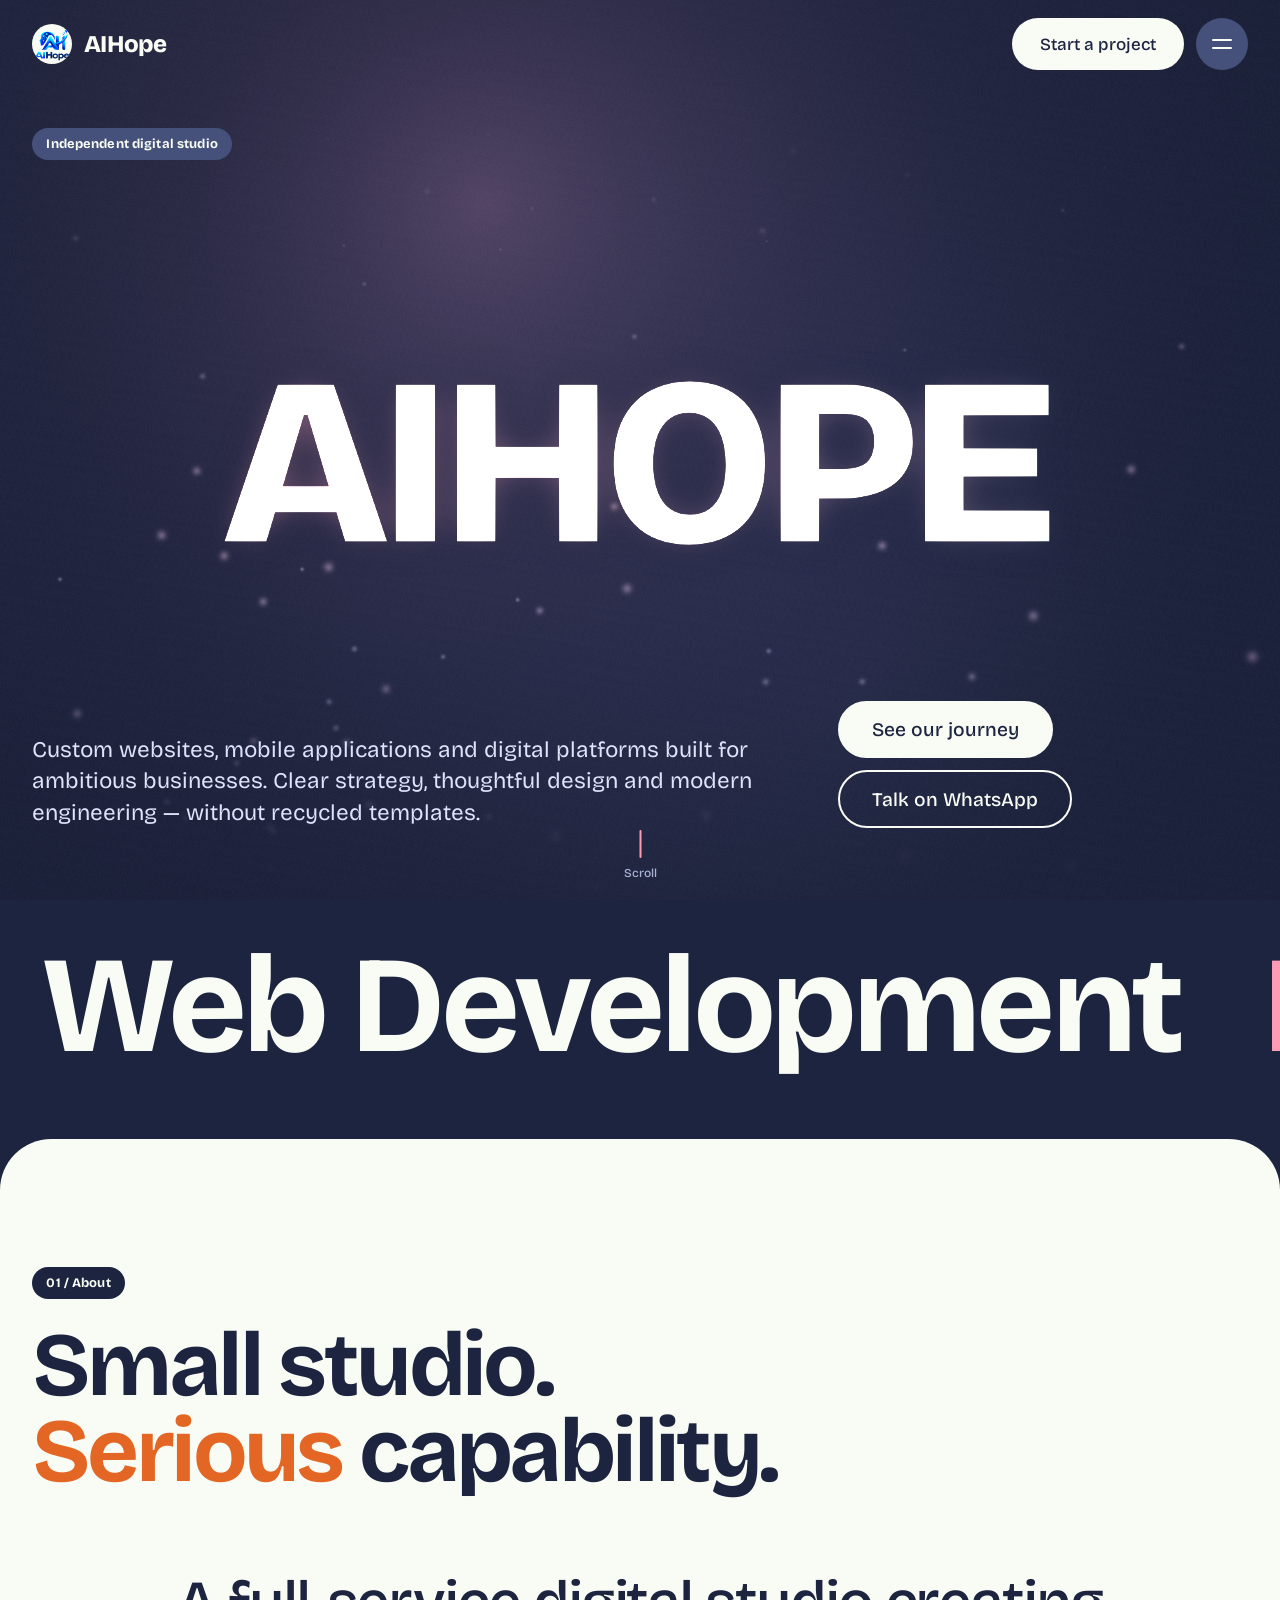
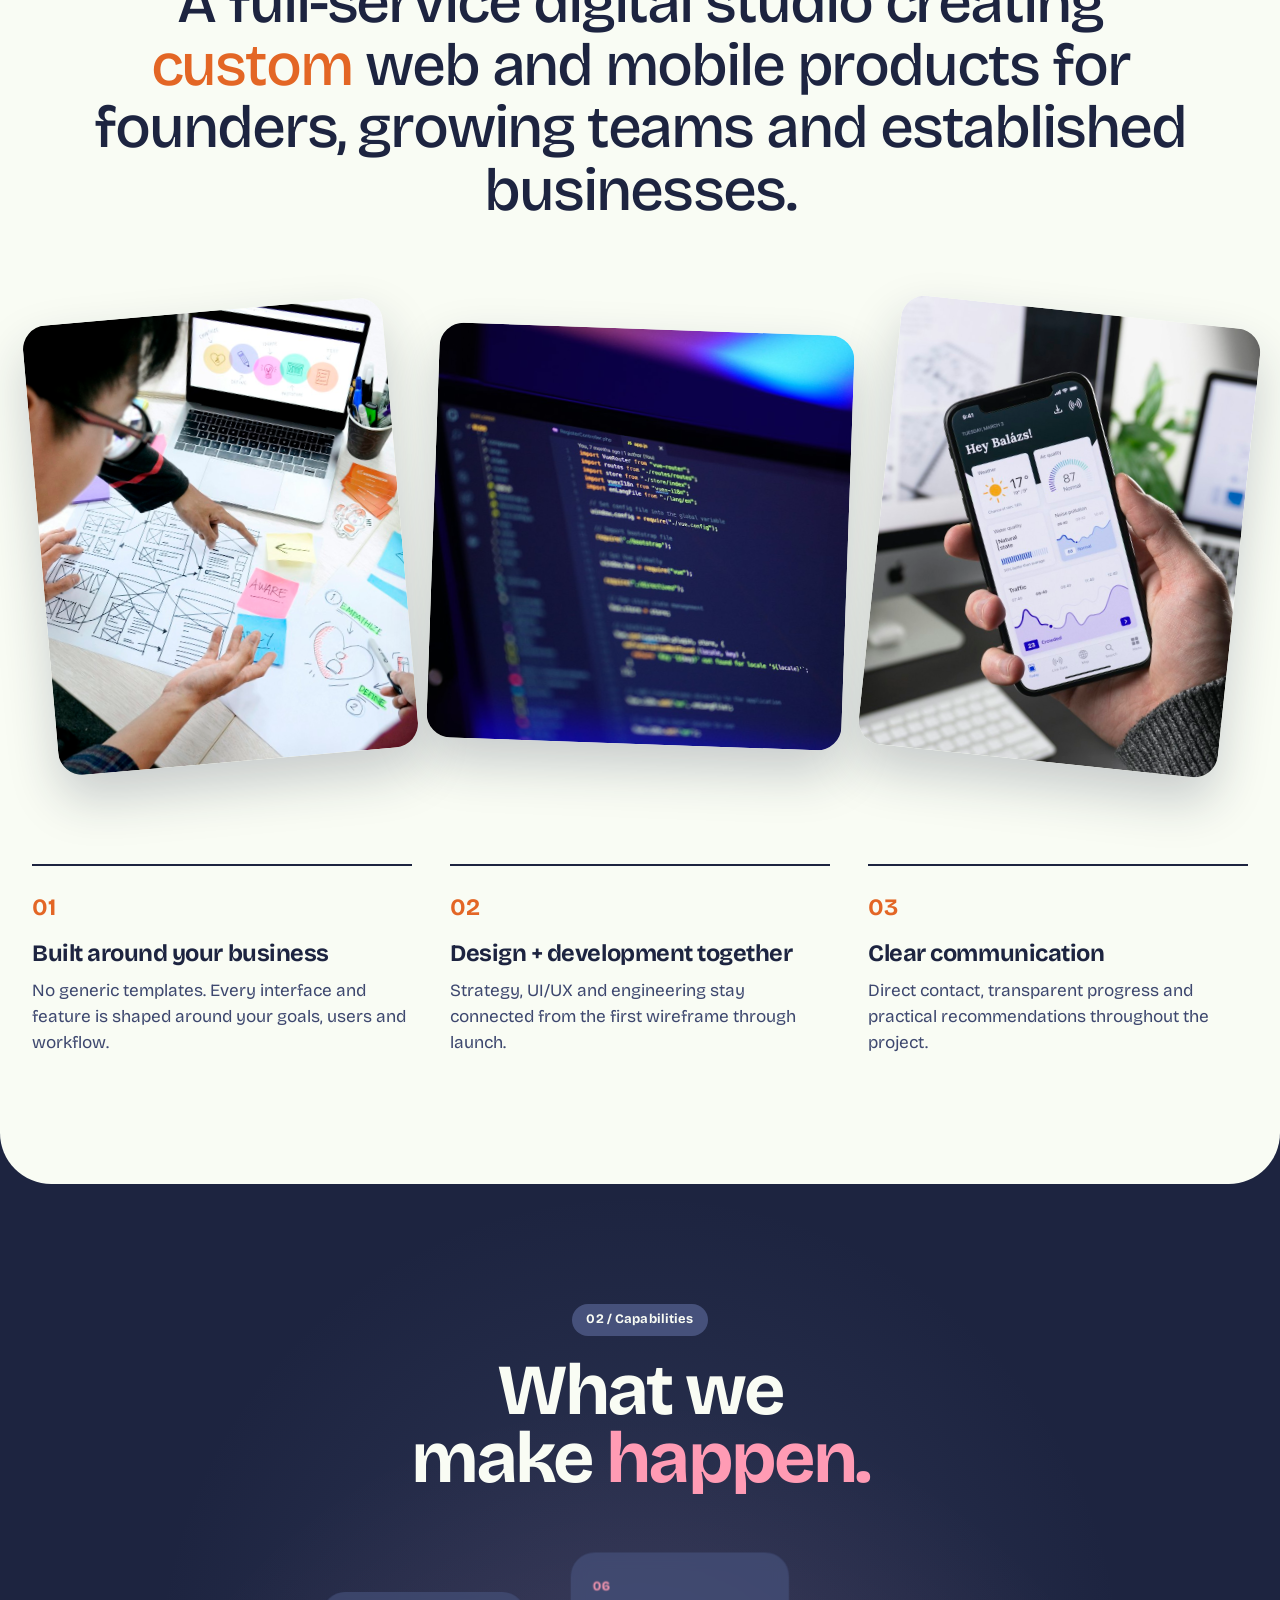
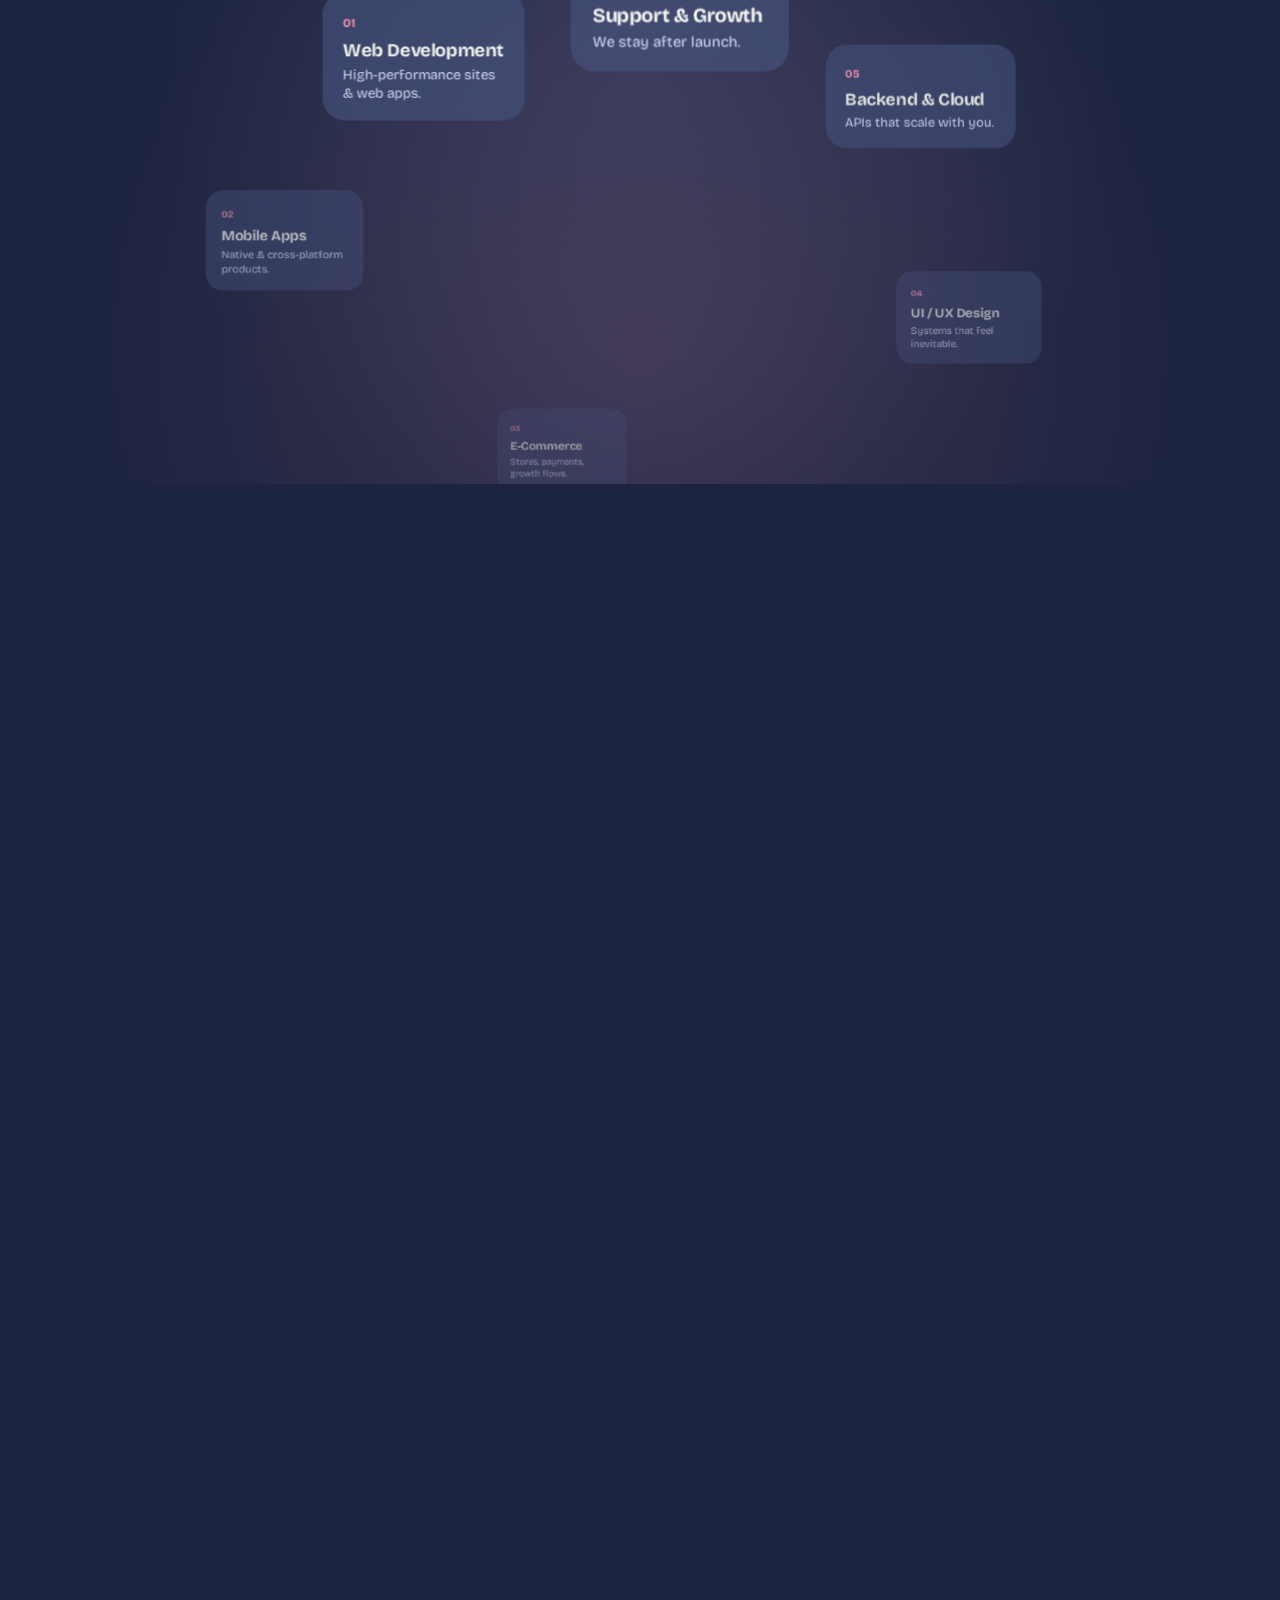
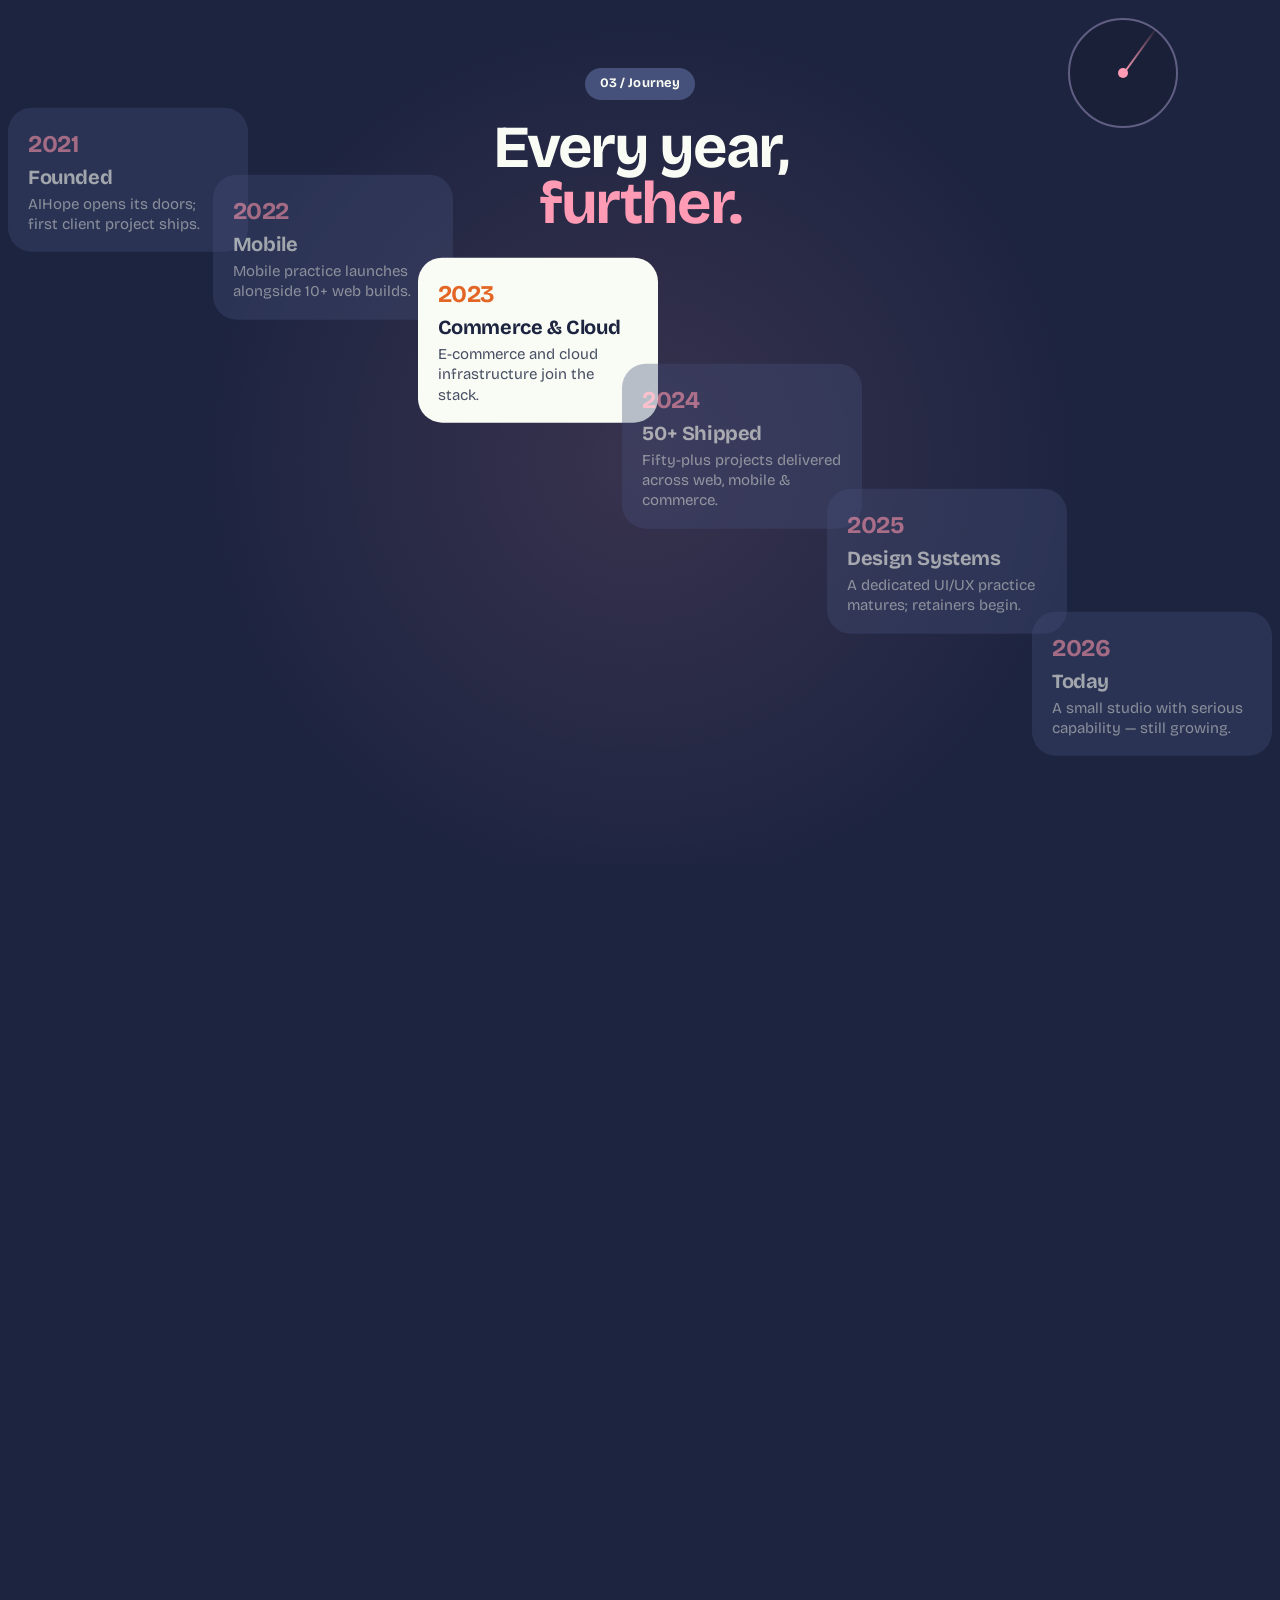
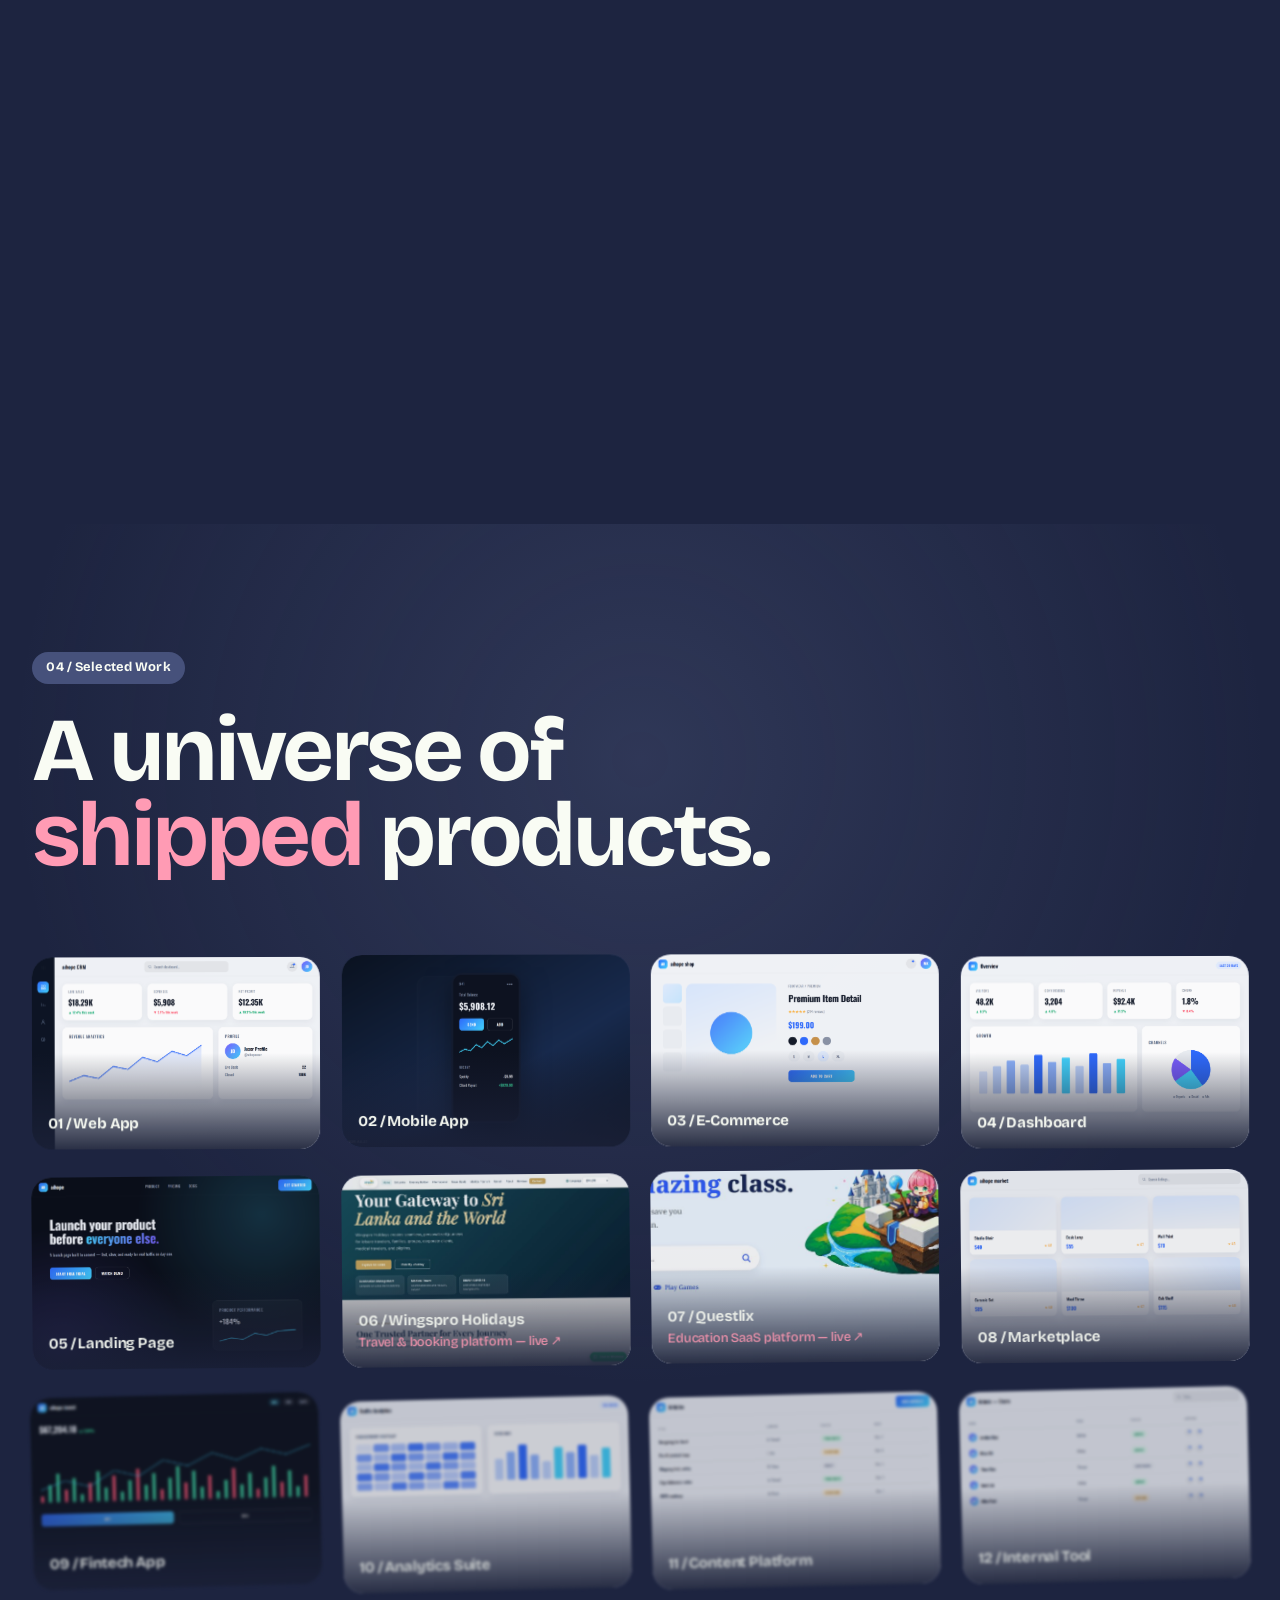
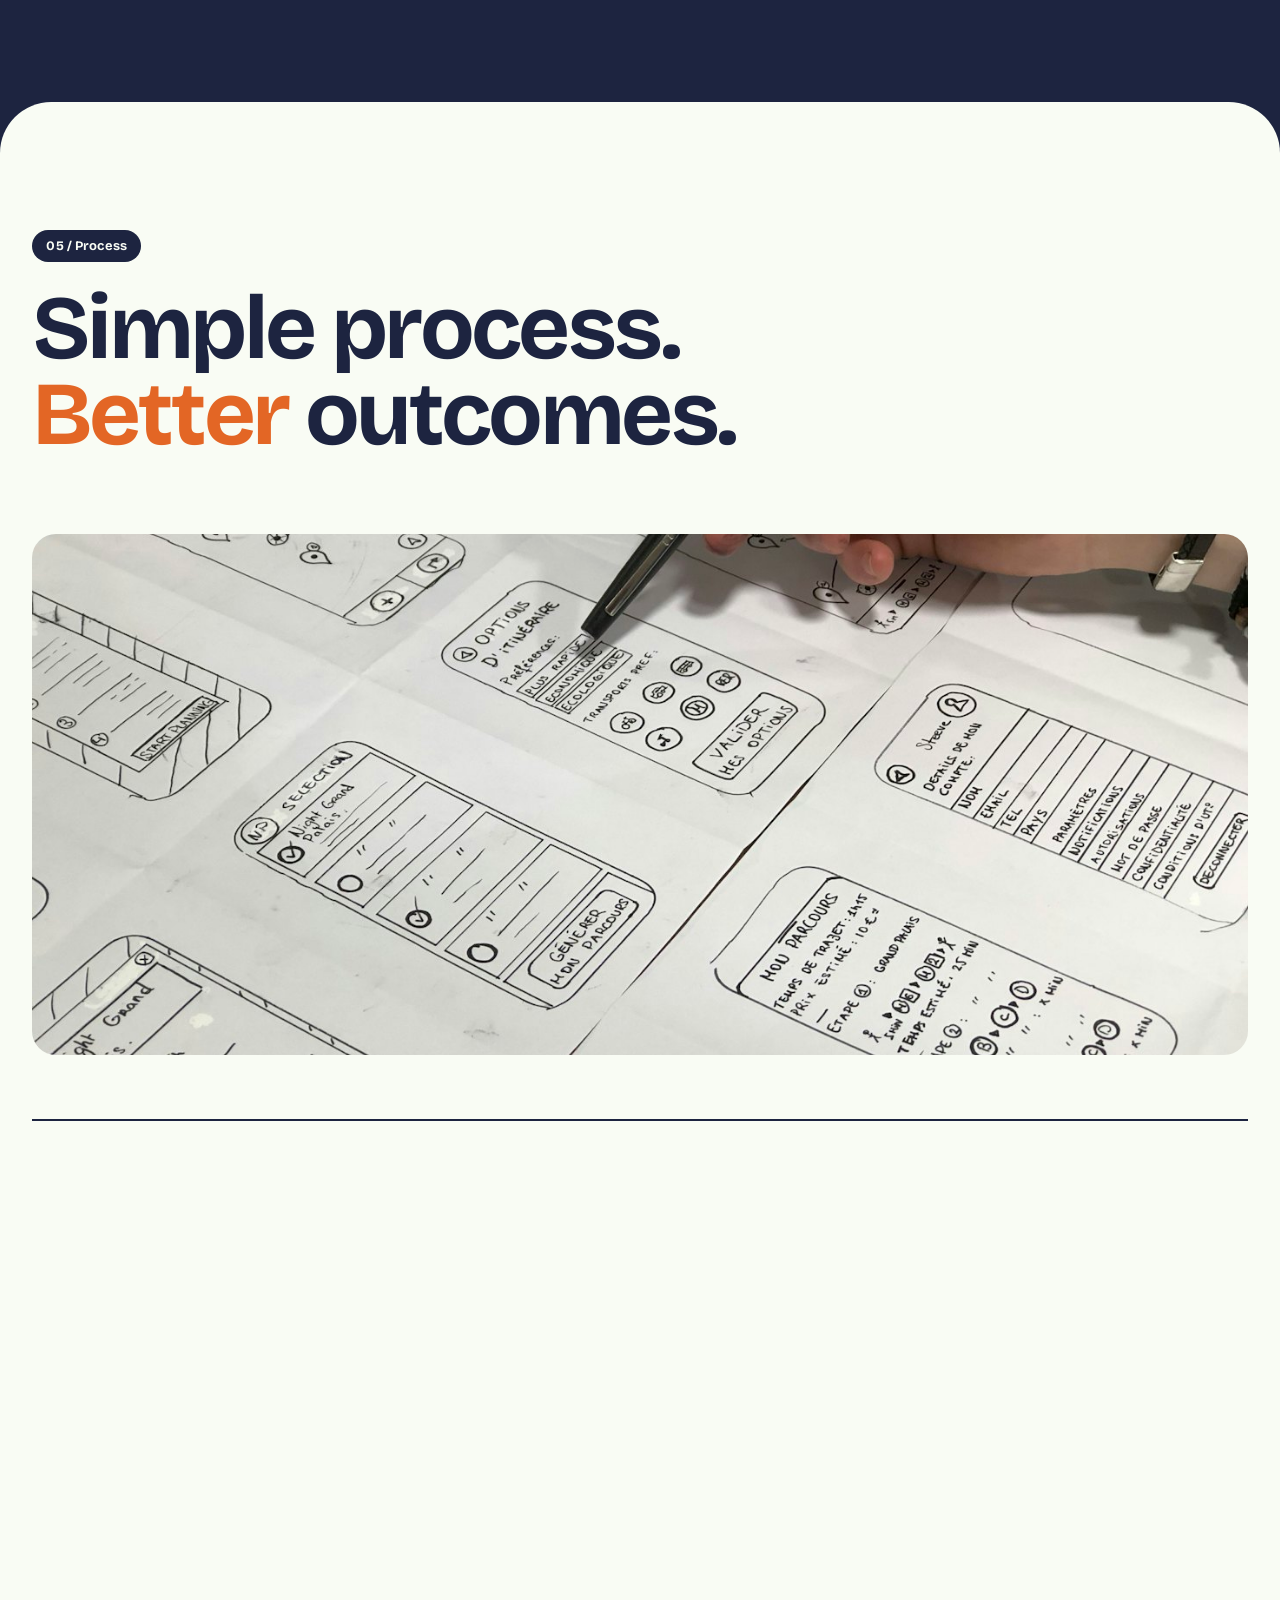
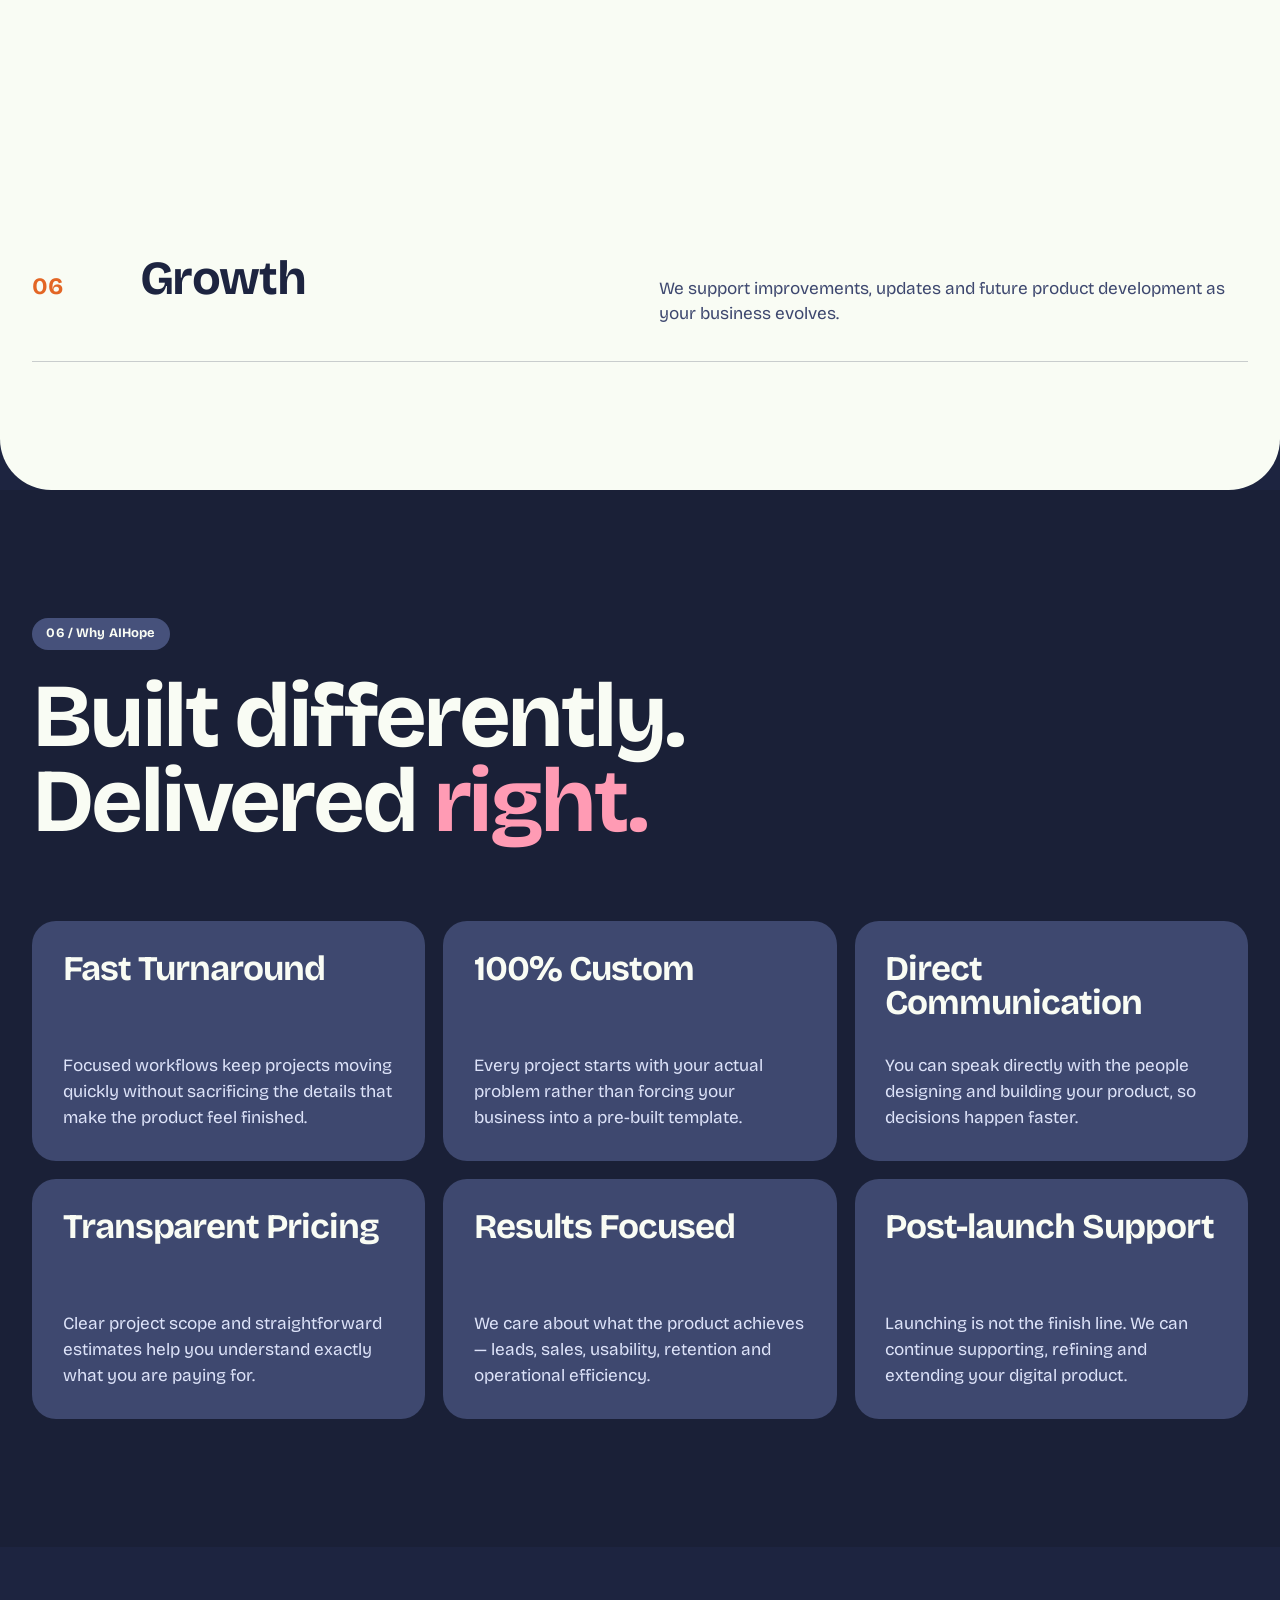
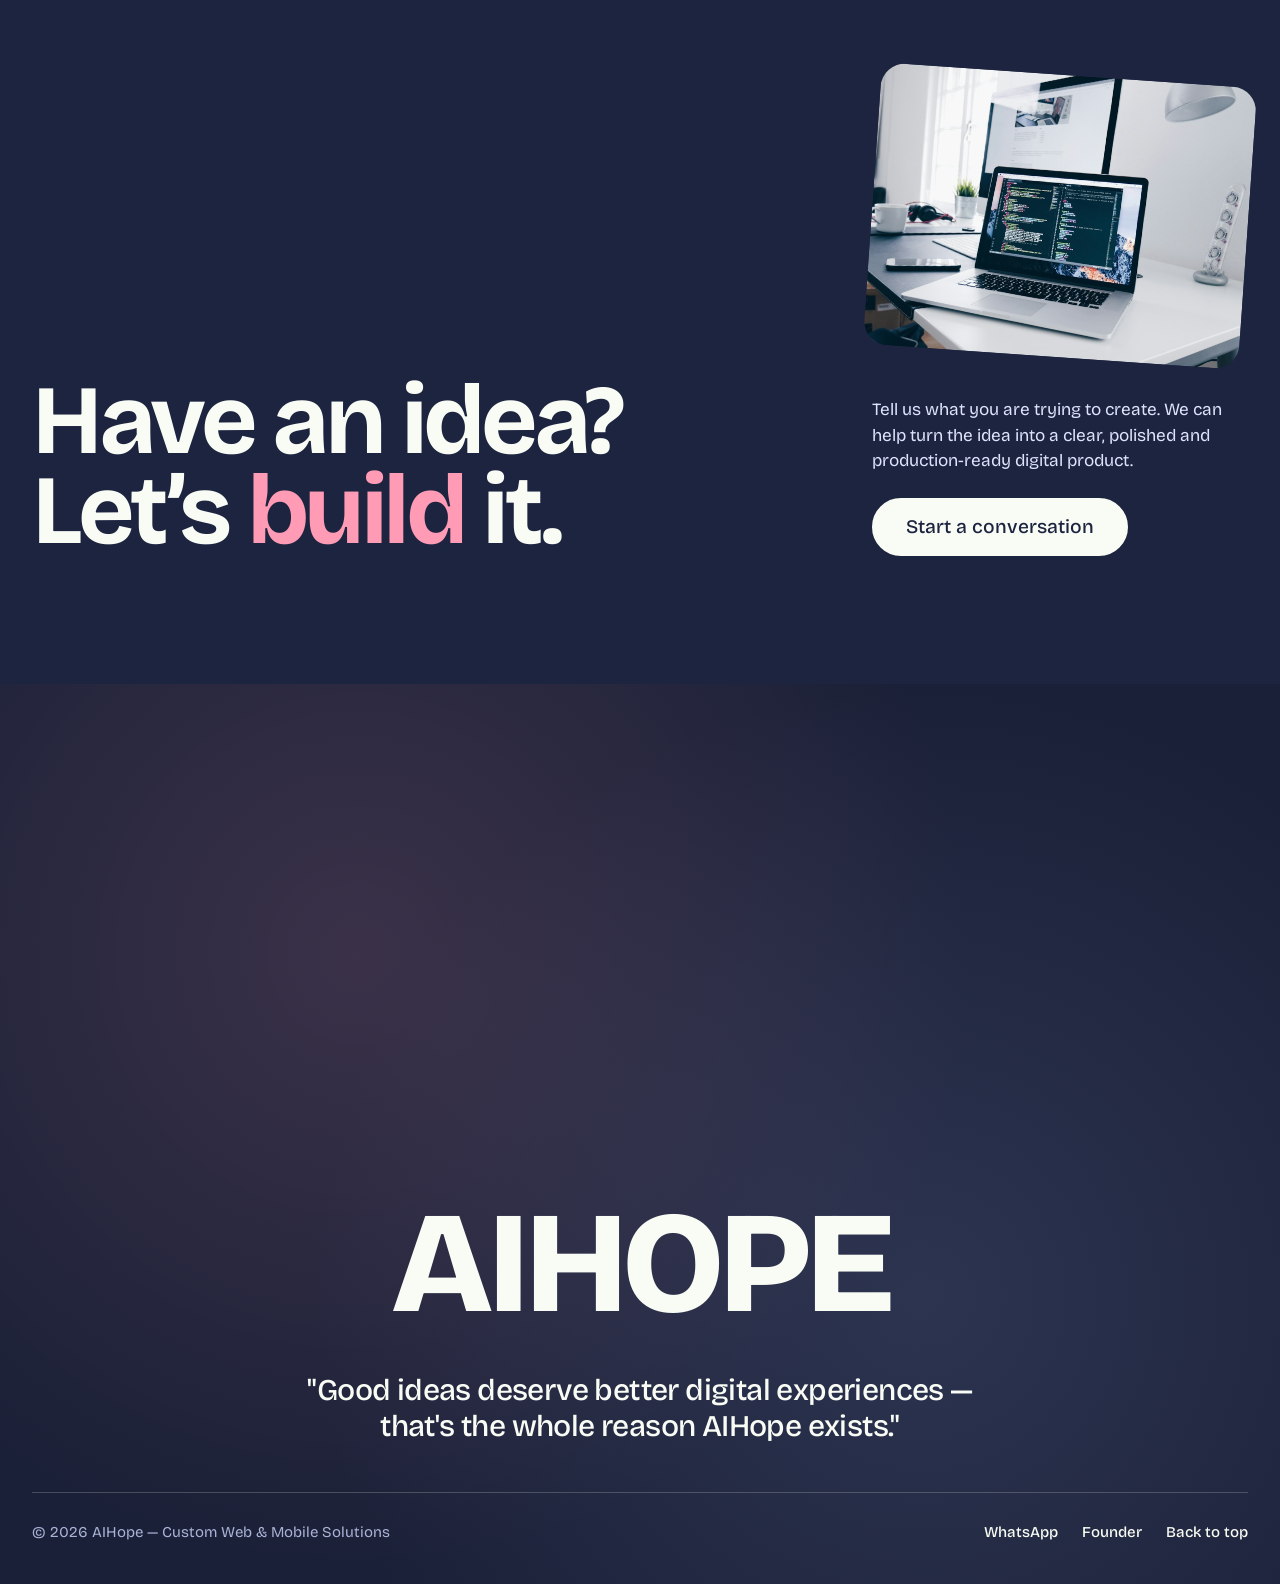
==== index.html @ 3bbe95f2 "Restyle site with navy/cream/pink look, add photos and hero fallback - New palette, Bricolage Grotes" ====
<!DOCTYPE html>
<html lang="en">
<head>
  <meta charset="UTF-8">
  <meta name="viewport" content="width=device-width, initial-scale=1.0">

  <title>AIHope — Custom Web & Mobile Solutions</title>
  <link rel="icon" type="image/png" href="/favico.png">
  <link rel="shortcut icon" type="image/png" href="/favico.png">
  <link rel="apple-touch-icon" href="/favico.png">

  <meta name="description" content="AIHope builds custom websites, mobile apps, e-commerce platforms and digital products for modern businesses.">
  <meta name="robots" content="index,follow">

  <link rel="stylesheet" href="src/styles/app.css">
</head>
<body>

<header class="site-header" data-header>
  <div class="container nav">
    <a class="brand" href="#top">
      <img src="favico.png" alt="AIHope logo">
      <span>AIHope</span>
    </a>

    <div class="nav-right">
      <a class="nav-cta" href="https://wa.me/821094859943" target="_blank" rel="noopener noreferrer">
        Start a project
      </a>
      <button class="menu-btn" id="menuBtn" aria-label="Open menu" aria-expanded="false" aria-controls="mobileMenu"><span></span><span></span></button>
    </div>
  </div>
</header>

<nav class="mobile-menu" id="mobileMenu" aria-label="Main navigation">
  <a href="#about">About</a>
  <a href="founder.html">Founder</a>
  <a href="#story">Journey</a>
  <a href="#work">Work</a>
  <a href="#contact">Contact</a>
  <a class="menu-small" href="https://wa.me/821094859943" target="_blank" rel="noopener noreferrer">Talk on WhatsApp ↗</a>
</nav>

<main id="top">

  <!-- SCENE 1 — opening -->
  <section class="hero">
    <h1 class="sr-only">AIHope — Custom Web &amp; Mobile Solutions</h1>
    <canvas data-s1-canvas></canvas>
    <div class="hero-word" aria-hidden="true">AIHOPE</div>
    <div class="container hero-overlay">
      <div class="hero-eyebrow" data-s1-eyebrow>Independent digital studio</div>
      <div class="hero-bottom">
        <p class="hero-lead" data-s1-lead>
          Custom websites, mobile applications and digital platforms built for
          ambitious businesses. Clear strategy, thoughtful design and modern
          engineering — without recycled templates.
        </p>
        <div class="hero-actions" data-s1-actions>
          <a class="btn btn-solid" href="#story">See our journey</a>
          <a class="btn" href="https://wa.me/821094859943" target="_blank" rel="noopener noreferrer">Talk on WhatsApp</a>
        </div>
      </div>
    </div>
    <div class="scroll-cue" aria-hidden="true"><span></span>Scroll</div>
  </section>

  <div class="marquee" aria-hidden="true">
    <div class="marquee-track">
      <span>Web Development</span><span>Mobile Apps</span><span>UI / UX</span>
      <span>E-Commerce</span><span>Cloud & Backend</span><span>Product Strategy</span>
      <span>Web Development</span><span>Mobile Apps</span><span>UI / UX</span>
      <span>E-Commerce</span><span>Cloud & Backend</span><span>Product Strategy</span>
    </div>
  </div>

  <section class="section is-light" id="about">
    <div class="container">
      <div class="section-head">
        <div class="section-kicker">01 / About</div>
        <h2 class="section-title">Small studio.<br><span class="accent">Serious</span> capability.</h2>
      </div>

      <p class="about-statement">
        A full-service digital studio creating <span class="accent">custom</span> web
        and mobile products for founders, growing teams and established businesses.
      </p>

      <div class="about-collage">
        <img src="public/images/studio-wireframing.jpg" alt="Hands sketching wireframes on paper beside a laptop and sticky notes" width="1400" height="933" loading="lazy">
        <img src="public/images/studio-code.jpg" alt="Laptop screen showing colourful source code" width="1400" height="933" loading="lazy">
        <img src="public/images/studio-mobile.jpg" alt="Hand holding a phone with a dashboard app in front of a desktop design" width="1400" height="1050" loading="lazy">
      </div>

      <div class="about-stack">
        <div class="about-item">
          <div class="about-num">01</div>
          <h3>Built around your business</h3>
          <p>No generic templates. Every interface and feature is shaped around your goals, users and workflow.</p>
        </div>
        <div class="about-item">
          <div class="about-num">02</div>
          <h3>Design + development together</h3>
          <p>Strategy, UI/UX and engineering stay connected from the first wireframe through launch.</p>
        </div>
        <div class="about-item">
          <div class="about-num">03</div>
          <h3>Clear communication</h3>
          <p>Direct contact, transparent progress and practical recommendations throughout the project.</p>
        </div>
      </div>
    </div>
  </section>

  <!-- SCENE 2 — capabilities constellation -->
  <section class="capabilities" data-s2>
    <div class="capabilities-pin">
      <canvas data-s2-canvas></canvas>
      <div class="container capabilities-head">
        <div class="section-kicker">02 / Capabilities</div>
        <h2 class="section-title">What we<br>make <span class="accent">happen.</span></h2>
      </div>
      <div class="cap-nodes" data-s2-nodes></div>
    </div>
  </section>

  <!-- SCENE 3 — timeline -->
  <section class="timeline-scene" id="story" data-s3>
    <div class="timeline-pin">
      <canvas data-s3-canvas></canvas>
      <div class="container timeline-head">
        <div class="section-kicker">03 / Journey</div>
        <h2 class="section-title">Every year,<br><span class="accent">further.</span></h2>
      </div>
      <div class="chrono-clock" data-s3-clock>
        <div class="chrono-hand" data-s3-hand></div>
        <div class="chrono-pivot"></div>
      </div>
      <div class="timeline-rail" data-s3-rail></div>
    </div>
  </section>

  <!-- SCENE 4 — project gallery -->
  <section class="gallery" id="work" data-s4>
    <canvas class="gallery-plate" data-s4-canvas></canvas>
    <div class="container" style="position:relative;z-index:1">
      <div class="section-head">
        <div class="section-kicker">04 / Selected Work</div>
        <h2 class="section-title">A universe of<br><span class="accent">shipped</span> products.</h2>
      </div>
      <div class="project-grid" data-s4-grid></div>
    </div>
  </section>

  <section class="section is-light" id="process">
    <div class="container">
      <div class="section-head">
        <div class="section-kicker">05 / Process</div>
        <h2 class="section-title">Simple process.<br><span class="accent">Better</span> outcomes.</h2>
      </div>
      <img class="process-media" src="public/images/process-sketches.jpg" alt="Pen marking up hand-drawn mobile app wireframes" width="1400" height="1050" loading="lazy">
      <div class="process-list">
        <div class="process-row"><div class="process-no">01</div><h3>Discovery</h3><p>We define your audience, business goals, technical needs and what success should look like.</p></div>
        <div class="process-row"><div class="process-no">02</div><h3>Design</h3><p>We shape the structure, visual direction and interaction model before development begins.</p></div>
        <div class="process-row"><div class="process-no">03</div><h3>Development</h3><p>We build with modern, maintainable technology and give you clear progress updates throughout.</p></div>
        <div class="process-row"><div class="process-no">04</div><h3>Testing</h3><p>We validate responsive behavior, usability, performance and browser compatibility before launch.</p></div>
        <div class="process-row"><div class="process-no">05</div><h3>Launch</h3><p>Deployment, DNS configuration and go-live support are handled so the transition is smooth.</p></div>
        <div class="process-row"><div class="process-no">06</div><h3>Growth</h3><p>We support improvements, updates and future product development as your business evolves.</p></div>
      </div>
    </div>
  </section>

  <section class="section is-deep" id="why">
    <div class="container">
      <div class="section-head">
        <div class="section-kicker">06 / Why AIHope</div>
        <h2 class="section-title">Built differently.<br>Delivered <span class="accent">right.</span></h2>
      </div>
      <div class="why-wrap">
        <article class="why-card"><h3>Fast Turnaround</h3><p>Focused workflows keep projects moving quickly without sacrificing the details that make the product feel finished.</p></article>
        <article class="why-card"><h3>100% Custom</h3><p>Every project starts with your actual problem rather than forcing your business into a pre-built template.</p></article>
        <article class="why-card"><h3>Direct Communication</h3><p>You can speak directly with the people designing and building your product, so decisions happen faster.</p></article>
        <article class="why-card"><h3>Transparent Pricing</h3><p>Clear project scope and straightforward estimates help you understand exactly what you are paying for.</p></article>
        <article class="why-card"><h3>Results Focused</h3><p>We care about what the product achieves — leads, sales, usability, retention and operational efficiency.</p></article>
        <article class="why-card"><h3>Post-launch Support</h3><p>Launching is not the finish line. We can continue supporting, refining and extending your digital product.</p></article>
      </div>
    </div>
  </section>

  <section class="contact" id="contact">
    <div class="container contact-grid">
      <h2>Have an idea?<br>Let’s <span class="accent">build</span> it.</h2>
      <div class="contact-side">
        <img class="contact-media" src="public/images/contact-desk.jpg" alt="Laptop with code on a bright, tidy desk" width="1400" height="932" loading="lazy">
        <p>Tell us what you are trying to create. We can help turn the idea into a clear, polished and production-ready digital product.</p>
        <a class="btn btn-solid" href="https://wa.me/821094859943" target="_blank" rel="noopener noreferrer">Start a conversation</a>
      </div>
    </div>
  </section>

  <!-- SCENE 6 — finale -->
  <section class="finale" data-s6>
    <canvas data-s6-canvas></canvas>
    <h2 class="finale-word-fallback" data-s6-fallback>AIHOPE</h2>
    <p class="finale-quote" data-s6-quote>
      "Good ideas deserve better digital experiences — that's the whole reason AIHope exists."
    </p>
    <div class="container finale-row" data-s6-row>
      <span>© 2026 AIHope — Custom Web &amp; Mobile Solutions</span>
      <div class="finale-socials">
        <a href="https://wa.me/821094859943" target="_blank" rel="noopener noreferrer">WhatsApp</a>
        <a href="founder.html">Founder</a>
        <a href="#top">Back to top</a>
      </div>
    </div>
  </section>

</main>

<script type="module" src="src/main.js"></script>
</body>
</html>
---- src/styles/app.css ----
/* ============ FONTS (self-hosted, no build step) ============ */
@font-face{ font-family:'Bricolage Grotesque'; src:url('../../public/fonts/bricolage-grotesque-var.woff2') format('woff2'); font-weight:200 800; font-display:swap; }

:root{
  --navy:#1d2440;
  --navy-deep:#1a2037;
  --navy-tint:#3e486f;
  --pill:#46517b;
  --pill-stroke:#615e83;
  --cream:#f9fcf4;
  --para:#dde3f9;
  --pink:#ff9bb4;
  --orange:#e36625;

  /* Per-section theme. Sections re-point these (.is-light / .is-deep) and
     every component below reads them, so nothing hard-codes a surface. */
  --bg:var(--navy);
  --fg:var(--cream);
  --sub:var(--para);
  --muted:#a9b3d6;
  --accent:var(--pink);
  --line:rgba(249,252,244,.2);
  --line-soft:rgba(249,252,244,.12);

  --display:'Bricolage Grotesque', Arial, sans-serif;
  --sans:'Bricolage Grotesque', Arial, sans-serif;
  --radius:1.5rem;
  --ease:cubic-bezier(.2,.7,.2,1);
  --bounce:cubic-bezier(.34,1.56,.64,1);
}

*{box-sizing:border-box;margin:0;padding:0}
html{scroll-behavior:smooth}
body{
  background:var(--navy);
  color:var(--cream);
  font-family:var(--sans);
  font-weight:400;
  font-size:clamp(1rem, .97rem + .13vw, 1.125rem);
  line-height:1.5;
  -webkit-font-smoothing:antialiased;
  -moz-osx-font-smoothing:grayscale;
  overflow-x:clip; /* NOT hidden -- hidden breaks every position:sticky pin below */
  position:relative;
}
body.menu-open{ overflow:hidden; }
a{color:inherit;text-decoration:none}
img{display:block;max-width:100%}
button{font:inherit;color:inherit;background:none;border:0}
.sr-only{position:absolute;width:1px;height:1px;overflow:hidden;clip:rect(0,0,0,0);white-space:nowrap}
.accent{ color:var(--accent); }
:focus-visible{ outline:2px solid var(--accent); outline-offset:4px; border-radius:.5rem; }

.container{ width:min(1440px, calc(100% - 64px)); margin:auto; }

/* ============ HEADER ============ */
.site-header{
  position:fixed; inset:0 0 auto 0; z-index:200;
  background:transparent;
  transition:background .4s ease, backdrop-filter .4s ease;
}
.site-header.is-scrolled{
  background:rgba(29,36,64,.86);
  backdrop-filter:blur(16px) saturate(1.2);
  -webkit-backdrop-filter:blur(16px) saturate(1.2);
}
body.menu-open .site-header{ background:transparent; backdrop-filter:none; -webkit-backdrop-filter:none; }
.nav{ height:88px; display:flex; align-items:center; justify-content:space-between; gap:24px; }
.brand{ display:inline-flex; align-items:center; gap:12px; }
.brand img{ width:40px; height:40px; object-fit:contain; border-radius:50%; background:var(--cream); }
.brand span{ font-weight:800; font-size:1.5rem; letter-spacing:-.03em; }
.nav-right{ display:flex; align-items:center; gap:12px; }
.nav-cta{
  display:inline-flex; align-items:center; height:52px; padding:0 28px; border-radius:52px;
  background:var(--cream); color:var(--navy); font-weight:500; font-size:1.0625rem; line-height:1;
  transition:background .3s ease, transform .4s var(--bounce);
}
.nav-cta:hover{ background:var(--pink); transform:rotate(-4deg) scale(1.02); }
.menu-btn{
  position:relative; width:52px; height:52px; border-radius:50%; cursor:pointer; flex:none;
  background:var(--pill); transition:background .3s ease;
}
.menu-btn:hover{ background:var(--pink); }
.menu-btn span{
  position:absolute; left:16px; right:16px; height:2px; border-radius:2px; background:var(--cream);
  transition:transform .4s var(--ease), top .4s var(--ease), background .3s ease;
}
.menu-btn:hover span{ background:var(--navy); }
.menu-btn span:nth-child(1){ top:21px; }
.menu-btn span:nth-child(2){ top:29px; }
.menu-btn[aria-expanded="true"] span:nth-child(1){ top:25px; transform:rotate(45deg); }
.menu-btn[aria-expanded="true"] span:nth-child(2){ top:25px; transform:rotate(-45deg); }

/* Full-screen menu. Lives outside the header: the header's backdrop-filter
   would otherwise become the containing block for this fixed layer. */
.mobile-menu{
  position:fixed; inset:0; z-index:190; background:var(--navy-deep);
  display:flex; flex-direction:column; justify-content:center; gap:.1em;
  padding:110px max(32px, calc((100% - 1440px) / 2)) 48px; overflow-y:auto;
  clip-path:inset(0 0 100% 0); visibility:hidden;
  transition:clip-path .7s var(--ease), visibility 0s linear .7s;
}
.mobile-menu.open{ clip-path:inset(0); visibility:visible; transition:clip-path .7s var(--ease), visibility 0s; }
.mobile-menu a{
  width:fit-content; font-weight:700; font-size:clamp(2.0625rem, 1.28rem + 3.1vw, 5rem); line-height:1.08; letter-spacing:-.035em;
  opacity:0; transform:translateY(.5em);
  transition:opacity .5s ease, transform .6s var(--ease), color .25s ease;
}
.mobile-menu.open a{ opacity:1; transform:none; }
.mobile-menu.open a:nth-child(2){ transition-delay:.05s,.05s,0s; }
.mobile-menu.open a:nth-child(3){ transition-delay:.1s,.1s,0s; }
.mobile-menu.open a:nth-child(4){ transition-delay:.15s,.15s,0s; }
.mobile-menu.open a:nth-child(5){ transition-delay:.2s,.2s,0s; }
.mobile-menu.open a:nth-child(6){ transition-delay:.25s,.25s,0s; }
.mobile-menu a:hover{ color:var(--pink); }
.mobile-menu a.menu-small{ margin-top:1.6em; font-size:1.125rem; font-weight:500; letter-spacing:0; color:var(--muted); }

/* ============ BUTTONS / TAGS ============ */
.btn{
  display:inline-flex; justify-content:center; align-items:center; height:clamp(3.375rem, 3.28rem + .4vw, 3.75rem); padding:0 2rem;
  border-radius:5em; background:var(--fg); color:var(--bg); border:2px solid var(--fg);
  font-weight:500; font-size:clamp(1.0625rem, 1rem + .25vw, 1.25rem); line-height:1; white-space:nowrap;
  transition:background .3s ease, border-color .3s ease, color .3s ease, transform .4s var(--bounce);
}
.btn:not(.btn-solid){ background:transparent; color:var(--fg); }
.btn:hover{ background:var(--accent); border-color:var(--accent); color:var(--navy); transform:rotate(-4deg) scale(1.02); }
.is-light .btn:hover{ color:var(--cream); }

.section-kicker, .hero-eyebrow, .profile-label{
  display:inline-flex; align-items:center; width:fit-content; height:2rem; padding:0 .9rem; border-radius:2rem;
  background:var(--pill); color:var(--cream); font-weight:700; font-size:.8125rem; line-height:1; letter-spacing:.01em;
}
.is-light .section-kicker, .is-light .profile-label{ background:var(--navy); }

/* ============ SCENE 1 -- HERO / OPENING ============ */
.hero{ position:relative; height:100svh; min-height:640px; overflow:clip; background:var(--navy); }
.hero canvas{ position:absolute; inset:0; width:100%; height:100%; display:block; }
.hero-overlay{
  position:relative; z-index:2; height:100%; display:flex; flex-direction:column; justify-content:space-between;
  padding:128px 0 72px;
}
/* Pure-CSS entrance so the hero is never left empty if the scene script
   or WebGL is unavailable. */
.hero .hero-eyebrow, .hero .hero-lead, .hero .hero-actions{ animation:heroIn .8s 2.5s both var(--ease); }
.hero-word{
  position:absolute; inset:0; z-index:1; display:grid; place-items:center; pointer-events:none;
  font-weight:800; font-size:clamp(4.5rem, 19vw, 19rem); line-height:1; letter-spacing:-.05em;
  animation:heroIn 1s 1.2s both var(--ease);
}
.hero.has-gl .hero-word{ display:none; } /* the canvas draws the wordmark instead */
@keyframes heroIn{ from{ opacity:0; transform:translateY(18px); } to{ opacity:1; transform:none; } }
.hero-bottom{ display:flex; justify-content:space-between; gap:44px; align-items:end; }
.hero-lead{ font-size:clamp(1.125rem, 1rem + .5vw, 1.5rem); line-height:1.4; max-width:34em; color:var(--para); }
.hero-actions{ display:flex; flex-wrap:wrap; gap:12px; }
.scroll-cue{
  position:absolute; left:50%; bottom:18px; transform:translateX(-50%); font-size:.75rem; font-weight:500;
  color:var(--muted); display:flex; flex-direction:column; align-items:center; gap:6px; z-index:2;
}
.scroll-cue span{ width:2px; height:28px; border-radius:2px; background:var(--pink); animation:scrollcue 1.8s ease-in-out infinite; }
@keyframes scrollcue{ 0%{transform:scaleY(0); transform-origin:top} 50%{transform:scaleY(1); transform-origin:top} 51%{transform-origin:bottom} 100%{transform:scaleY(0); transform-origin:bottom} }

/* ============ MARQUEE ============ */
.marquee{ overflow:hidden; background:var(--navy); padding:clamp(1rem,3vw,3rem) 0 clamp(2rem,5vw,5rem); }
.marquee-track{ display:flex; width:max-content; animation:marquee 46s linear infinite; }
.marquee-track span{
  display:block; padding:0 .3em; font-weight:700; font-size:clamp(3.125rem, .64rem + 9.9vw, 10rem); line-height:1;
  letter-spacing:-.04em; white-space:nowrap; color:var(--cream);
}
.marquee-track span:nth-child(even){ color:var(--pink); }
@keyframes marquee{ from{transform:translateX(0)} to{transform:translateX(-50%)} }

/* ============ COMMON SECTION ============ */
.section{ padding:clamp(5rem,10vw,10rem) 0; position:relative; overflow:clip; background:var(--bg); color:var(--fg); }
.is-light{
  --bg:var(--cream); --fg:var(--navy); --sub:#3e486f; --muted:#5a658f; --accent:var(--orange);
  --line:rgba(29,36,64,.22); --line-soft:rgba(29,36,64,.14);
  border-radius:clamp(1.5rem,4vw,4rem);
}
.is-deep{ --bg:var(--navy-deep); }
.section-head{ display:flex; flex-direction:column; gap:1.5rem; margin-bottom:clamp(3rem,6vw,6rem); }
.section-title{ font-weight:700; font-size:clamp(2.5rem, 1.08rem + 5.67vw, 7rem); line-height:.95; letter-spacing:-.04em; }

/* ============ ABOUT ============ */
.about-statement{
  max-width:19em; margin:0 auto clamp(3.5rem,7vw,7rem); text-align:center;
  font-weight:500; font-size:clamp(1.75rem, .85rem + 3.6vw, 4.5rem); line-height:1.05; letter-spacing:-.035em;
}
.about-collage{ display:grid; grid-template-columns:1fr 1.15fr 1fr; gap:clamp(.75rem,2.5vw,2.5rem); align-items:center; margin:0 auto clamp(4rem,8vw,8rem); max-width:1200px; }
.about-collage img{ width:100%; height:auto; aspect-ratio:4/5; object-fit:cover; border-radius:var(--radius); box-shadow:0 24px 50px rgba(29,36,64,.22); transition:rotate .5s var(--bounce), scale .5s var(--bounce); }
.about-collage img:nth-child(1){ rotate:-5deg; }
.about-collage img:nth-child(2){ rotate:2deg; aspect-ratio:1/1; }
.about-collage img:nth-child(3){ rotate:6deg; }
.about-collage img:hover{ rotate:0deg; scale:1.03; }
.about-stack{ display:grid; grid-template-columns:repeat(3,1fr); gap:clamp(1.5rem,3vw,3rem); }
.about-item{ padding-top:1.5rem; border-top:2px solid var(--fg); }
.about-num{ font-weight:700; font-size:clamp(1.25rem,1.15rem + .4vw,1.625rem); color:var(--accent); margin-bottom:.6em; }
.about-item h3{ font-weight:700; font-size:clamp(1.25rem,1.15rem + .4vw,1.625rem); line-height:1.15; letter-spacing:-.02em; margin-bottom:.5em; }
.about-item p{ color:var(--sub); }

/* ============ SCENE 2 -- CAPABILITIES CONSTELLATION ============ */
.capabilities{ height:220svh; position:relative; }
.capabilities-pin{ position:sticky; top:0; height:100svh; overflow:clip; }
.capabilities-pin canvas{ position:absolute; inset:0; width:100%; height:100%; }
.capabilities.is-lite .capabilities-pin{
  background:
    radial-gradient(circle at 50% 85%, rgba(255,155,180,.14), transparent 55%),
    radial-gradient(circle at 50% 55%, rgba(111,123,169,.2), transparent 60%), var(--navy);
}
.capabilities-head, .timeline-head{ position:relative; z-index:2; padding-top:120px; display:flex; flex-direction:column; align-items:center; gap:1.25rem; text-align:center; }
.capabilities-head .section-title, .timeline-head .section-title{ font-size:clamp(2.5rem, 1.6rem + 3.6vw, 5.25rem); }
.cap-nodes{ position:absolute; inset:0; z-index:3; }
.cap-node{
  position:absolute; left:0; top:0; width:min(220px, 38vw); text-align:left; cursor:pointer;
  padding:18px 20px; border-radius:var(--radius); border:2px solid transparent; background:rgba(70,81,123,.72);
  backdrop-filter:blur(8px); -webkit-backdrop-filter:blur(8px); will-change:transform,opacity; transition:border-color .2s, background .2s;
}
.cap-node:hover{ border-color:var(--pink); background:rgba(70,81,123,.95); }
.cap-node-index{ font-size:.8125rem; font-weight:700; color:var(--pink); }
.cap-node h3{ font-weight:700; font-size:1.25rem; line-height:1.1; margin:6px 0; letter-spacing:-.02em; }
.cap-node p{ font-size:.9375rem; line-height:1.35; color:var(--para); }

/* ============ SCENE 3 -- TIMELINE ============ */
.timeline-scene{ height:240svh; position:relative; }
.timeline-pin{ position:sticky; top:0; height:100svh; overflow:clip; }
.timeline-pin canvas{ position:absolute; inset:0; width:100%; height:100%; }
.timeline-scene.is-lite .timeline-pin{
  background:radial-gradient(circle at 50% 55%, rgba(255,155,180,.12), transparent 55%), var(--navy);
}
.timeline-head{ padding-top:104px; }
.timeline-head .section-title{ font-size:clamp(2.5rem, 1.8rem + 2.4vw, 4.25rem); }
.chrono-clock{
  position:absolute; right:8%; top:6%; width:110px; height:110px;
  border-radius:50%; border:2px solid var(--pill-stroke); z-index:2; background:var(--navy-deep);
}
.chrono-hand{ position:absolute; left:50%; top:50%; width:2px; height:56px; background:linear-gradient(var(--pink), transparent); transform-origin:top center; }
.chrono-pivot{ position:absolute; left:50%; top:50%; width:10px; height:10px; margin:-5px; border-radius:50%; background:var(--pink); }
.timeline-rail{ position:absolute; inset:0; z-index:3; }
.year-card{
  position:absolute; transform:translate(-50%,-50%); width:min(240px, 46vw); text-align:left; cursor:pointer;
  padding:18px 20px; border-radius:var(--radius); background:rgba(70,81,123,.6); color:var(--cream);
  opacity:.6; transition:opacity .3s, background .3s, color .3s;
}
.year-card.active{ opacity:1; background:var(--cream); color:var(--navy); }
.year-num{ font-weight:700; font-size:1.5rem; letter-spacing:-.02em; color:var(--pink); }
.year-card.active .year-num{ color:var(--orange); }
.year-card h3{ font-weight:700; font-size:1.25rem; line-height:1.1; margin:4px 0 6px; letter-spacing:-.02em; }
.year-card p{ font-size:.9375rem; line-height:1.35; opacity:.8; }

/* ============ SCENE 4 -- PROJECT GALLERY ============ */
.gallery{ padding:clamp(5rem,10vw,10rem) 0; position:relative; overflow:clip; background:var(--navy); }
.gallery-plate{ position:absolute; inset:0; z-index:0; }
.gallery.is-lite{ background:radial-gradient(circle at 50% 20%, rgba(111,123,169,.22), transparent 55%), var(--navy); }
.project-grid{ position:relative; z-index:1; display:grid; grid-template-columns:repeat(4, 1fr); gap:22px; }
.project-grid.has-hover .project-card:not(.is-hovered){ opacity:.5 !important; filter:saturate(.6) blur(1px); }
.project-card{
  position:relative; aspect-ratio:3/2; border-radius:1.25rem; overflow:hidden; outline:3px solid transparent; outline-offset:-3px;
  background:var(--navy-tint); cursor:pointer; transition:box-shadow .3s, filter .3s, opacity .3s, outline-color .3s;
}
.project-card.is-hovered{ box-shadow:0 24px 60px rgba(10,13,26,.5); outline-color:var(--pink); z-index:5; }

.project-shot{
  position:absolute; inset:0; display:block; background-size:cover; background-position:top center;
  opacity:0; transform:scale(1.06); transition:opacity .8s ease, transform 1.1s ease;
}
.project-card.filled .project-shot{ opacity:1; transform:scale(1); }
.project-card:after{
  content:""; position:absolute; inset:0; pointer-events:none;
  background:linear-gradient(180deg, transparent 50%, rgba(26,32,55,.92) 100%);
}
.project-card-tag{
  position:absolute; left:16px; bottom:14px; z-index:1; font-size:.9375rem; font-weight:700; letter-spacing:-.01em; color:var(--cream);
}
.project-card-tag.live{ display:flex; flex-direction:column; gap:2px; right:16px; }
.project-card-tag.live em{ font-style:normal; font-weight:500; font-size:.8125rem; color:var(--pink); }

/* ============ PROCESS ============ */
.process-media{ width:100%; height:auto; aspect-ratio:21/9; object-fit:cover; border-radius:var(--radius); margin-bottom:clamp(2.5rem,5vw,5rem); }
.process-list{ border-top:2px solid var(--fg); }
.process-row{ display:grid; grid-template-columns:5rem 1fr 1.2fr; gap:28px; align-items:baseline; padding:clamp(1.5rem,2.6vw,2.5rem) 0; border-bottom:1px solid var(--line); }
.process-row:hover{ padding-left:1rem; }
.process-no{ font-weight:700; font-size:clamp(1.25rem,1.15rem + .4vw,1.625rem); color:var(--accent); }
.process-row h3{ font-weight:700; font-size:clamp(1.75rem, 1.2rem + 2.2vw, 3.5rem); line-height:1; letter-spacing:-.035em; }
.process-row p{ color:var(--sub); max-width:36em; }

/* ============ WHY ============ */
.why-wrap{ display:grid; grid-template-columns:repeat(3,1fr); gap:18px; }
.why-card{ min-height:240px; padding:clamp(1.5rem,2.4vw,2.25rem); border-radius:var(--radius); background:var(--navy-tint); display:flex; flex-direction:column; justify-content:space-between; gap:2rem; }
.why-card:hover{ background:var(--pink); color:var(--navy); rotate:-2deg; }
.why-card h3{ font-weight:700; font-size:clamp(1.5rem,1.2rem + 1.2vw,2.5rem); line-height:1; letter-spacing:-.03em; }
.why-card p{ color:var(--para); transition:color .25s ease; }
.why-card:hover p{ color:var(--navy); }

/* ============ CONTACT (inline, pre-finale) ============ */
.contact{ padding:clamp(5rem,10vw,10rem) 0; background:var(--navy); overflow:clip; }
.contact-grid{ display:grid; grid-template-columns:1.35fr .65fr; gap:60px; align-items:end; }
.contact-media{ width:100%; height:auto; aspect-ratio:4/3; object-fit:cover; border-radius:var(--radius); rotate:4deg; margin-bottom:2.5rem; transition:rotate .5s var(--bounce); }
.contact-media:hover{ rotate:0deg; }
.contact h2{ font-weight:700; font-size:clamp(2.5rem, .84rem + 6.6vw, 8.75rem); line-height:.92; letter-spacing:-.045em; }
.contact-side p{ margin-bottom:24px; color:var(--para); }

/* ============ SCENE 6 -- FINALE ============ */
.finale{ position:relative; min-height:100svh; overflow:clip; background:var(--navy-deep); display:flex; flex-direction:column; justify-content:flex-end; }
.finale canvas{ position:absolute; inset:0; width:100%; height:100%; }
.finale.is-lite{
  background:
    radial-gradient(circle at 28% 30%, rgba(255,155,180,.14), transparent 55%),
    radial-gradient(circle at 72% 68%, rgba(111,123,169,.22), transparent 55%), var(--navy-deep);
}
.finale-word-fallback{
  display:none; position:relative; z-index:1; text-align:center; margin:0 auto 36px;
  font-weight:800; font-size:clamp(3.5rem,20vw,9rem); line-height:1; letter-spacing:-.05em; color:var(--cream);
  opacity:0; transition:opacity .1s linear, transform .1s linear;
}
.finale.is-lite .finale-word-fallback{ display:block; }
.finale-quote{
  position:relative; z-index:2; text-align:center; max-width:26em; margin:0 auto 48px; padding:0 24px;
  font-weight:500; font-size:clamp(1.25rem,1rem + 1.1vw,2rem); line-height:1.2; letter-spacing:-.02em; color:var(--cream);
  opacity:0; transition:opacity .1s linear, transform .1s linear;
}
.finale-row{
  position:relative; z-index:2; display:flex; justify-content:space-between; align-items:center; flex-wrap:wrap; gap:16px;
  padding:28px 0 40px; margin:0 auto; border-top:1px solid var(--line); /* margin:auto would centre it vertically in the flex column */
  font-size:.9375rem; color:var(--muted);
  opacity:0; transition:opacity .1s linear, transform .1s linear;
}
.finale-row a{ color:var(--cream); font-weight:500; transition:color .25s ease; }
.finale-row a:hover{ color:var(--pink); }
.finale-row .finale-socials{ display:flex; gap:24px; }

/* ============ SCROLL REVEAL (class added by main.js, so no-JS stays visible) ============ */
.reveal{
  opacity:0; translate:0 28px;
  transition:opacity .7s ease, translate .8s var(--ease), background-color .25s ease, color .25s ease, rotate .4s var(--bounce), padding .3s var(--ease);
}
.reveal.in{ opacity:1; translate:0 0; }

/* ============ RESPONSIVE ============ */
@media(max-width:1050px){
  .hero-bottom{ flex-direction:column; align-items:flex-start; gap:24px; }
  .about-stack{ grid-template-columns:1fr; }
  .process-row{ grid-template-columns:3.5rem 1fr; gap:8px 16px; }
  .process-row p{ grid-column:2; }
  .why-wrap{ grid-template-columns:1fr 1fr; }
  .contact-grid{ grid-template-columns:1fr; gap:32px; }
  .contact-media{ max-width:420px; rotate:2deg; }
  .project-grid{ grid-template-columns:repeat(2,1fr); }
  .cap-node{ width:min(200px, 60vw); }
}

@media(max-width:780px){
  .timeline-pin canvas{ opacity:.5; }
  .capabilities-pin canvas{ opacity:.35; }
  .chrono-clock{ display:none; }
  .timeline-rail{ position:static; display:flex; flex-direction:column; gap:16px; padding:32px 24px 40px; }
  .year-card{ position:static; transform:none; width:auto; opacity:.9; }
  .timeline-scene{ height:auto; padding-bottom:20px; }
  .timeline-pin{ position:relative; height:auto; padding-bottom:20px; }
  .capabilities{ height:auto; }
  .capabilities-pin{ position:relative; height:auto; min-height:100svh; padding-bottom:40px; }
  .cap-nodes{ position:static; display:grid; gap:14px; padding:32px 24px 0; }
  .cap-node{ position:static; width:auto; transform:none !important; opacity:1 !important; }
}

@media(max-width:700px){
  .container{ width:calc(100% - 32px); }
  .nav{ height:72px; }
  .nav-cta{ height:44px; padding:0 18px; font-size:.9375rem; }
  .menu-btn{ width:44px; height:44px; }
  .menu-btn span{ left:13px; right:13px; }
  .menu-btn span:nth-child(1){ top:17px; }
  .menu-btn span:nth-child(2){ top:25px; }
  .menu-btn[aria-expanded="true"] span:nth-child(1), .menu-btn[aria-expanded="true"] span:nth-child(2){ top:21px; }
  .mobile-menu{ padding:96px 16px 40px; }
  .hero-overlay{ padding:104px 0 72px; }
  .why-wrap{ grid-template-columns:1fr; }
  .why-card{ min-height:0; }
  .process-media{ aspect-ratio:16/10; }
  .project-grid{ grid-template-columns:1fr; }
  .finale-row{ flex-direction:column; align-items:flex-start; }
}

@media(max-width:420px){
  .brand span{ display:none; }
}

@media(prefers-reduced-motion:reduce){
  html{ scroll-behavior:auto; }
  .marquee-track, .scroll-cue span, .hero-eyebrow, .hero-lead, .hero-actions, .hero-word{ animation:none; }
  .about-collage img, .contact-media{ transition:none; }
  .btn:hover, .nav-cta:hover{ transform:none; }
  .why-card:hover{ rotate:none; }
  .mobile-menu, .mobile-menu a{ transition:none; }
}
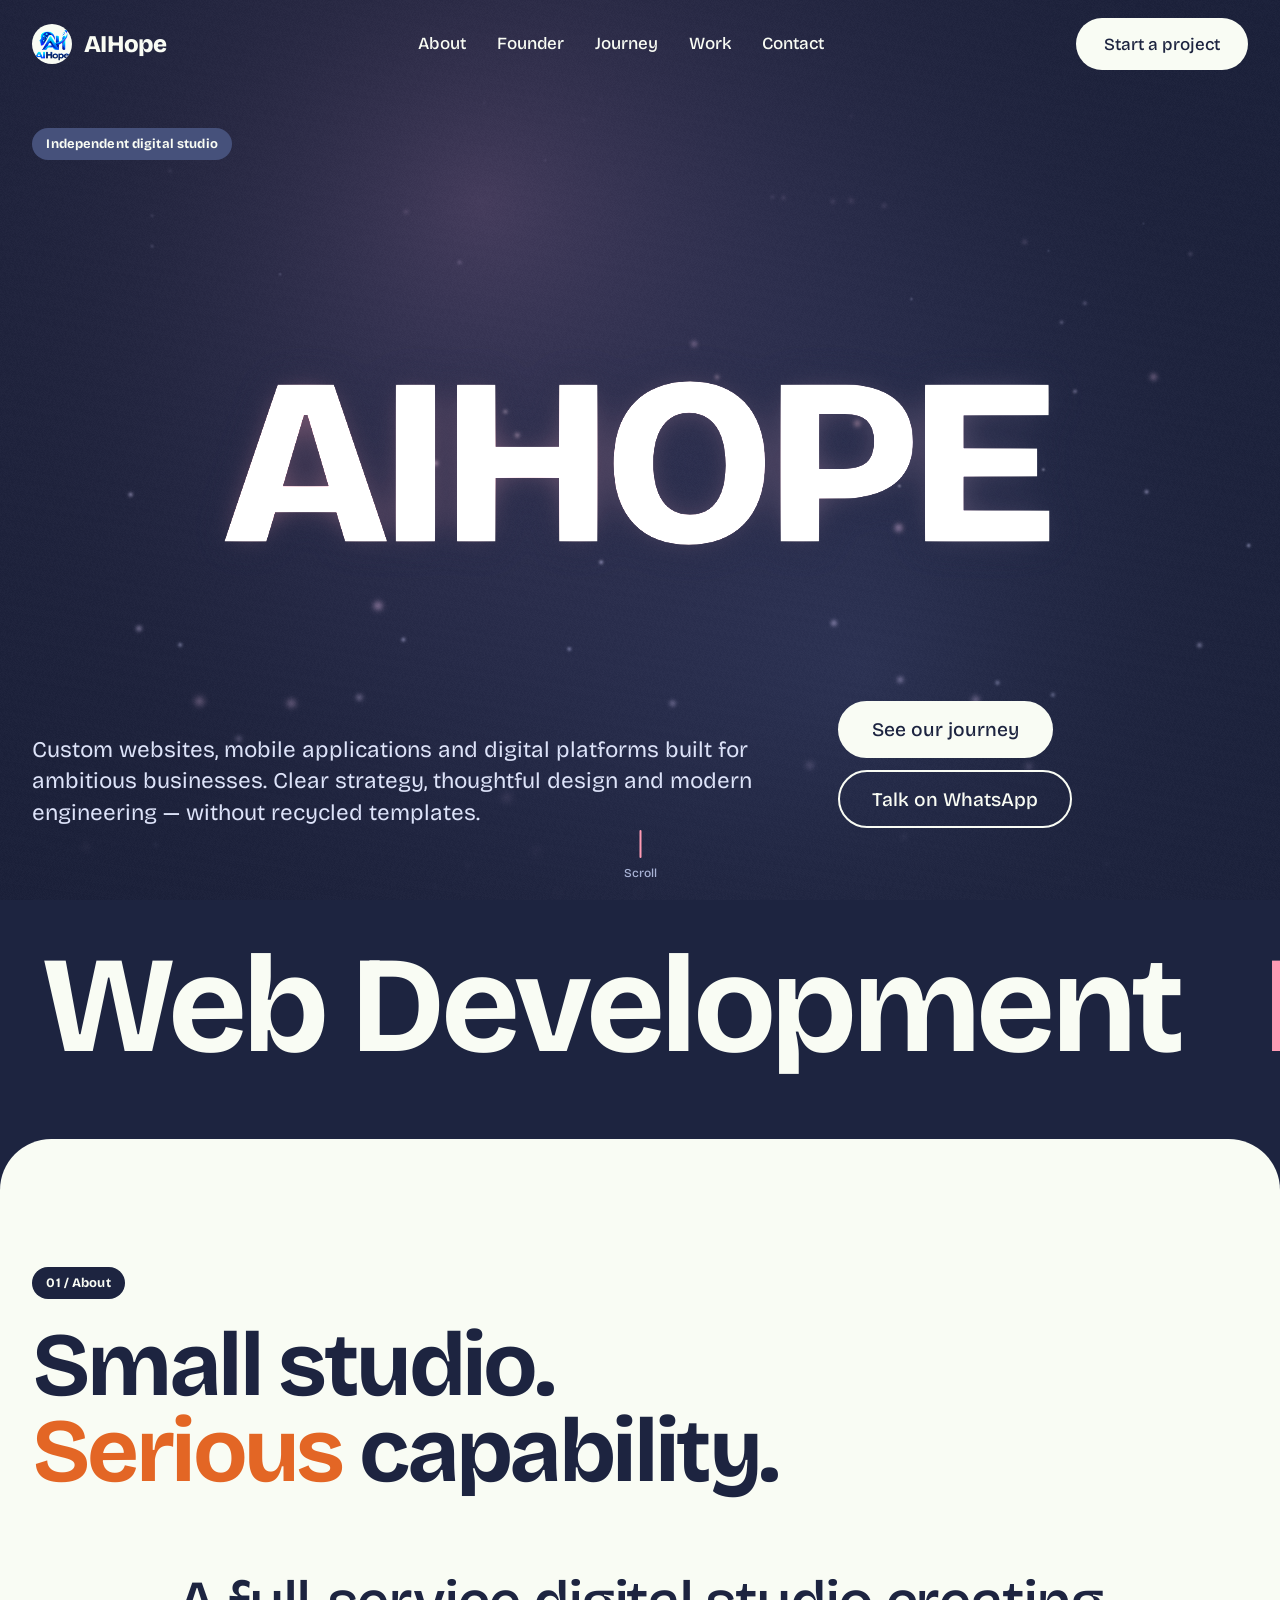
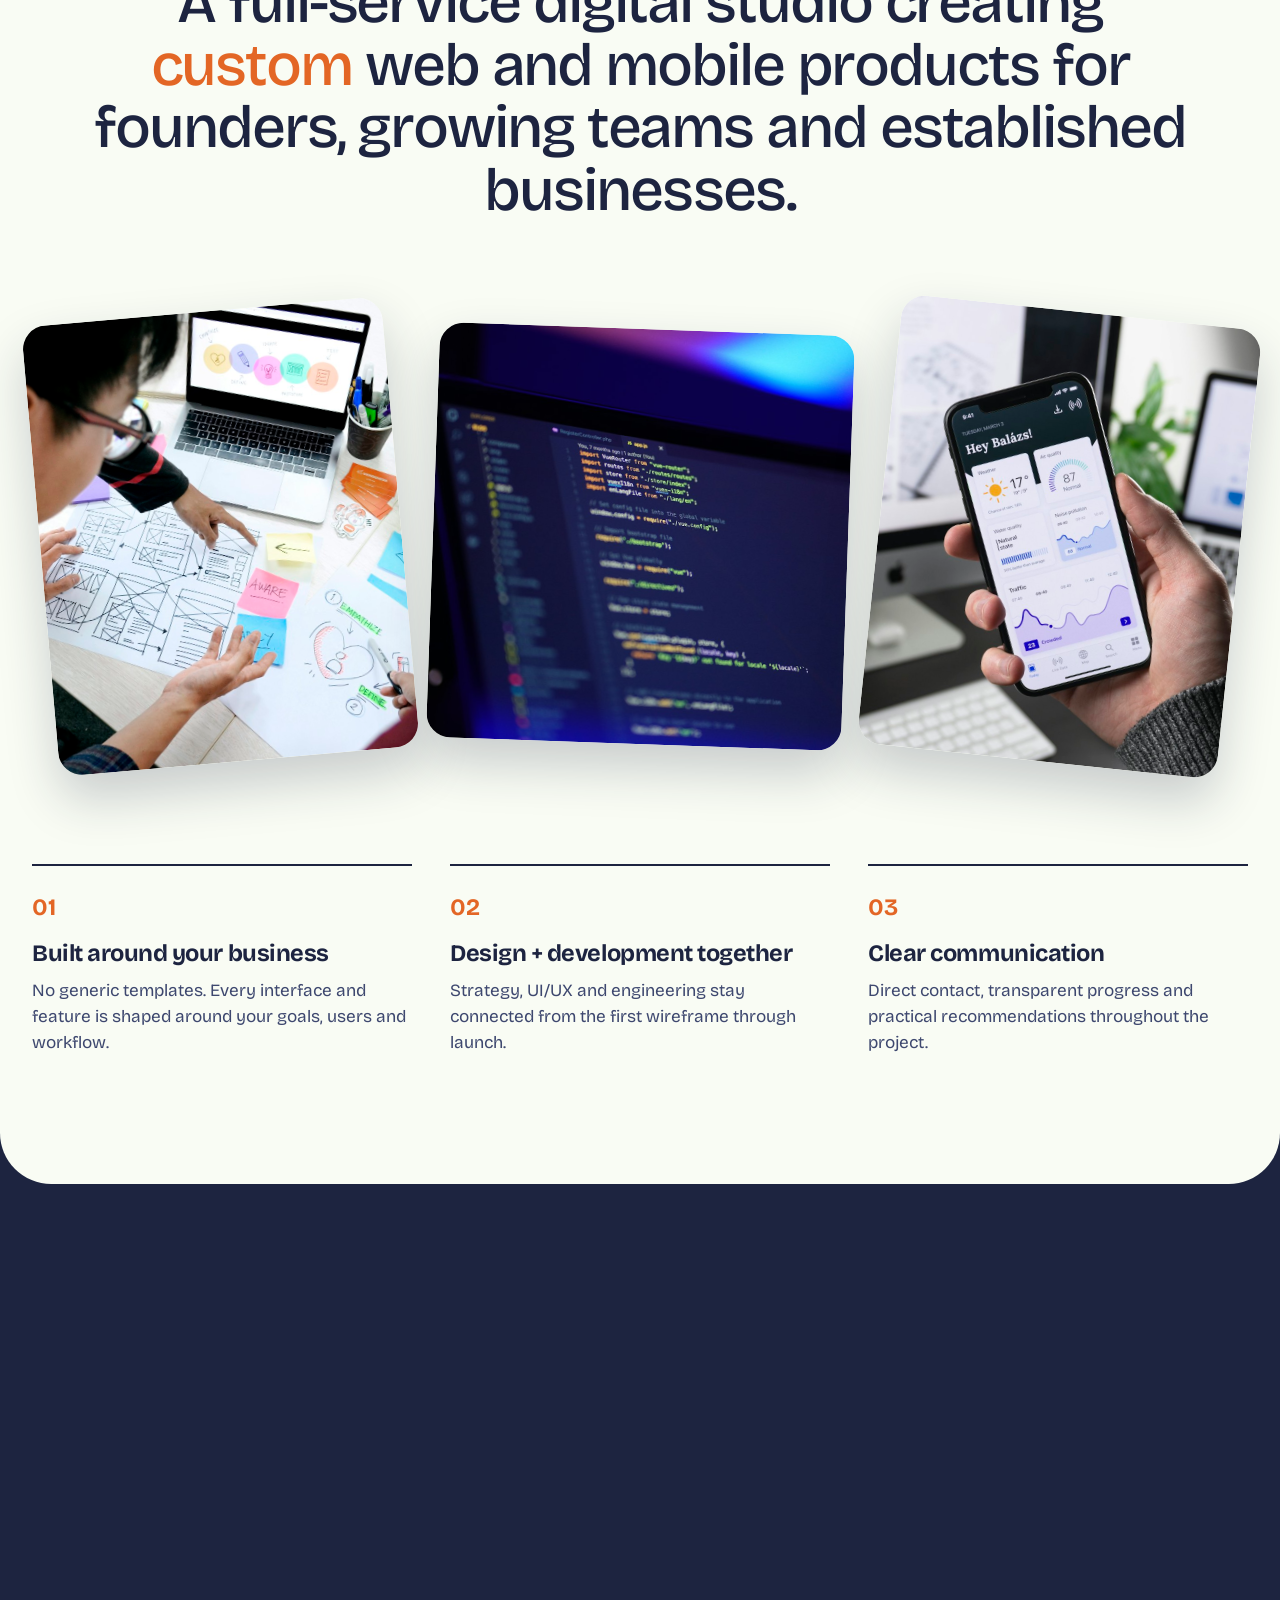
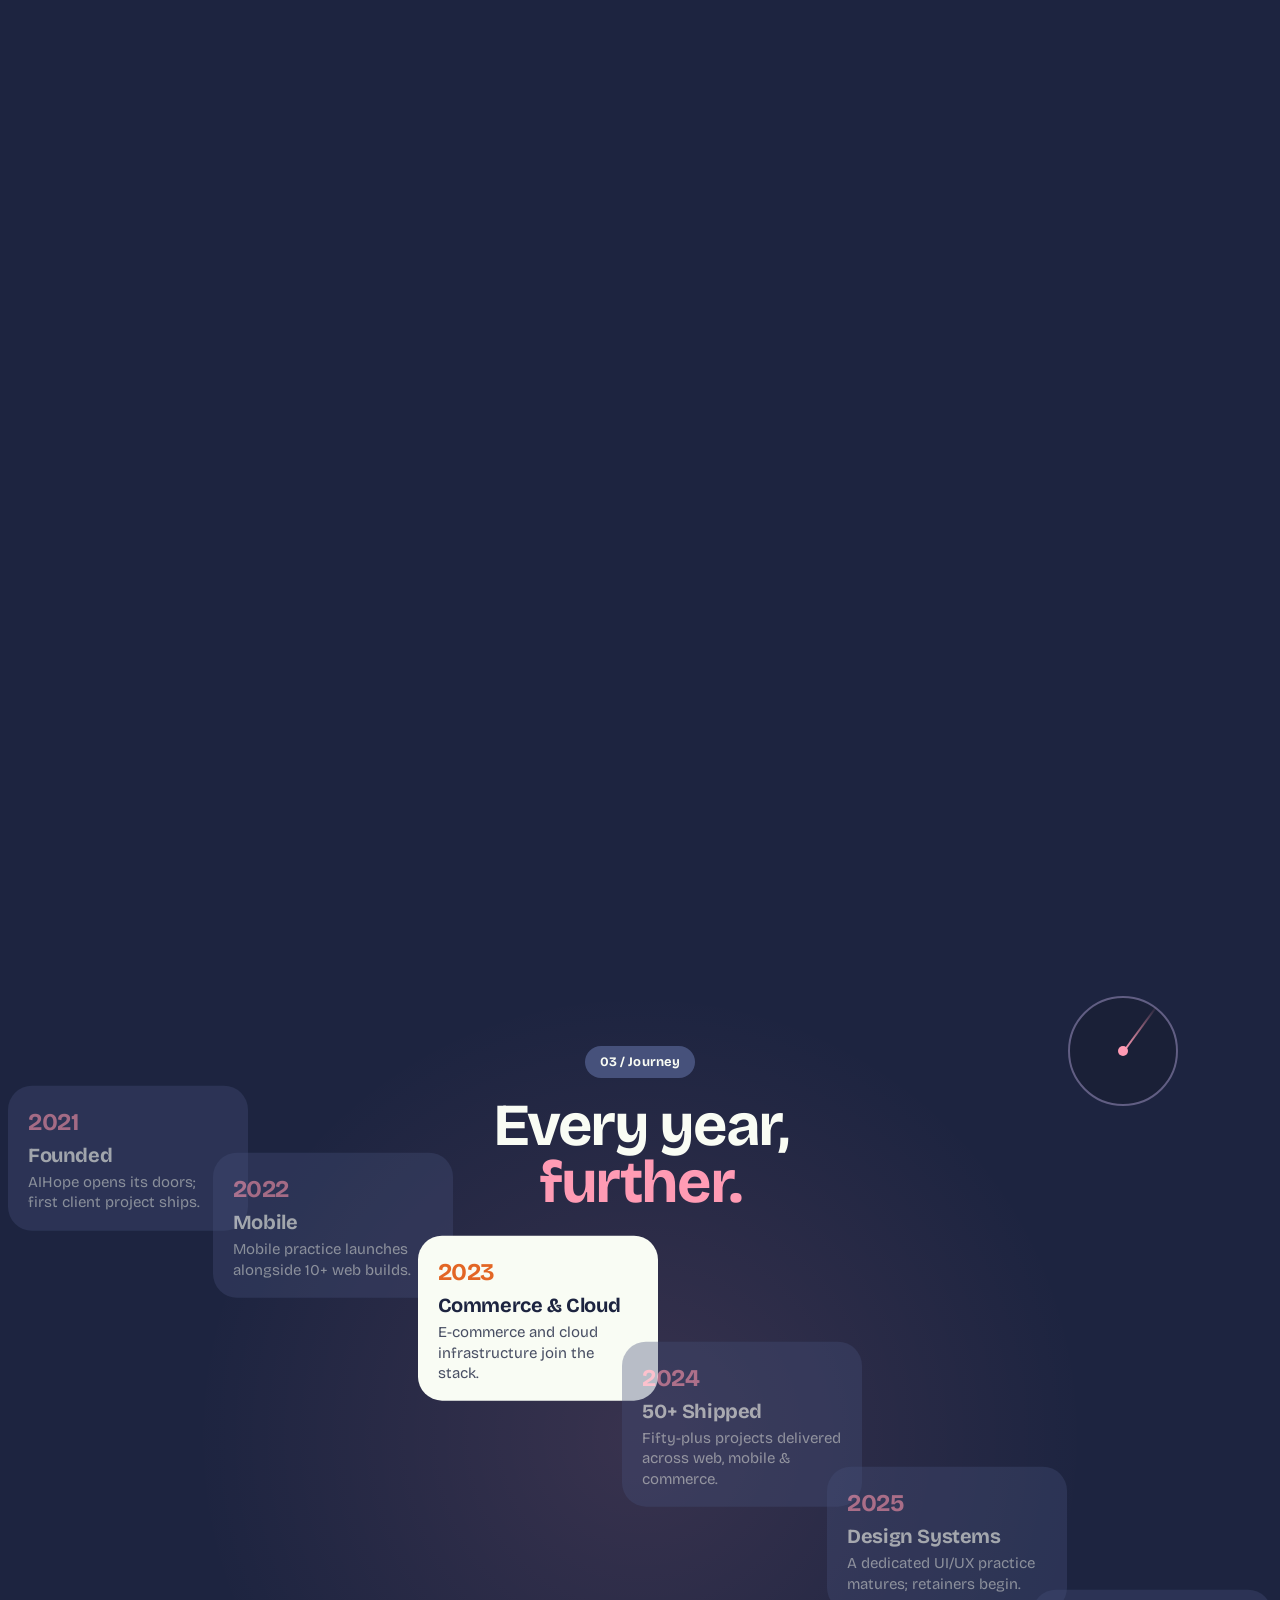
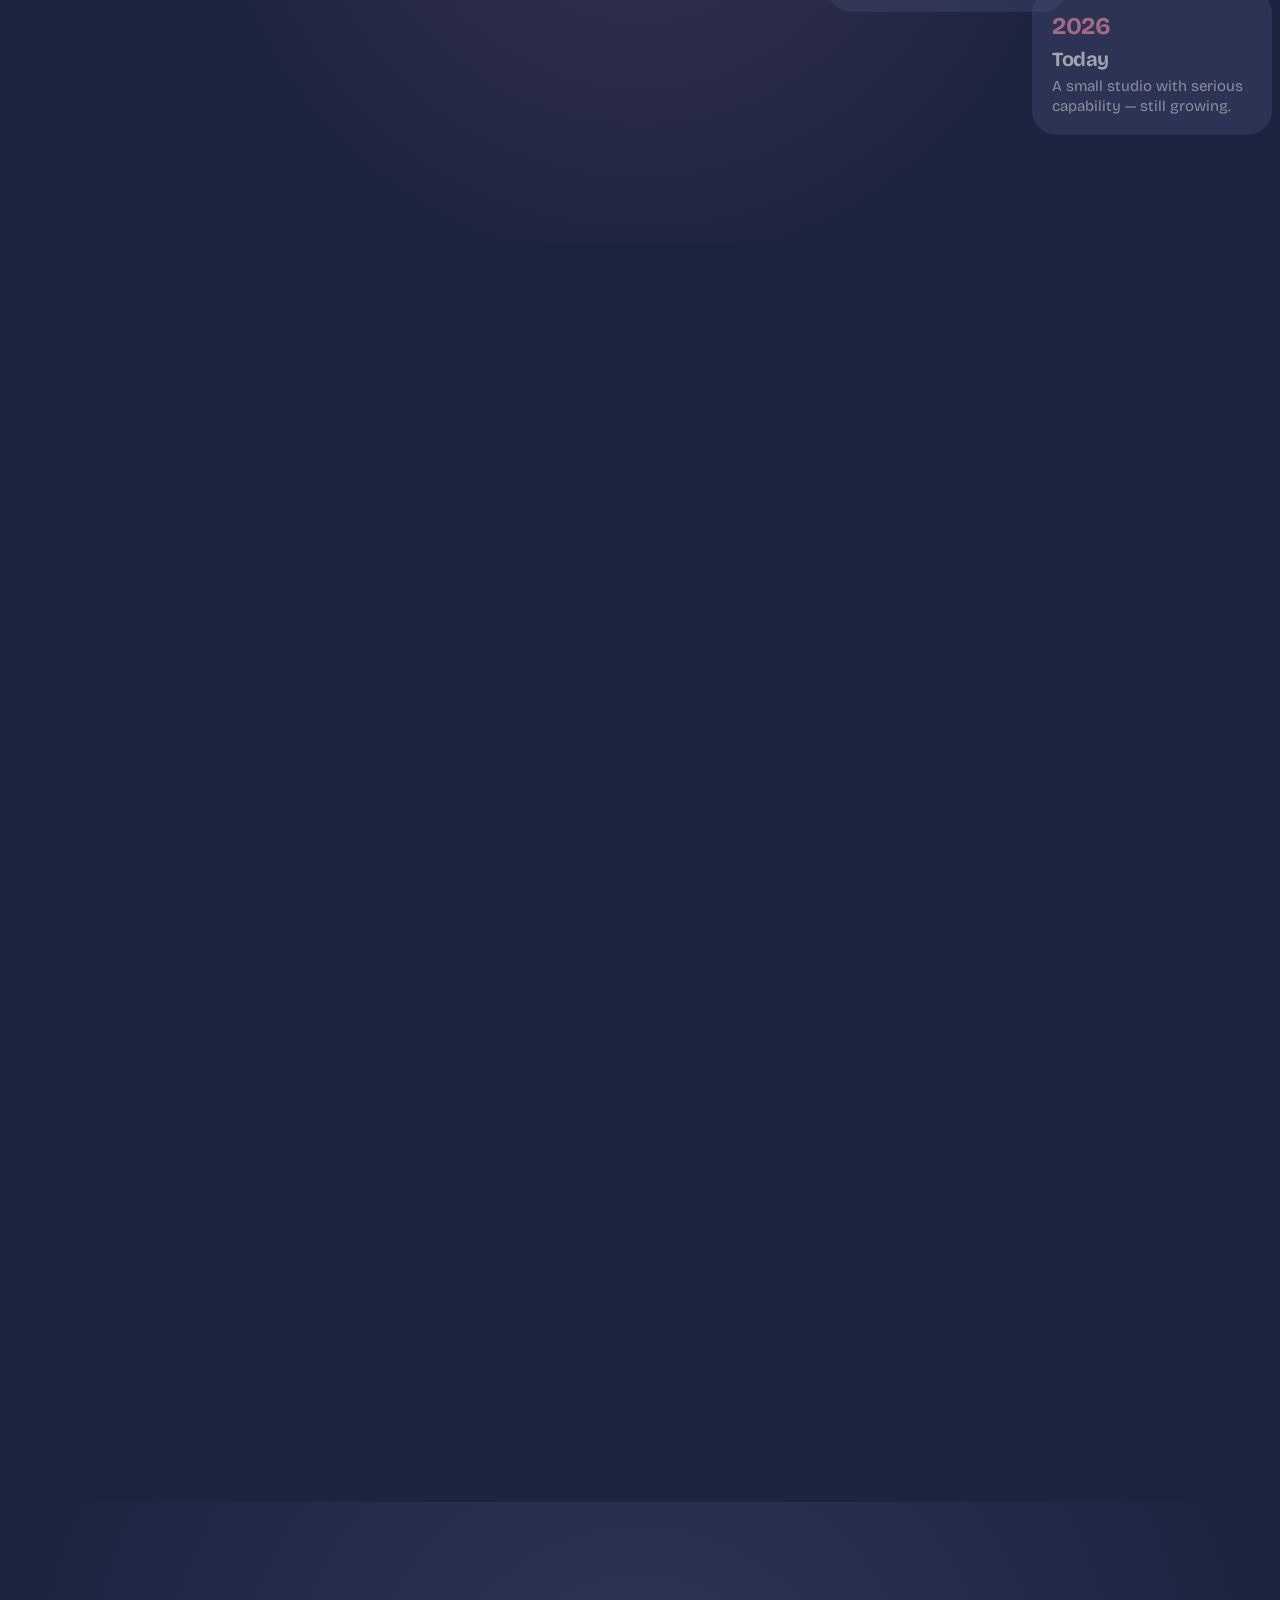
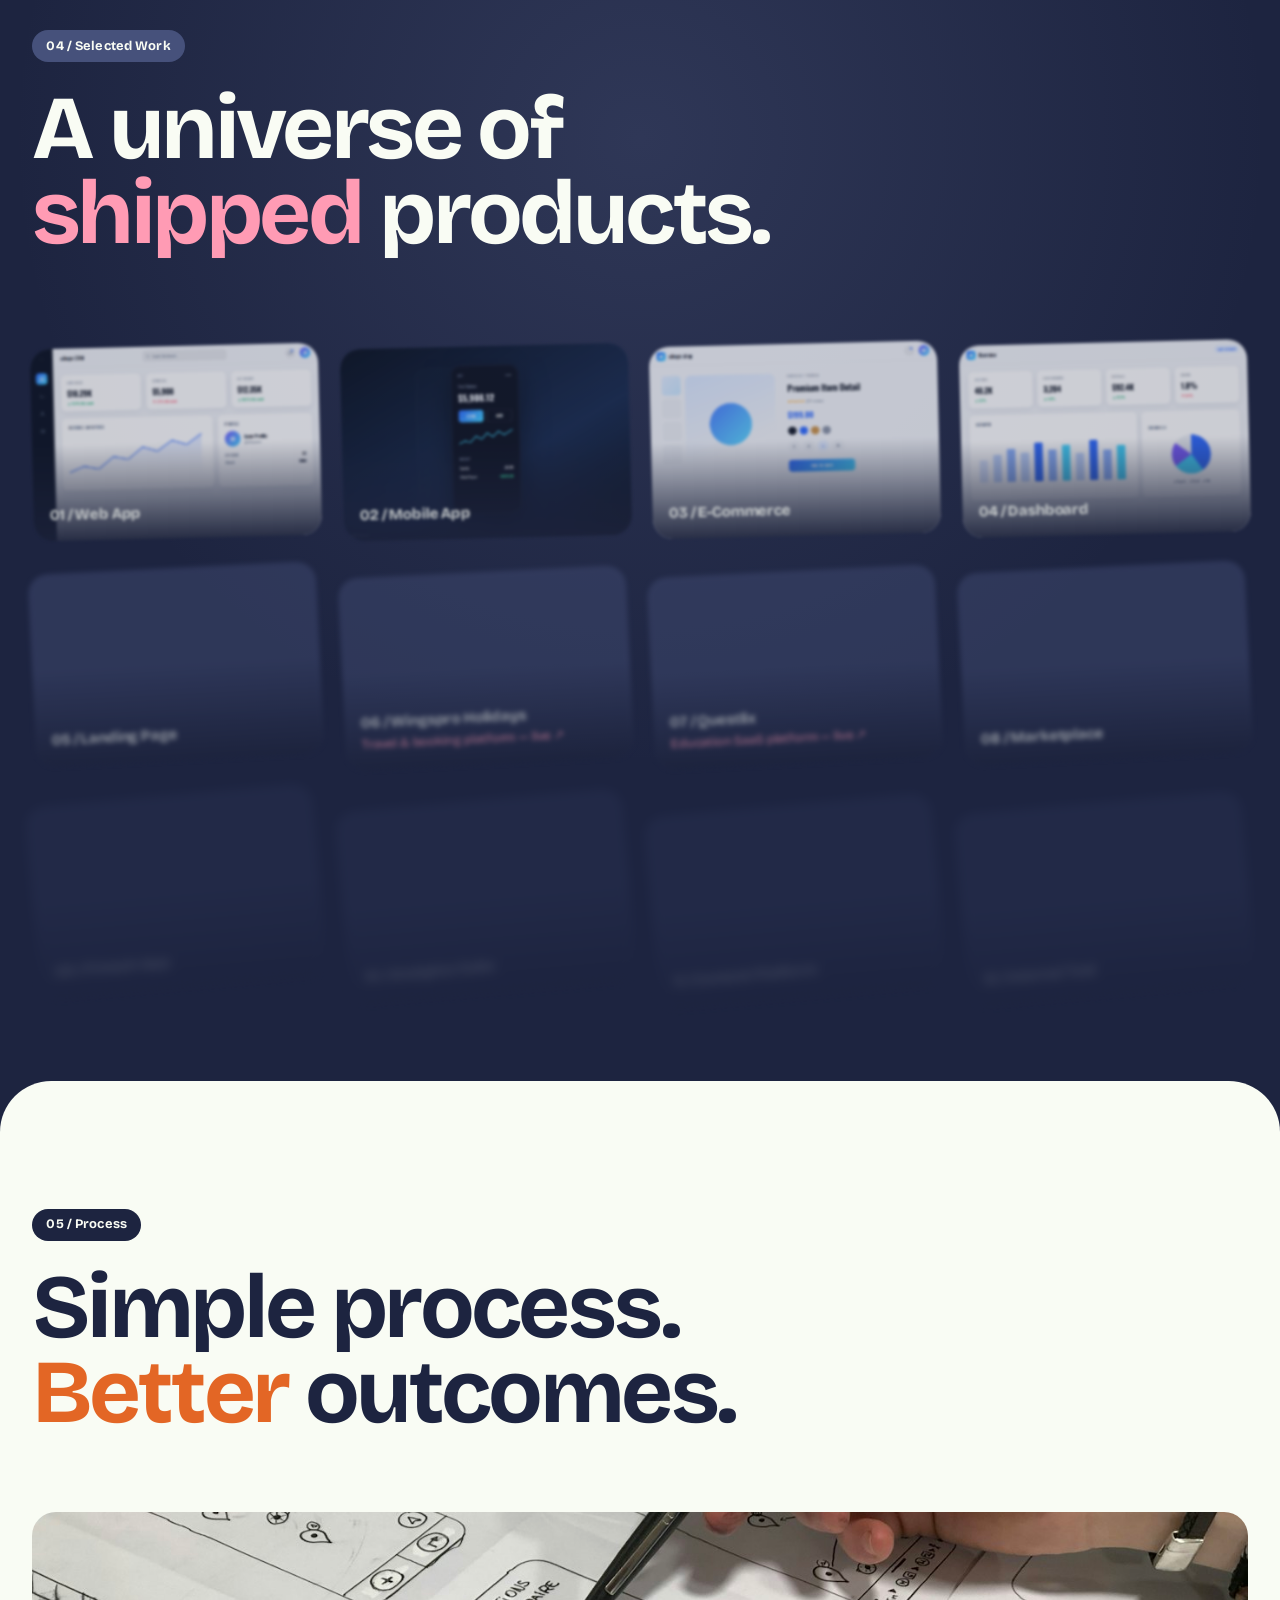
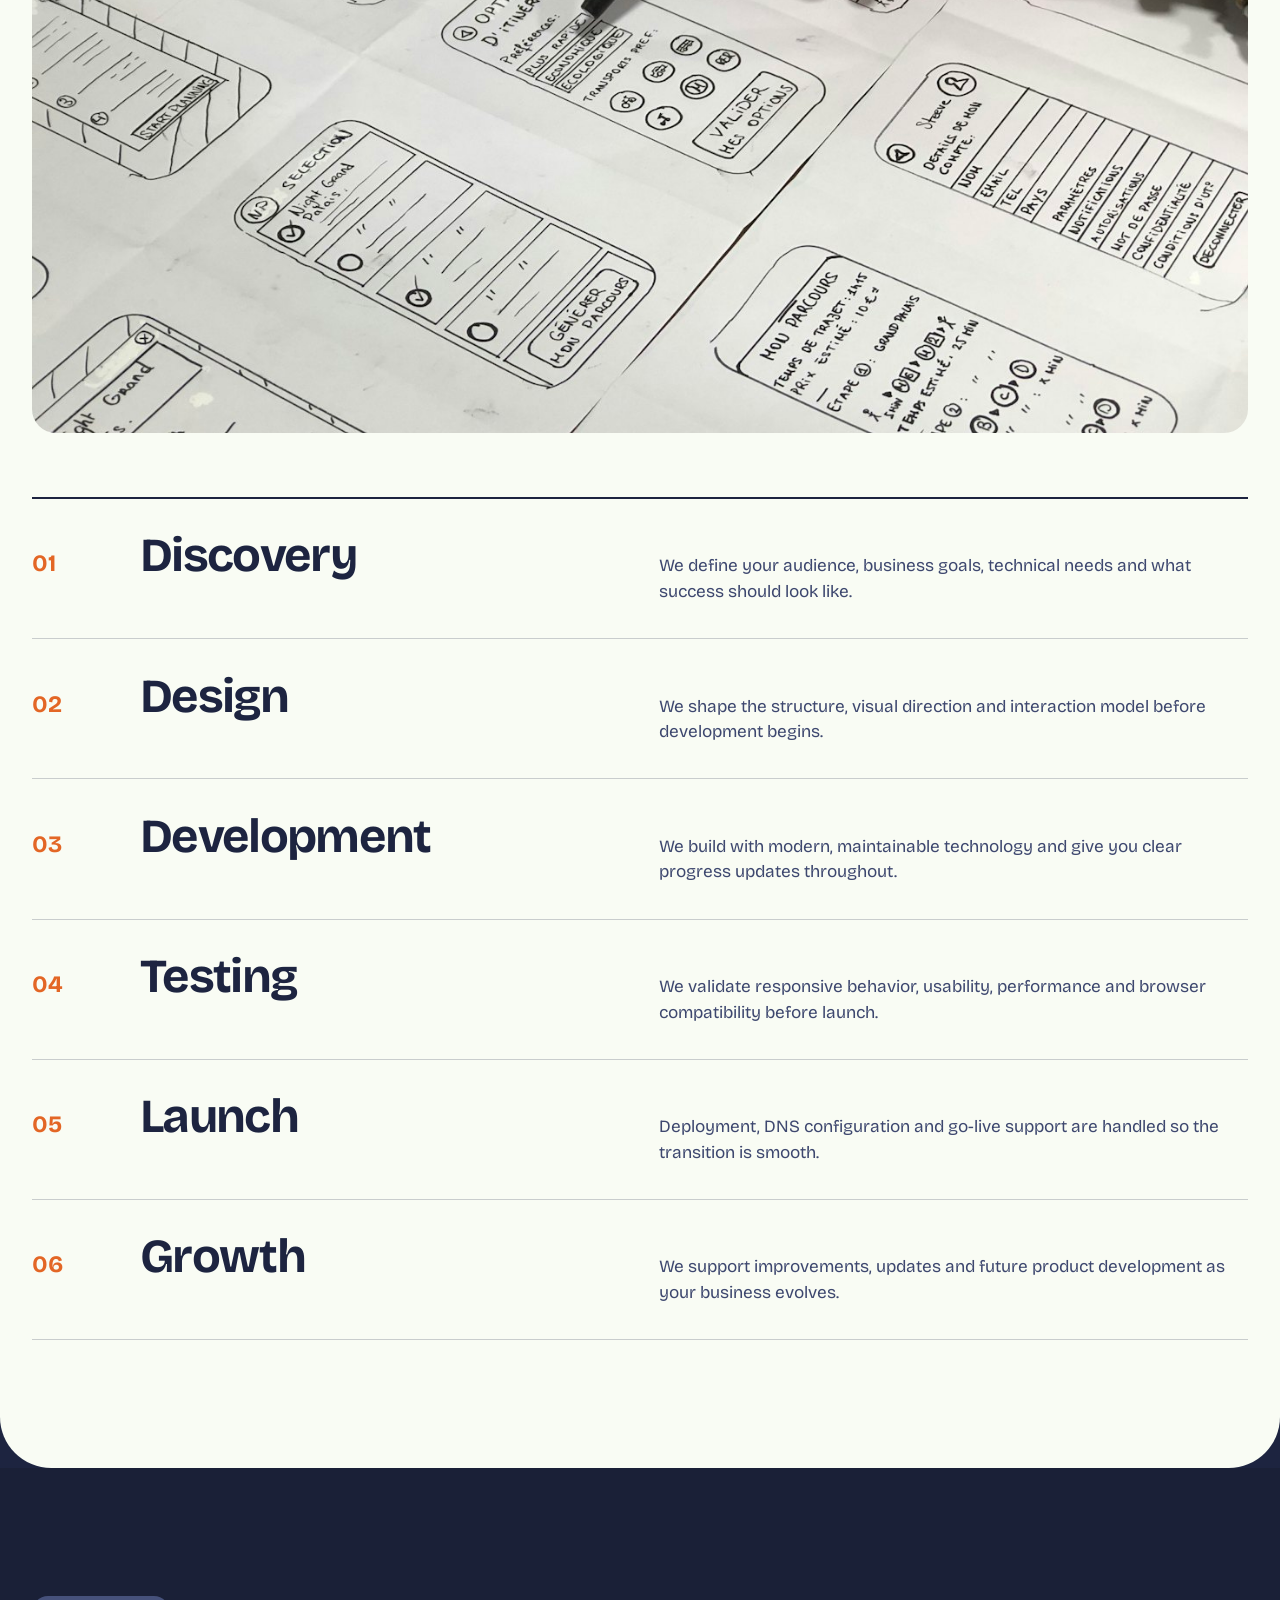
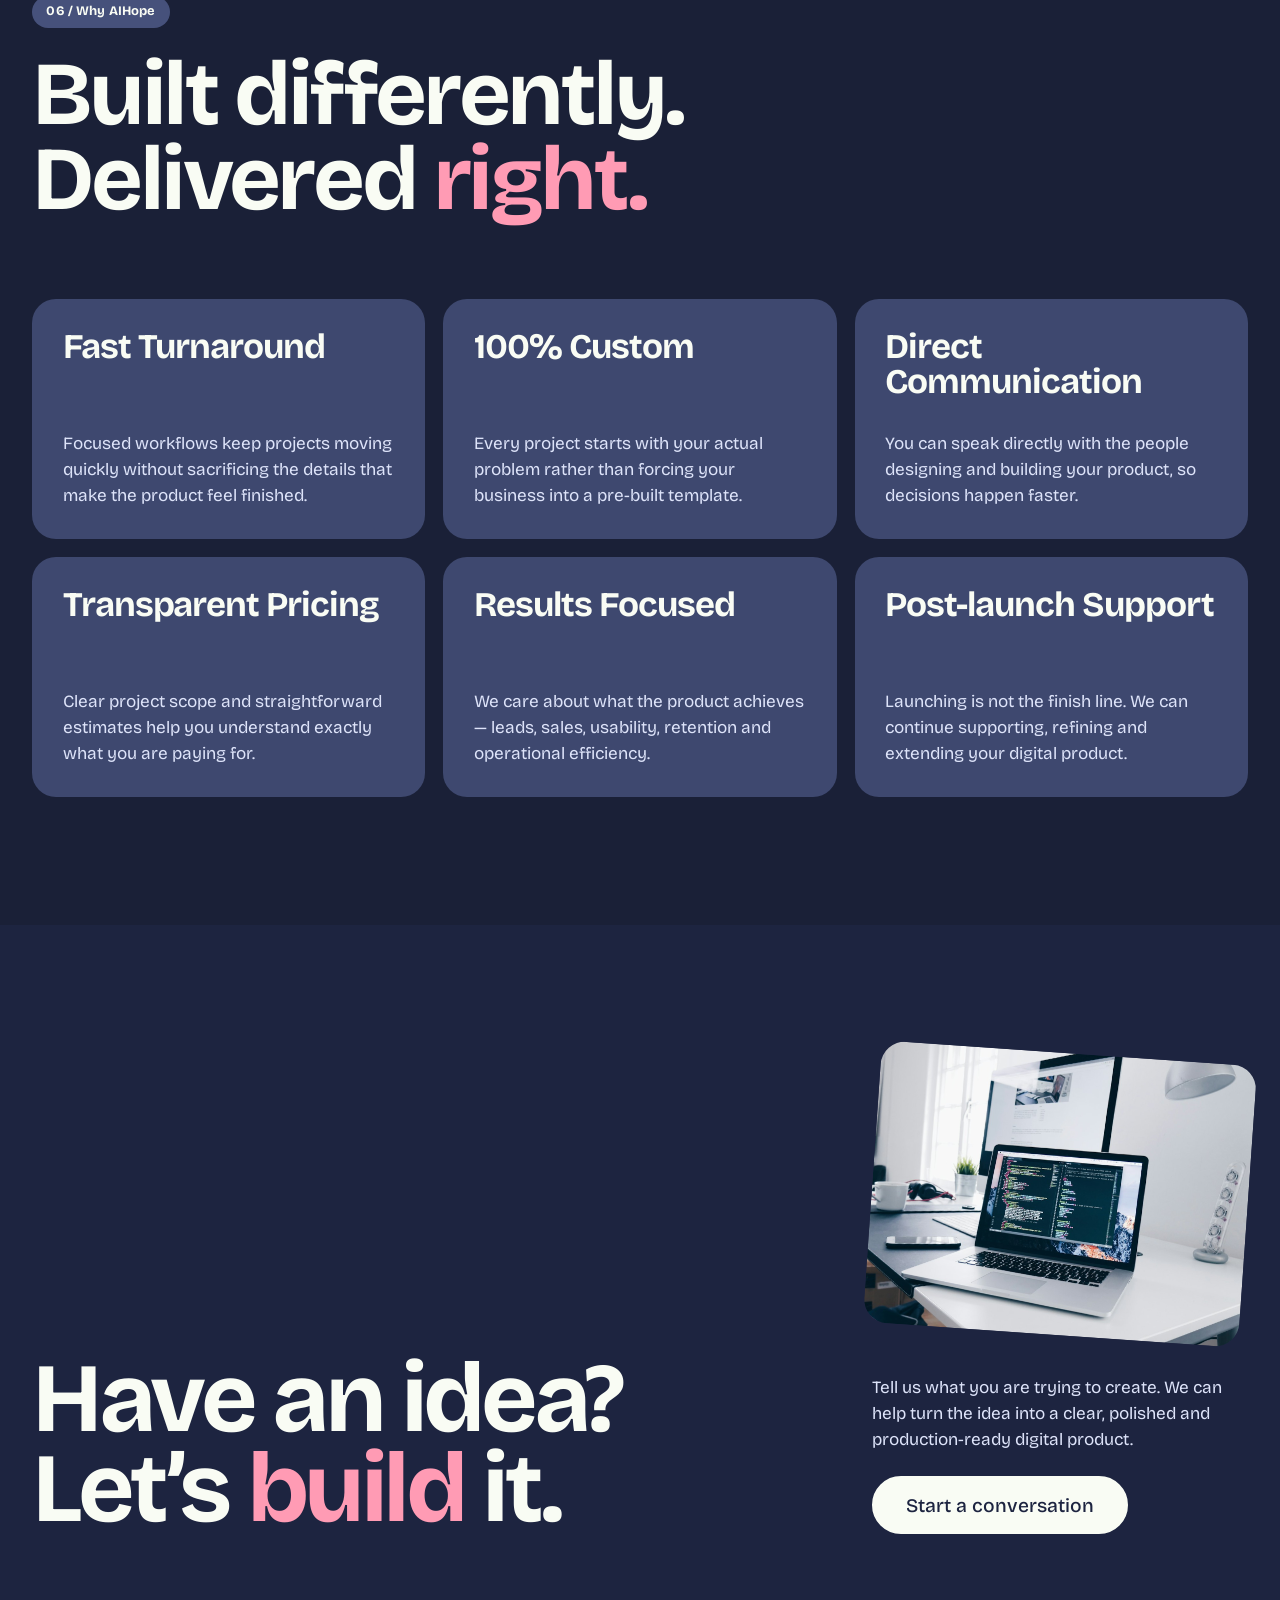
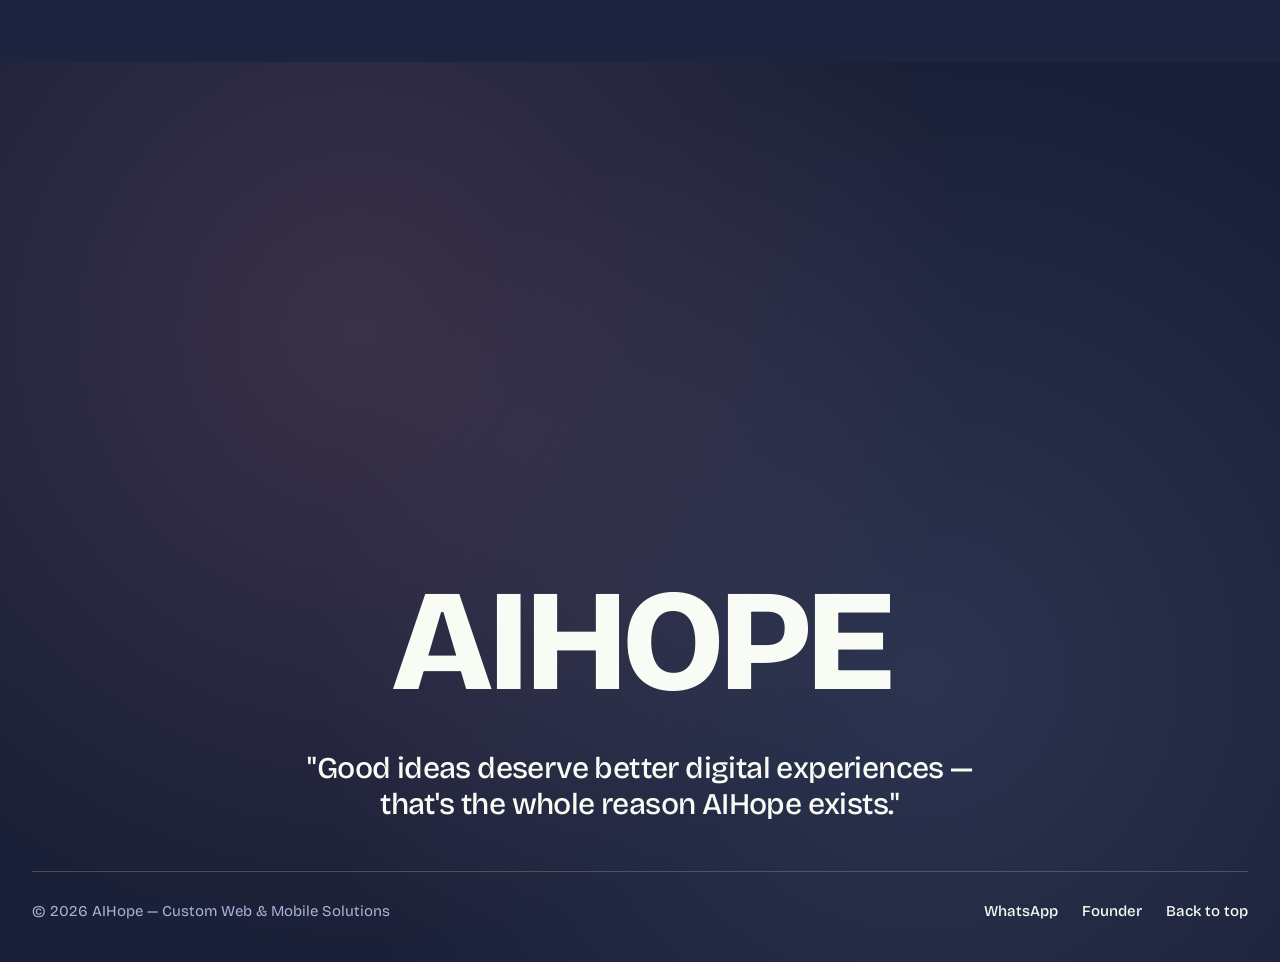
==== commit 7d025dee: "Restore inline nav links and replace capabilities orbit with bento grid - Header shows About/Founder" ====
--- a/index.html
+++ b/index.html
@@ -23,6 +23,14 @@
       <span>AIHope</span>
     </a>
 
+    <nav class="nav-links" aria-label="Main navigation">
+      <a href="#about">About</a>
+      <a href="founder.html">Founder</a>
+      <a href="#story">Journey</a>
+      <a href="#work">Work</a>
+      <a href="#contact">Contact</a>
+    </nav>
+
     <div class="nav-right">
       <a class="nav-cta" href="https://wa.me/821094859943" target="_blank" rel="noopener noreferrer">
         Start a project
@@ -32,7 +40,7 @@
   </div>
 </header>
 
-<nav class="mobile-menu" id="mobileMenu" aria-label="Main navigation">
+<nav class="mobile-menu" id="mobileMenu" aria-label="Menu">
   <a href="#about">About</a>
   <a href="founder.html">Founder</a>
   <a href="#story">Journey</a>
@@ -112,15 +120,51 @@
     </div>
   </section>
 
-  <!-- SCENE 2 — capabilities constellation -->
-  <section class="capabilities" data-s2>
-    <div class="capabilities-pin">
-      <canvas data-s2-canvas></canvas>
-      <div class="container capabilities-head">
+  <!-- Capabilities: a static bento grid, no pinning or scripted scroll -->
+  <section class="section" id="capabilities">
+    <div class="container">
+      <div class="section-head">
         <div class="section-kicker">02 / Capabilities</div>
         <h2 class="section-title">What we<br>make <span class="accent">happen.</span></h2>
       </div>
-      <div class="cap-nodes" data-s2-nodes></div>
+      <div class="cap-grid">
+        <article class="cap-card">
+          <span class="cap-num" aria-hidden="true">01</span>
+          <h3>Web Development</h3>
+          <p>High-performance websites and web apps, built on modern, maintainable technology.</p>
+          <ul class="cap-chips"><li>Websites</li><li>Web apps</li><li>Responsive</li></ul>
+        </article>
+        <article class="cap-card">
+          <span class="cap-num" aria-hidden="true">02</span>
+          <h3>Mobile Apps</h3>
+          <p>Native and cross-platform products that feel at home on every phone.</p>
+          <ul class="cap-chips"><li>iOS</li><li>Android</li><li>Cross-platform</li></ul>
+        </article>
+        <article class="cap-card">
+          <span class="cap-num" aria-hidden="true">03</span>
+          <h3>E-Commerce</h3>
+          <p>Stores, payments and growth flows that turn visitors into customers.</p>
+          <ul class="cap-chips"><li>Storefronts</li><li>Payments</li><li>Checkout</li></ul>
+        </article>
+        <article class="cap-card">
+          <span class="cap-num" aria-hidden="true">04</span>
+          <h3>UI / UX Design</h3>
+          <p>Interfaces and systems that feel inevitable, shaped before a line of code is written.</p>
+          <ul class="cap-chips"><li>Wireframes</li><li>Prototypes</li><li>Design systems</li></ul>
+        </article>
+        <article class="cap-card">
+          <span class="cap-num" aria-hidden="true">05</span>
+          <h3>Backend &amp; Cloud</h3>
+          <p>APIs and infrastructure that scale with you.</p>
+          <ul class="cap-chips"><li>APIs</li><li>Databases</li><li>Cloud</li></ul>
+        </article>
+        <article class="cap-card">
+          <span class="cap-num" aria-hidden="true">06</span>
+          <h3>Support &amp; Growth</h3>
+          <p>We stay after launch: improvements, updates and new features as your business evolves.</p>
+          <ul class="cap-chips"><li>Maintenance</li><li>Updates</li><li>New features</li></ul>
+        </article>
+      </div>
     </div>
   </section>
 
--- a/src/styles/app.css
+++ b/src/styles/app.css
@@ -69,6 +69,9 @@
 .brand{ display:inline-flex; align-items:center; gap:12px; }
 .brand img{ width:40px; height:40px; object-fit:contain; border-radius:50%; background:var(--cream); }
 .brand span{ font-weight:800; font-size:1.5rem; letter-spacing:-.03em; }
+.nav-links{ display:flex; align-items:center; gap:clamp(1.25rem,2.4vw,2.5rem); font-weight:500; font-size:1.0625rem; }
+.nav-links a{ transition:color .25s ease; }
+.nav-links a:hover{ color:var(--pink); }
 .nav-right{ display:flex; align-items:center; gap:12px; }
 .nav-cta{
   display:inline-flex; align-items:center; height:52px; padding:0 28px; border-radius:52px;
@@ -81,6 +84,7 @@
   background:var(--pill); transition:background .3s ease;
 }
 .menu-btn:hover{ background:var(--pink); }
+@media(min-width:1051px){ .menu-btn{ display:none; } } /* links are inline in the bar on desktop */
 .menu-btn span{
   position:absolute; left:16px; right:16px; height:2px; border-radius:2px; background:var(--cream);
   transition:transform .4s var(--ease), top .4s var(--ease), background .3s ease;
@@ -197,27 +201,41 @@
 .about-item h3{ font-weight:700; font-size:clamp(1.25rem,1.15rem + .4vw,1.625rem); line-height:1.15; letter-spacing:-.02em; margin-bottom:.5em; }
 .about-item p{ color:var(--sub); }
 
-/* ============ SCENE 2 -- CAPABILITIES CONSTELLATION ============ */
-.capabilities{ height:220svh; position:relative; }
-.capabilities-pin{ position:sticky; top:0; height:100svh; overflow:clip; }
-.capabilities-pin canvas{ position:absolute; inset:0; width:100%; height:100%; }
-.capabilities.is-lite .capabilities-pin{
-  background:
-    radial-gradient(circle at 50% 85%, rgba(255,155,180,.14), transparent 55%),
-    radial-gradient(circle at 50% 55%, rgba(111,123,169,.2), transparent 60%), var(--navy);
-}
-.capabilities-head, .timeline-head{ position:relative; z-index:2; padding-top:120px; display:flex; flex-direction:column; align-items:center; gap:1.25rem; text-align:center; }
-.capabilities-head .section-title, .timeline-head .section-title{ font-size:clamp(2.5rem, 1.6rem + 3.6vw, 5.25rem); }
-.cap-nodes{ position:absolute; inset:0; z-index:3; }
-.cap-node{
-  position:absolute; left:0; top:0; width:min(220px, 38vw); text-align:left; cursor:pointer;
-  padding:18px 20px; border-radius:var(--radius); border:2px solid transparent; background:rgba(70,81,123,.72);
-  backdrop-filter:blur(8px); -webkit-backdrop-filter:blur(8px); will-change:transform,opacity; transition:border-color .2s, background .2s;
-}
-.cap-node:hover{ border-color:var(--pink); background:rgba(70,81,123,.95); }
-.cap-node-index{ font-size:.8125rem; font-weight:700; color:var(--pink); }
-.cap-node h3{ font-weight:700; font-size:1.25rem; line-height:1.1; margin:6px 0; letter-spacing:-.02em; }
-.cap-node p{ font-size:.9375rem; line-height:1.35; color:var(--para); }
+/* ============ CAPABILITIES -- BENTO GRID ============ */
+.cap-grid{ display:grid; grid-template-columns:repeat(12,1fr); gap:18px; }
+.cap-card{
+  --card-bg:var(--navy-tint); --card-fg:var(--cream); --chip:rgba(249,252,244,.16);
+  position:relative; overflow:hidden; grid-column:span 4; min-height:clamp(260px,24vw,360px);
+  display:flex; flex-direction:column; justify-content:flex-end; gap:.9rem;
+  padding:clamp(1.5rem,2.4vw,2.5rem); border-radius:clamp(1.5rem,2.5vw,2.5rem);
+  background:var(--card-bg); color:var(--card-fg);
+}
+.cap-card:nth-child(1){ grid-column:span 7; --card-bg:var(--pink); --card-fg:var(--navy); --chip:rgba(29,36,64,.14); }
+.cap-card:nth-child(2){ grid-column:span 5; --card-bg:var(--cream); --card-fg:var(--navy); --chip:rgba(29,36,64,.1); }
+.cap-card:nth-child(4){ --card-bg:var(--orange); --chip:rgba(249,252,244,.22); }
+.cap-card:nth-child(5){ --card-bg:var(--pill); }
+.cap-card:nth-child(6){ grid-column:span 12; min-height:0; --card-bg:transparent; outline:2px solid var(--pill-stroke); outline-offset:-2px; }
+.cap-card{ transition:rotate .4s var(--bounce), scale .4s var(--bounce), background-color .25s ease; }
+.cap-card:hover{ rotate:-1.5deg; scale:1.015; }
+.cap-card:nth-child(even):hover{ rotate:1.5deg; }
+.cap-card:nth-child(6):hover{ rotate:0deg; scale:1; --card-bg:var(--navy-tint); }
+.cap-num{
+  position:absolute; top:-.14em; right:.06em; font-weight:800; font-size:clamp(7rem,15vw,15rem); line-height:1; letter-spacing:-.06em;
+  opacity:.13; pointer-events:none; transition:opacity .3s ease, translate .5s var(--ease);
+}
+.cap-card:hover .cap-num{ opacity:.24; translate:0 6%; }
+.cap-card h3{ position:relative; font-weight:700; font-size:clamp(1.75rem, 1.1rem + 2.2vw, 3.5rem); line-height:.95; letter-spacing:-.04em; }
+.cap-card:nth-child(1) h3{ font-size:clamp(2.25rem, 1.2rem + 3.6vw, 5rem); }
+.cap-card p{ position:relative; max-width:30em; opacity:.85; }
+.cap-chips{ position:relative; display:flex; flex-wrap:wrap; gap:.4rem; list-style:none; margin-top:.3rem; }
+.cap-chips li{ height:2rem; padding:0 .85rem; border-radius:2rem; display:inline-flex; align-items:center; background:var(--chip); font-weight:500; font-size:.875rem; line-height:1; }
+@media(min-width:1051px){
+  .cap-card:nth-child(6){ flex-direction:row; align-items:center; justify-content:space-between; gap:2rem; }
+  .cap-card:nth-child(6) p{ max-width:26em; }
+  .cap-card:nth-child(6) .cap-num{ display:none; }
+}
+
+.timeline-head{ position:relative; z-index:2; display:flex; flex-direction:column; align-items:center; gap:1.25rem; text-align:center; }
 
 /* ============ SCENE 3 -- TIMELINE ============ */
 .timeline-scene{ height:240svh; position:relative; }
@@ -330,12 +348,13 @@
 /* ============ SCROLL REVEAL (class added by main.js, so no-JS stays visible) ============ */
 .reveal{
   opacity:0; translate:0 28px;
-  transition:opacity .7s ease, translate .8s var(--ease), background-color .25s ease, color .25s ease, rotate .4s var(--bounce), padding .3s var(--ease);
+  transition:opacity .7s ease, translate .8s var(--ease), background-color .25s ease, color .25s ease, rotate .4s var(--bounce), scale .4s var(--bounce), padding .3s var(--ease);
 }
 .reveal.in{ opacity:1; translate:0 0; }
 
 /* ============ RESPONSIVE ============ */
 @media(max-width:1050px){
+  .nav-links{ display:none; }
   .hero-bottom{ flex-direction:column; align-items:flex-start; gap:24px; }
   .about-stack{ grid-template-columns:1fr; }
   .process-row{ grid-template-columns:3.5rem 1fr; gap:8px 16px; }
@@ -344,21 +363,17 @@
   .contact-grid{ grid-template-columns:1fr; gap:32px; }
   .contact-media{ max-width:420px; rotate:2deg; }
   .project-grid{ grid-template-columns:repeat(2,1fr); }
-  .cap-node{ width:min(200px, 60vw); }
+  .cap-card, .cap-card:nth-child(1), .cap-card:nth-child(2){ grid-column:span 6; }
+  .cap-card:nth-child(6){ grid-column:span 12; }
 }
 
 @media(max-width:780px){
   .timeline-pin canvas{ opacity:.5; }
-  .capabilities-pin canvas{ opacity:.35; }
   .chrono-clock{ display:none; }
   .timeline-rail{ position:static; display:flex; flex-direction:column; gap:16px; padding:32px 24px 40px; }
   .year-card{ position:static; transform:none; width:auto; opacity:.9; }
   .timeline-scene{ height:auto; padding-bottom:20px; }
   .timeline-pin{ position:relative; height:auto; padding-bottom:20px; }
-  .capabilities{ height:auto; }
-  .capabilities-pin{ position:relative; height:auto; min-height:100svh; padding-bottom:40px; }
-  .cap-nodes{ position:static; display:grid; gap:14px; padding:32px 24px 0; }
-  .cap-node{ position:static; width:auto; transform:none !important; opacity:1 !important; }
 }
 
 @media(max-width:700px){
@@ -374,6 +389,7 @@
   .hero-overlay{ padding:104px 0 72px; }
   .why-wrap{ grid-template-columns:1fr; }
   .why-card{ min-height:0; }
+  .cap-card, .cap-card:nth-child(1), .cap-card:nth-child(2){ grid-column:span 12; min-height:220px; }
   .process-media{ aspect-ratio:16/10; }
   .project-grid{ grid-template-columns:1fr; }
   .finale-row{ flex-direction:column; align-items:flex-start; }
@@ -388,6 +404,6 @@
   .marquee-track, .scroll-cue span, .hero-eyebrow, .hero-lead, .hero-actions, .hero-word{ animation:none; }
   .about-collage img, .contact-media{ transition:none; }
   .btn:hover, .nav-cta:hover{ transform:none; }
-  .why-card:hover{ rotate:none; }
+  .why-card:hover, .cap-card:hover, .cap-card:nth-child(even):hover{ rotate:none; scale:none; }
   .mobile-menu, .mobile-menu a{ transition:none; }
 }
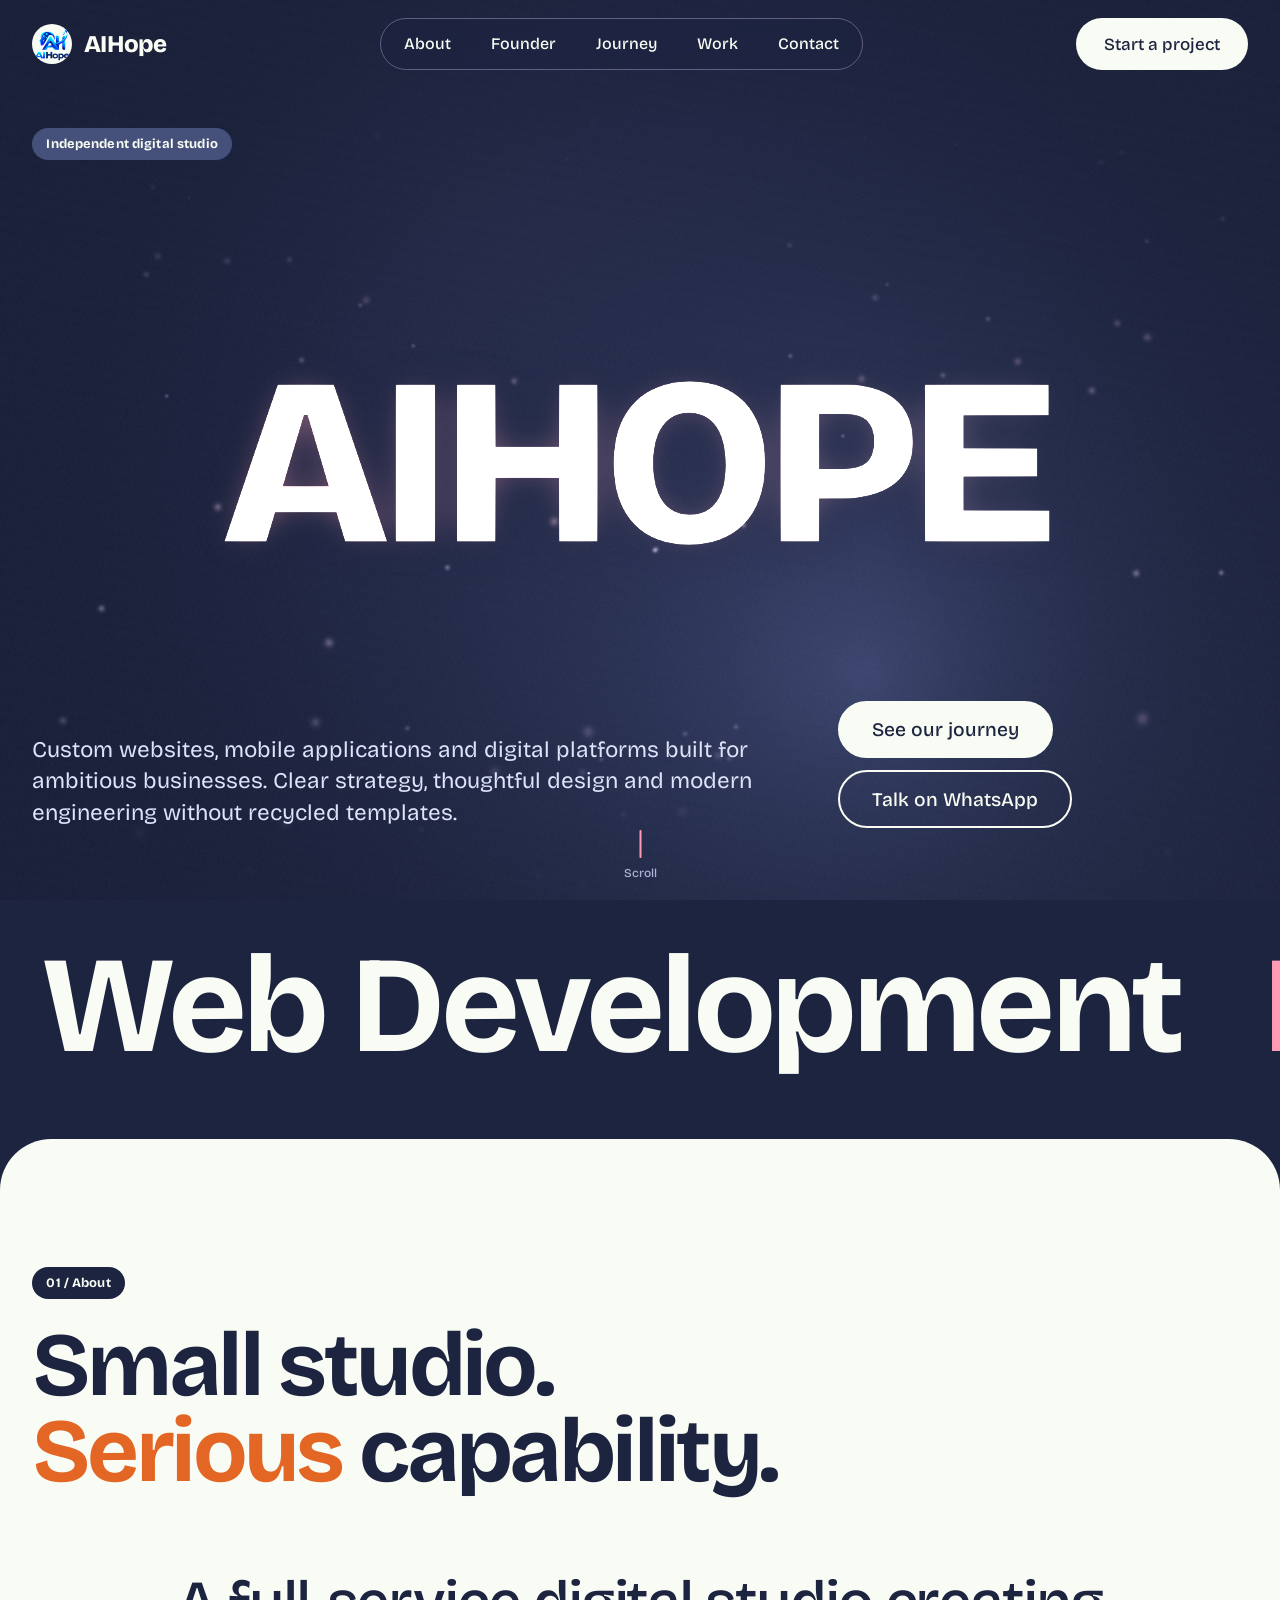
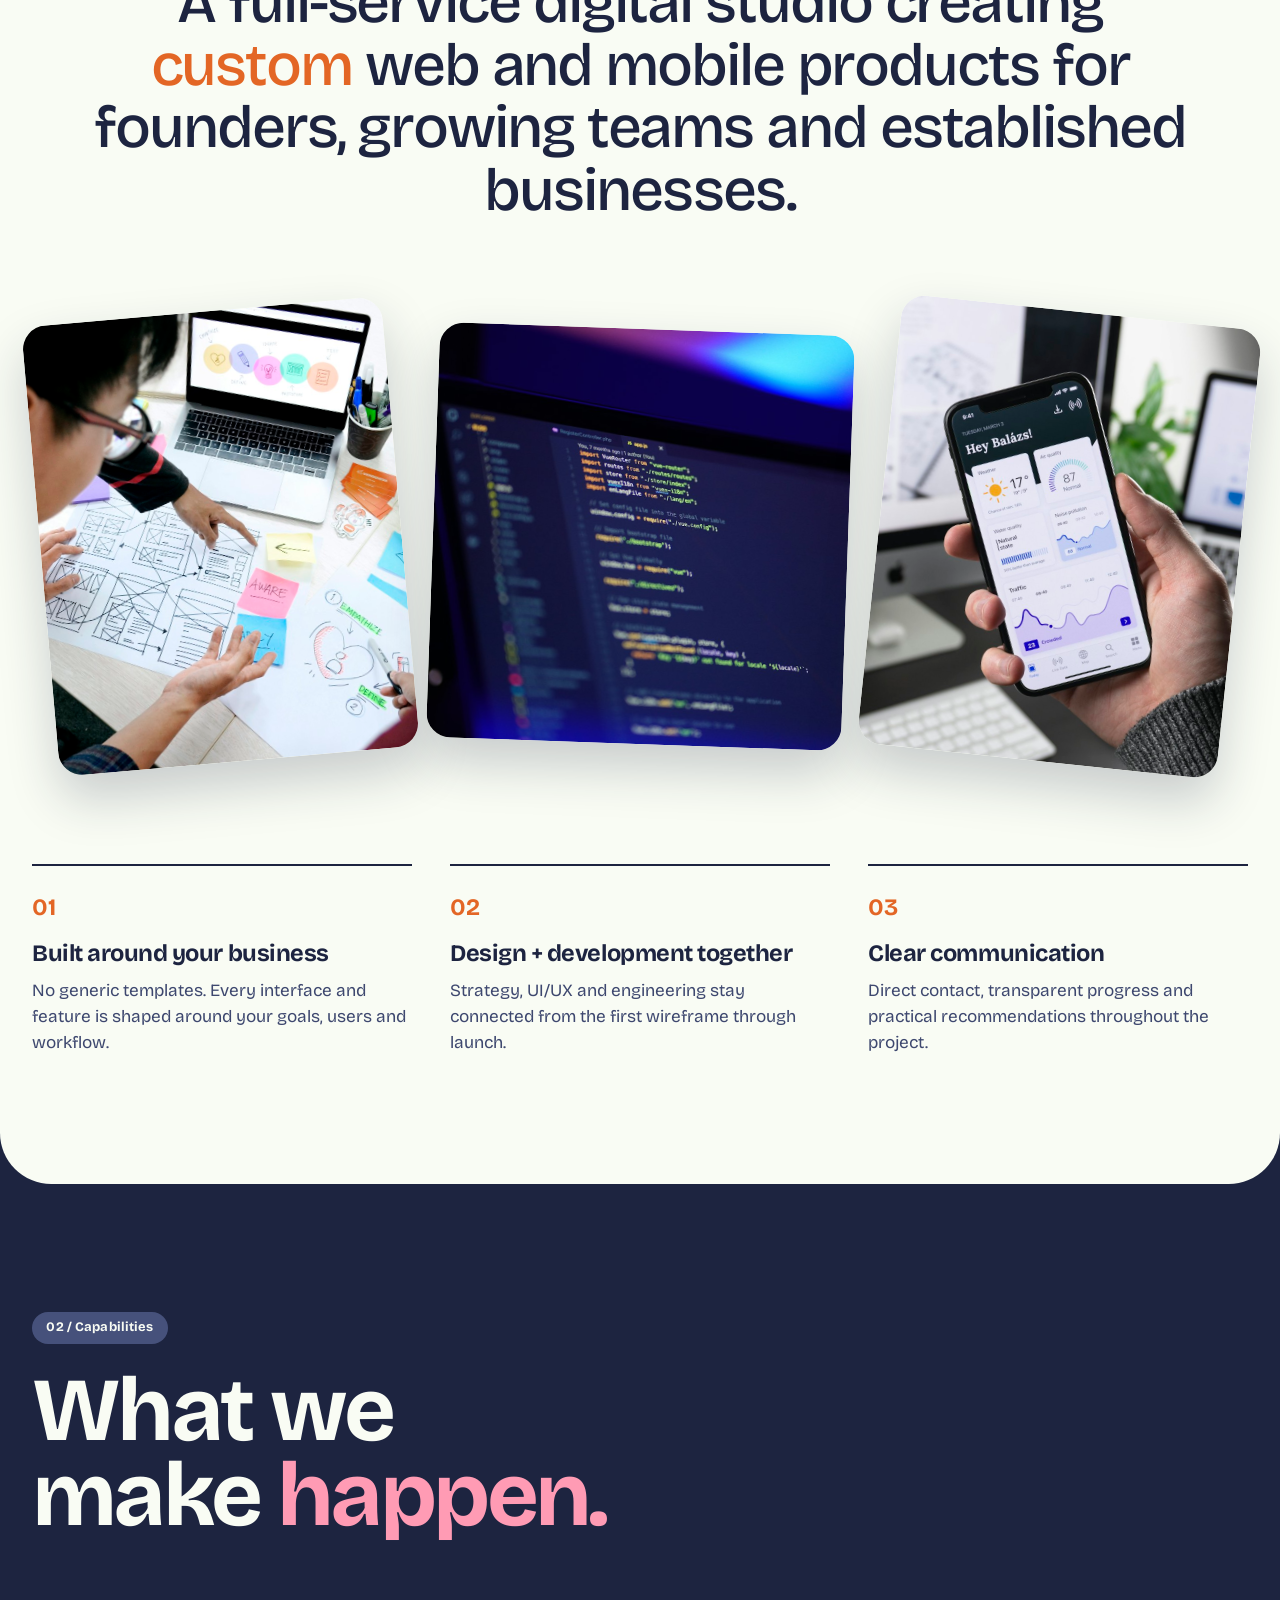
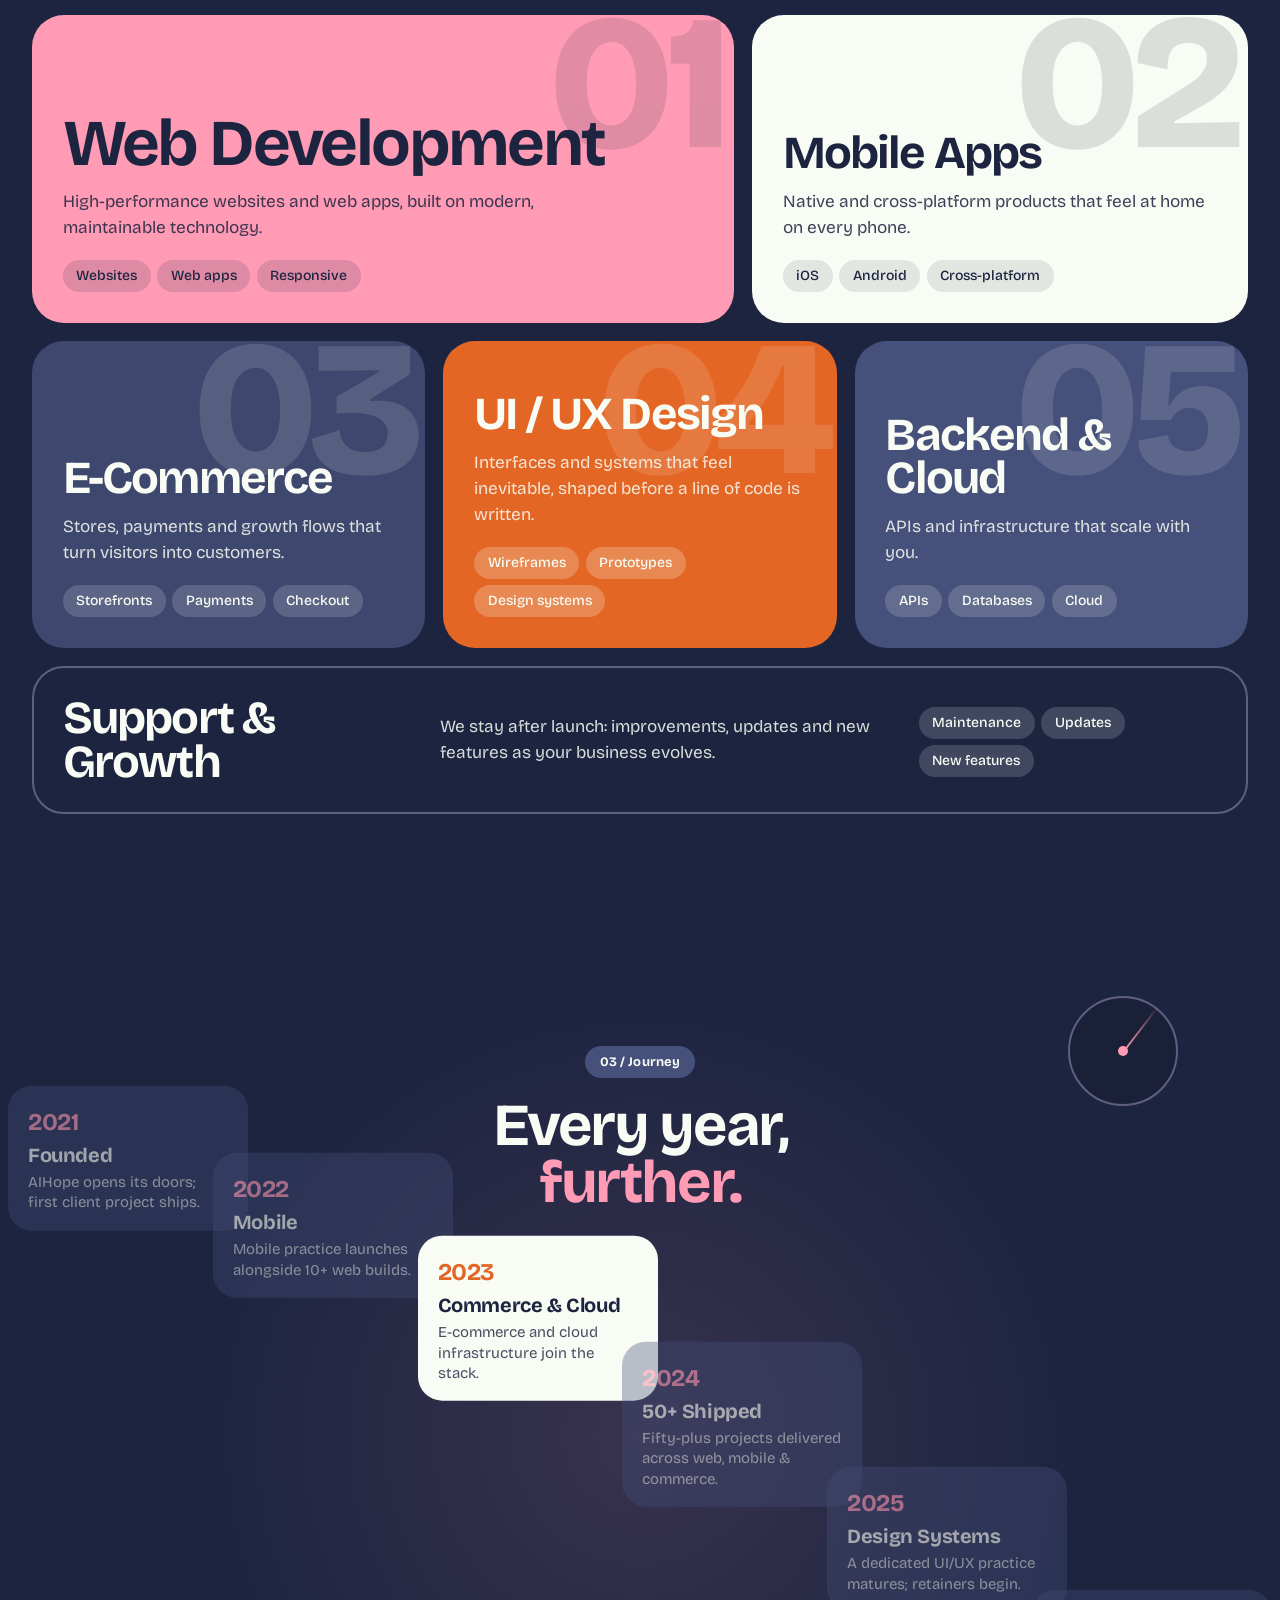
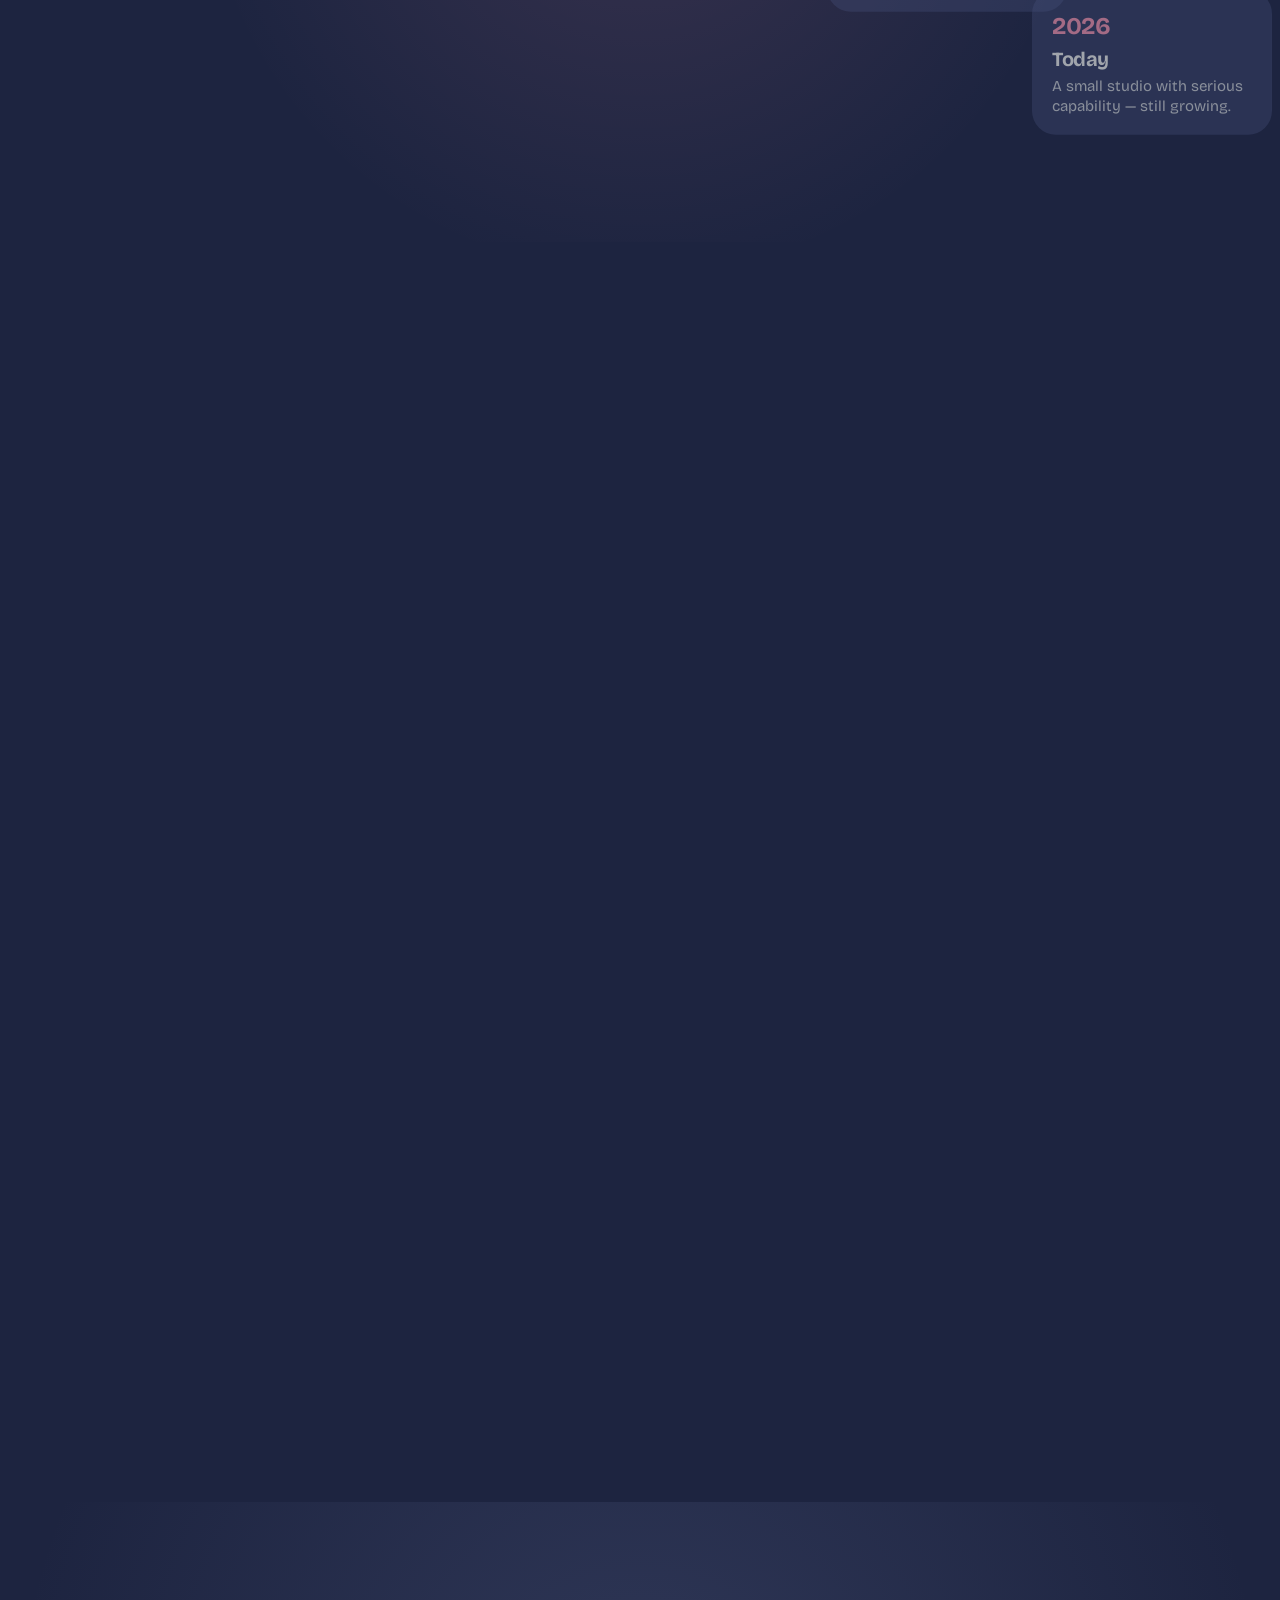
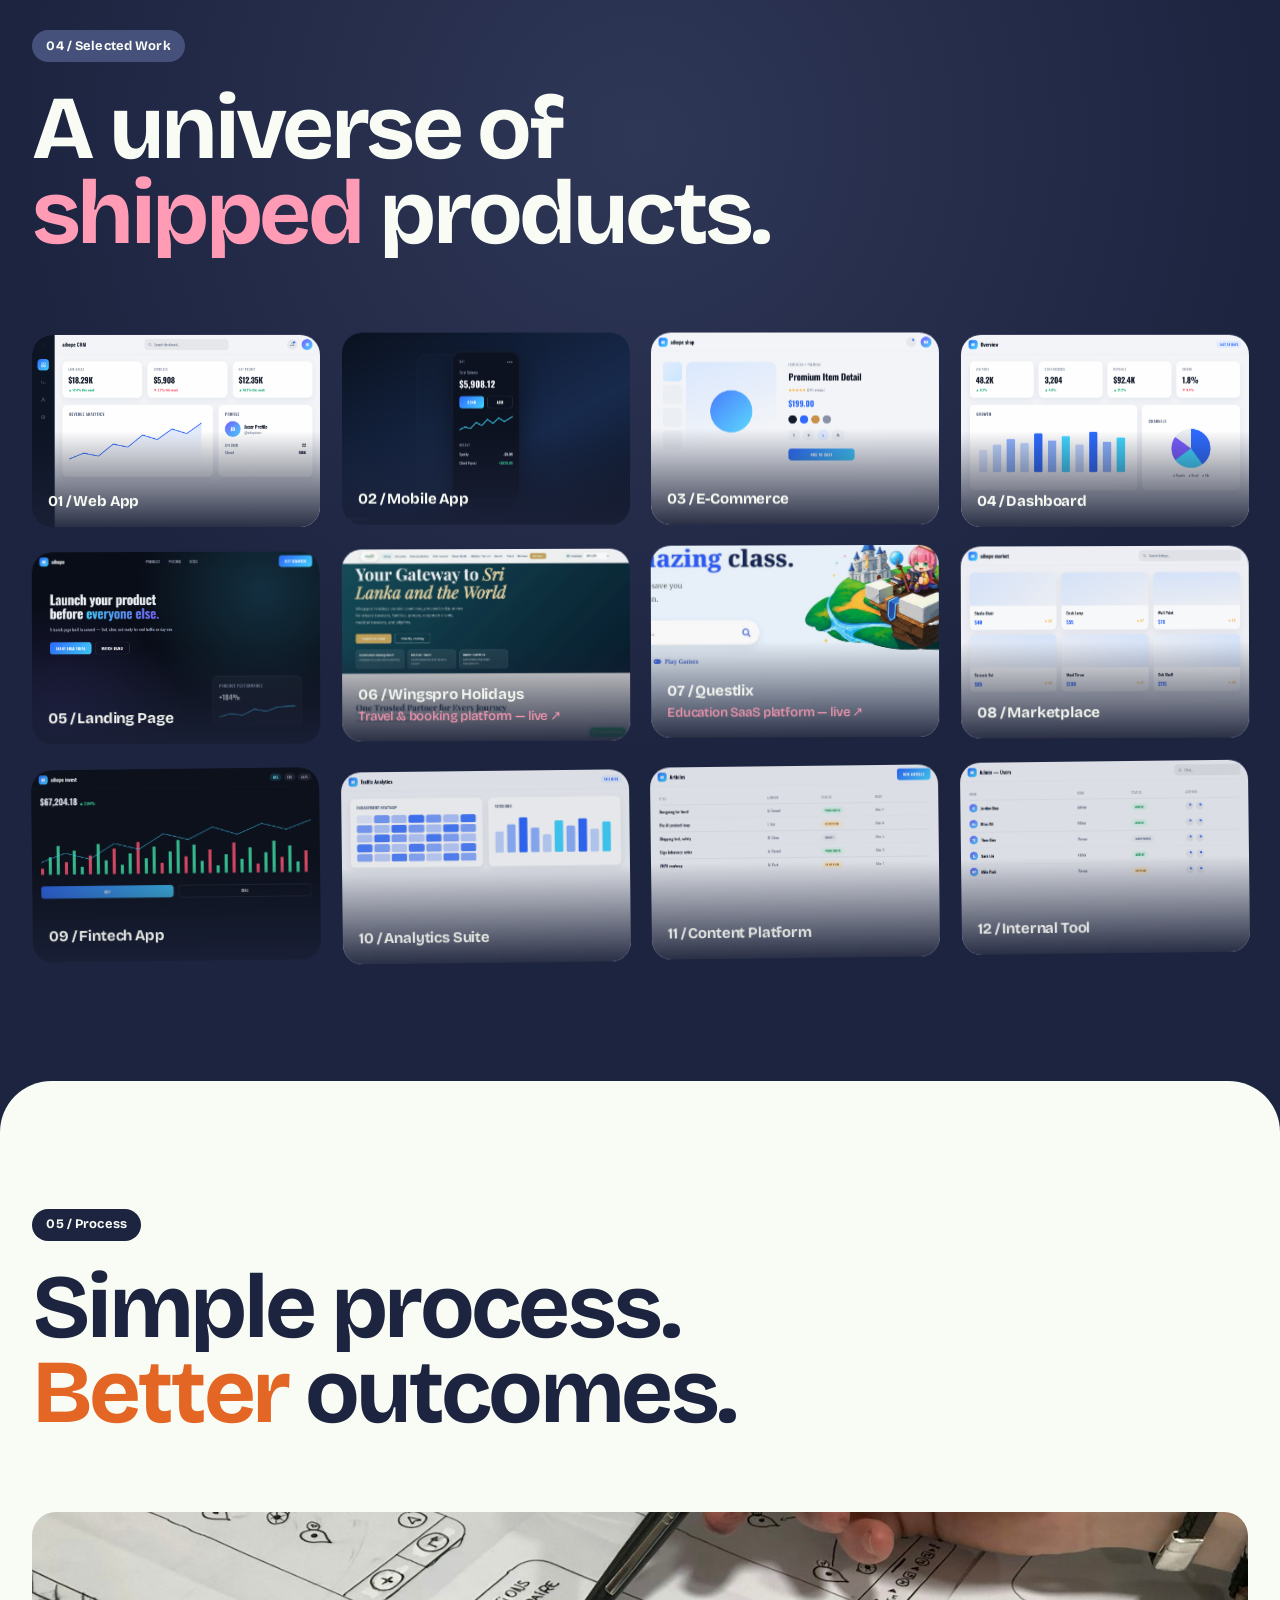
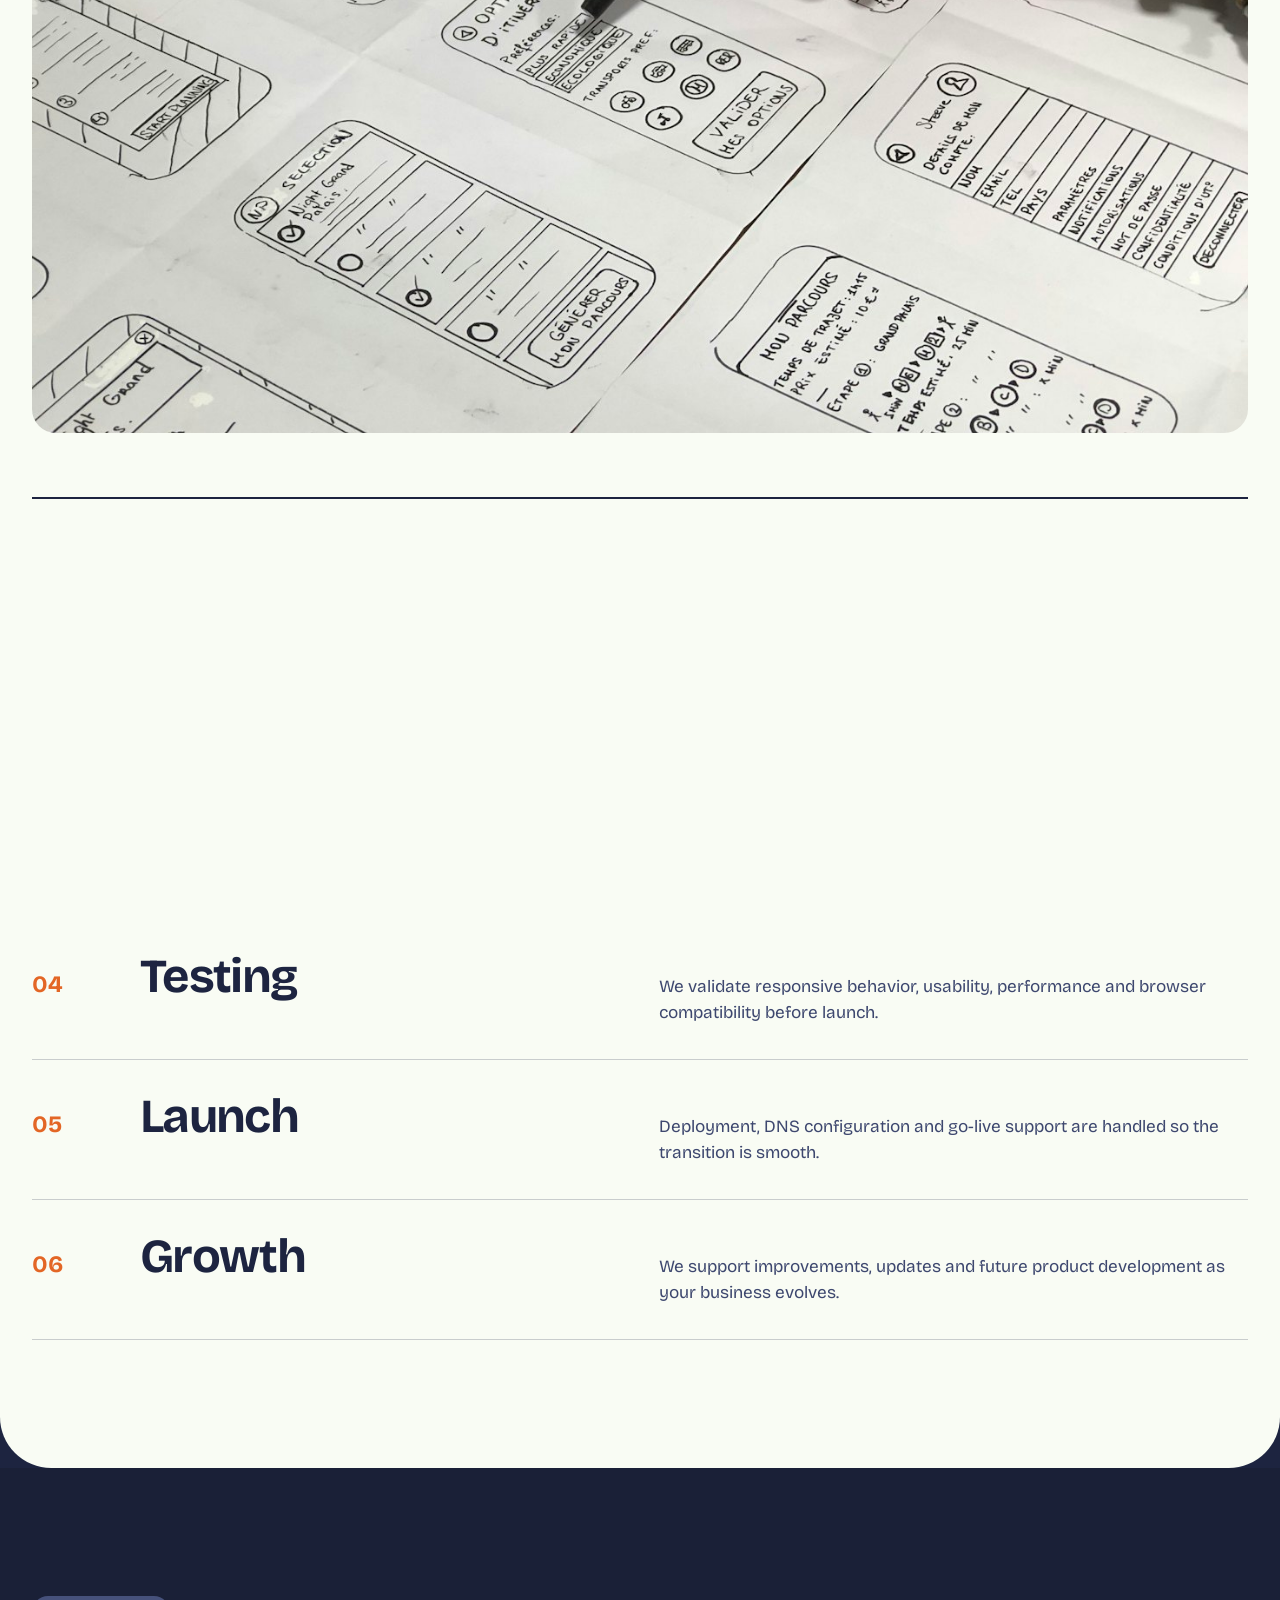
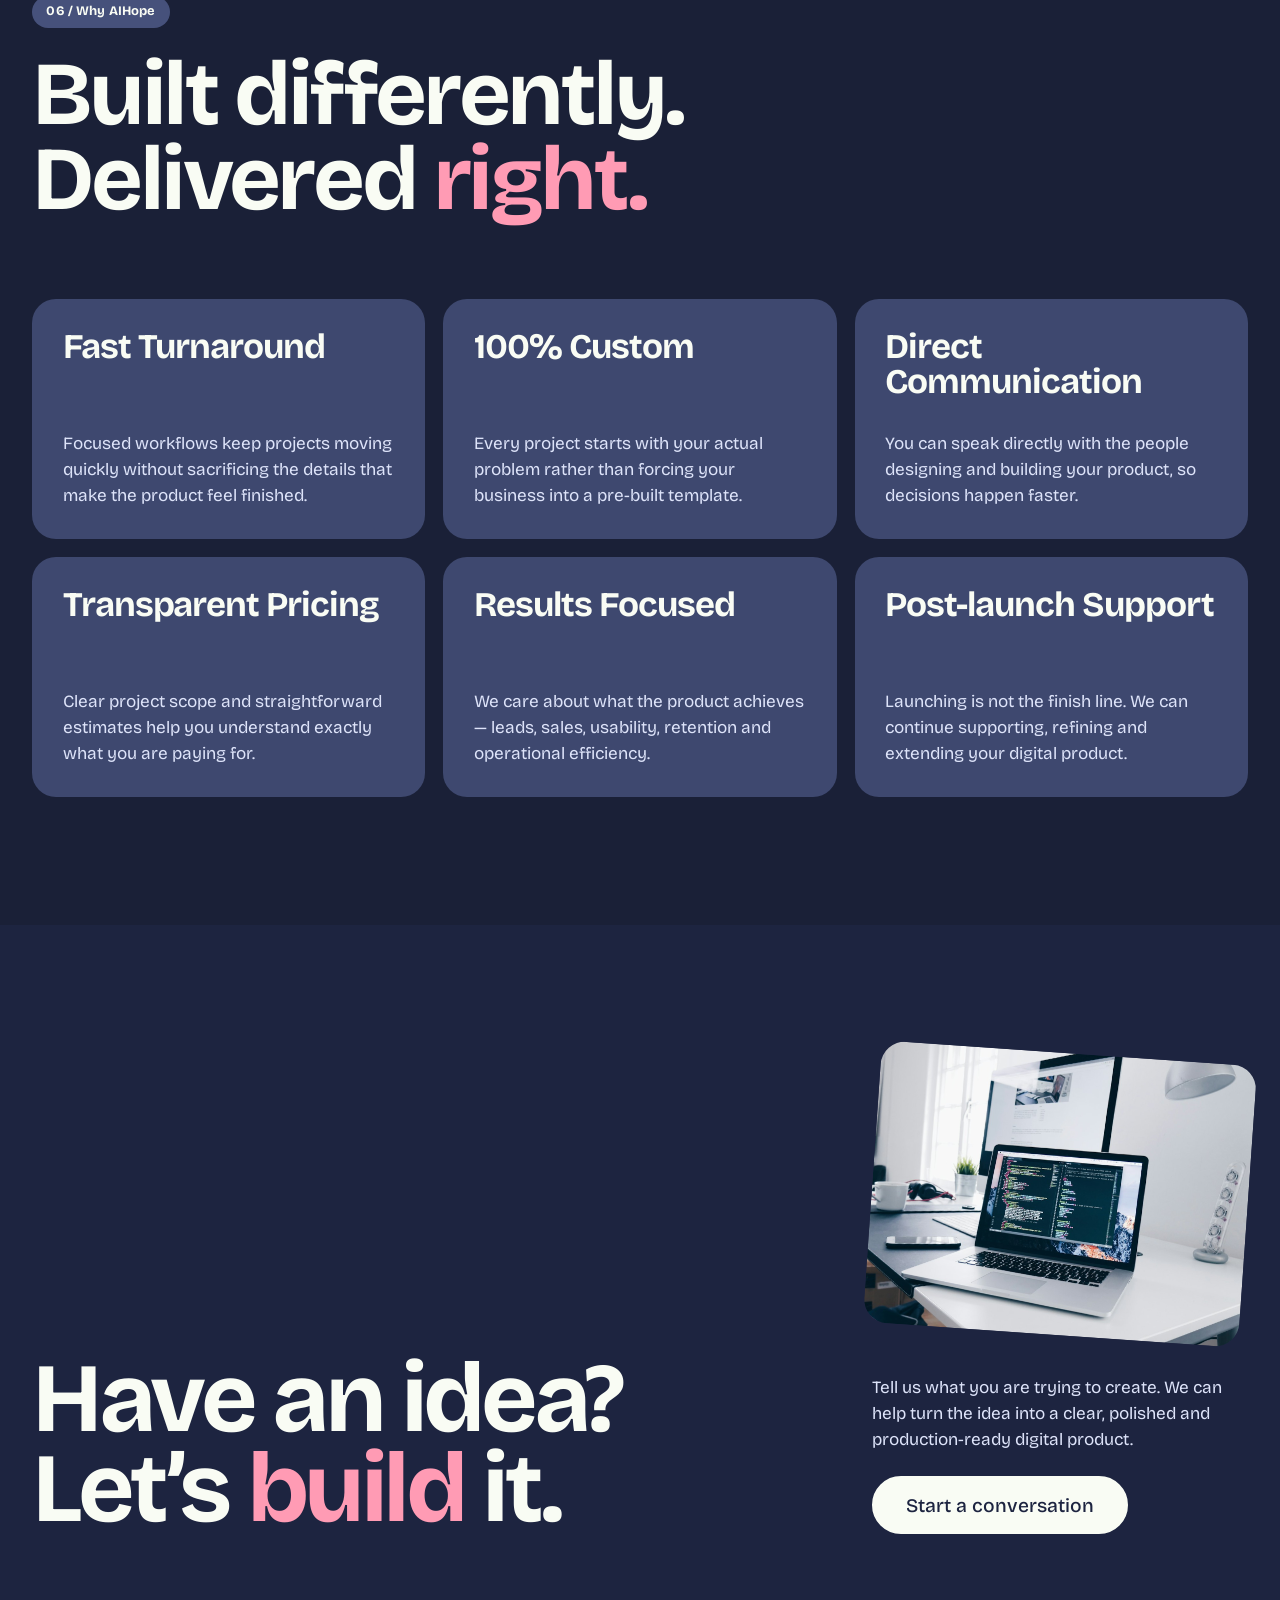
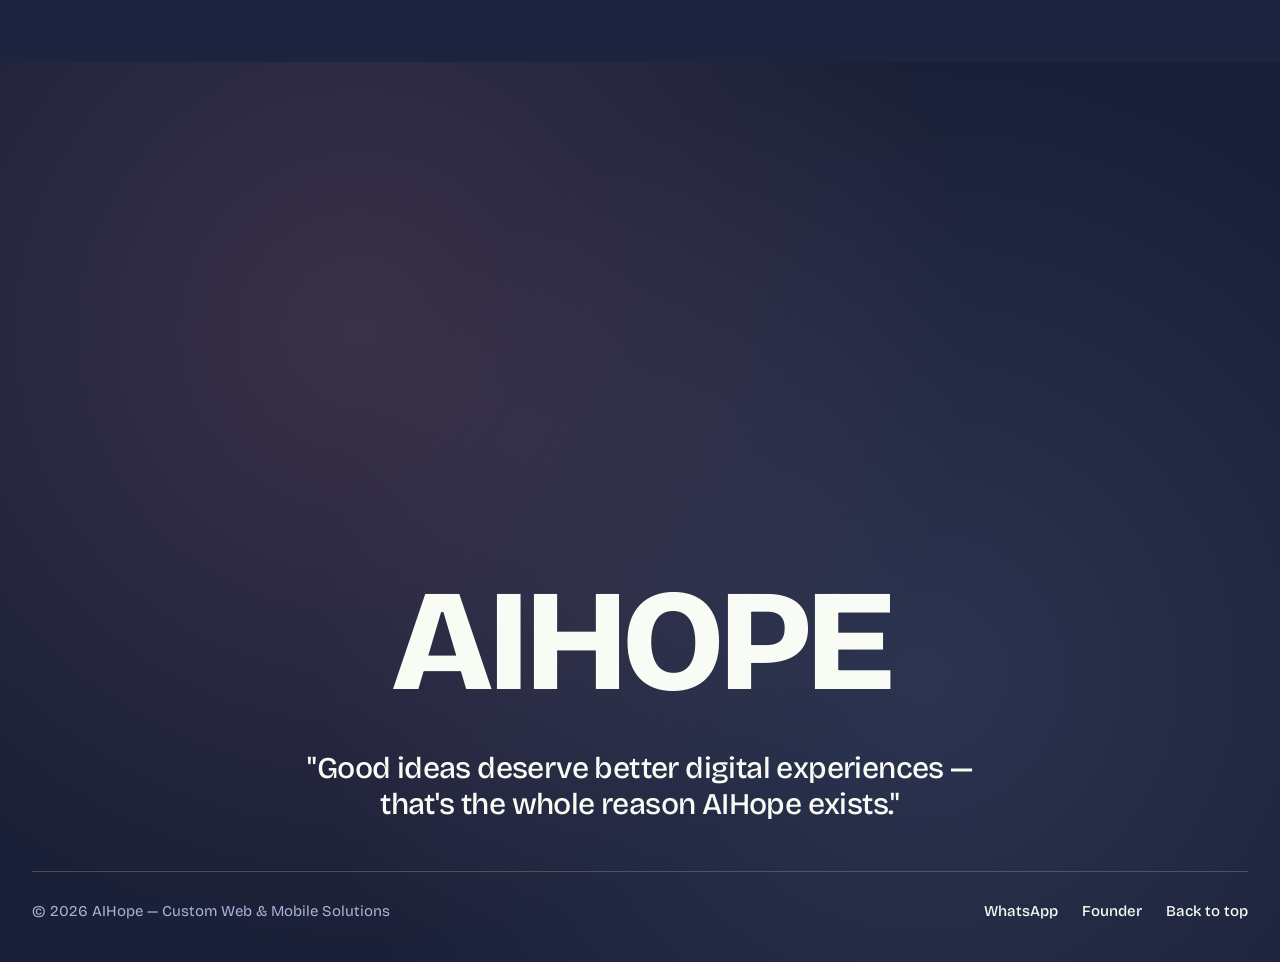
==== commit 32b17468: "Give nav links a bordered pill group and version the assets - Nav links sit in a bordered capsule wi" ====
--- a/index.html
+++ b/index.html
@@ -12,7 +12,7 @@
   <meta name="description" content="AIHope builds custom websites, mobile apps, e-commerce platforms and digital products for modern businesses.">
   <meta name="robots" content="index,follow">
 
-  <link rel="stylesheet" href="src/styles/app.css">
+  <link rel="stylesheet" href="src/styles/app.css?v=3">
 </head>
 <body>
 
@@ -62,7 +62,7 @@
         <p class="hero-lead" data-s1-lead>
           Custom websites, mobile applications and digital platforms built for
           ambitious businesses. Clear strategy, thoughtful design and modern
-          engineering — without recycled templates.
+          engineering without recycled templates.
         </p>
         <div class="hero-actions" data-s1-actions>
           <a class="btn btn-solid" href="#story">See our journey</a>
@@ -261,6 +261,6 @@
 
 </main>
 
-<script type="module" src="src/main.js"></script>
+<script type="module" src="src/main.js?v=3"></script>
 </body>
 </html>
--- a/src/styles/app.css
+++ b/src/styles/app.css
@@ -69,9 +69,13 @@
 .brand{ display:inline-flex; align-items:center; gap:12px; }
 .brand img{ width:40px; height:40px; object-fit:contain; border-radius:50%; background:var(--cream); }
 .brand span{ font-weight:800; font-size:1.5rem; letter-spacing:-.03em; }
-.nav-links{ display:flex; align-items:center; gap:clamp(1.25rem,2.4vw,2.5rem); font-weight:500; font-size:1.0625rem; }
-.nav-links a{ transition:color .25s ease; }
-.nav-links a:hover{ color:var(--pink); }
+.nav-links{
+  display:flex; align-items:center; gap:4px; padding:5px; border:1.5px solid var(--pill-stroke); border-radius:52px;
+  background:rgba(29,36,64,.55); backdrop-filter:blur(10px); -webkit-backdrop-filter:blur(10px);
+  font-weight:500; font-size:1rem; line-height:1;
+}
+.nav-links a{ display:inline-flex; align-items:center; height:40px; padding:0 18px; border-radius:40px; transition:background .25s ease, color .25s ease; }
+.nav-links a:hover{ background:var(--pink); color:var(--navy); }
 .nav-right{ display:flex; align-items:center; gap:12px; }
 .nav-cta{
   display:inline-flex; align-items:center; height:52px; padding:0 28px; border-radius:52px;
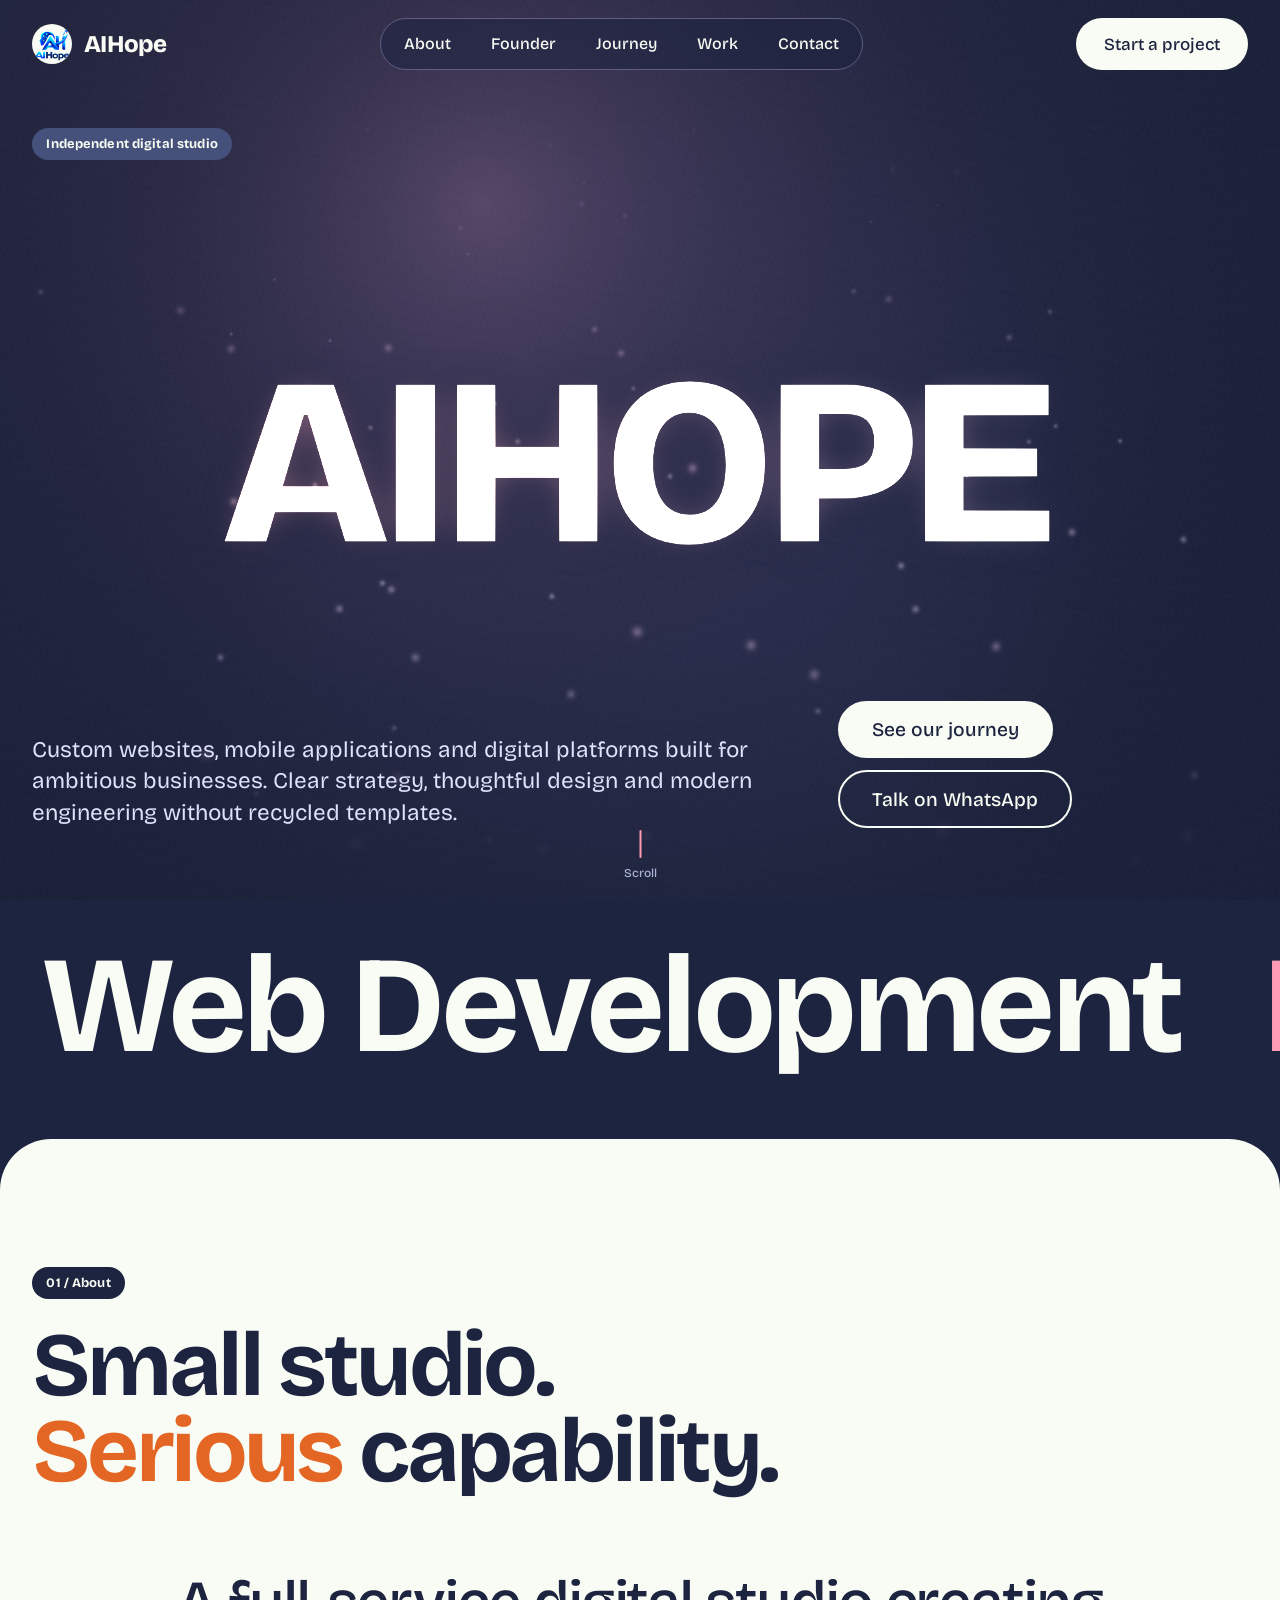
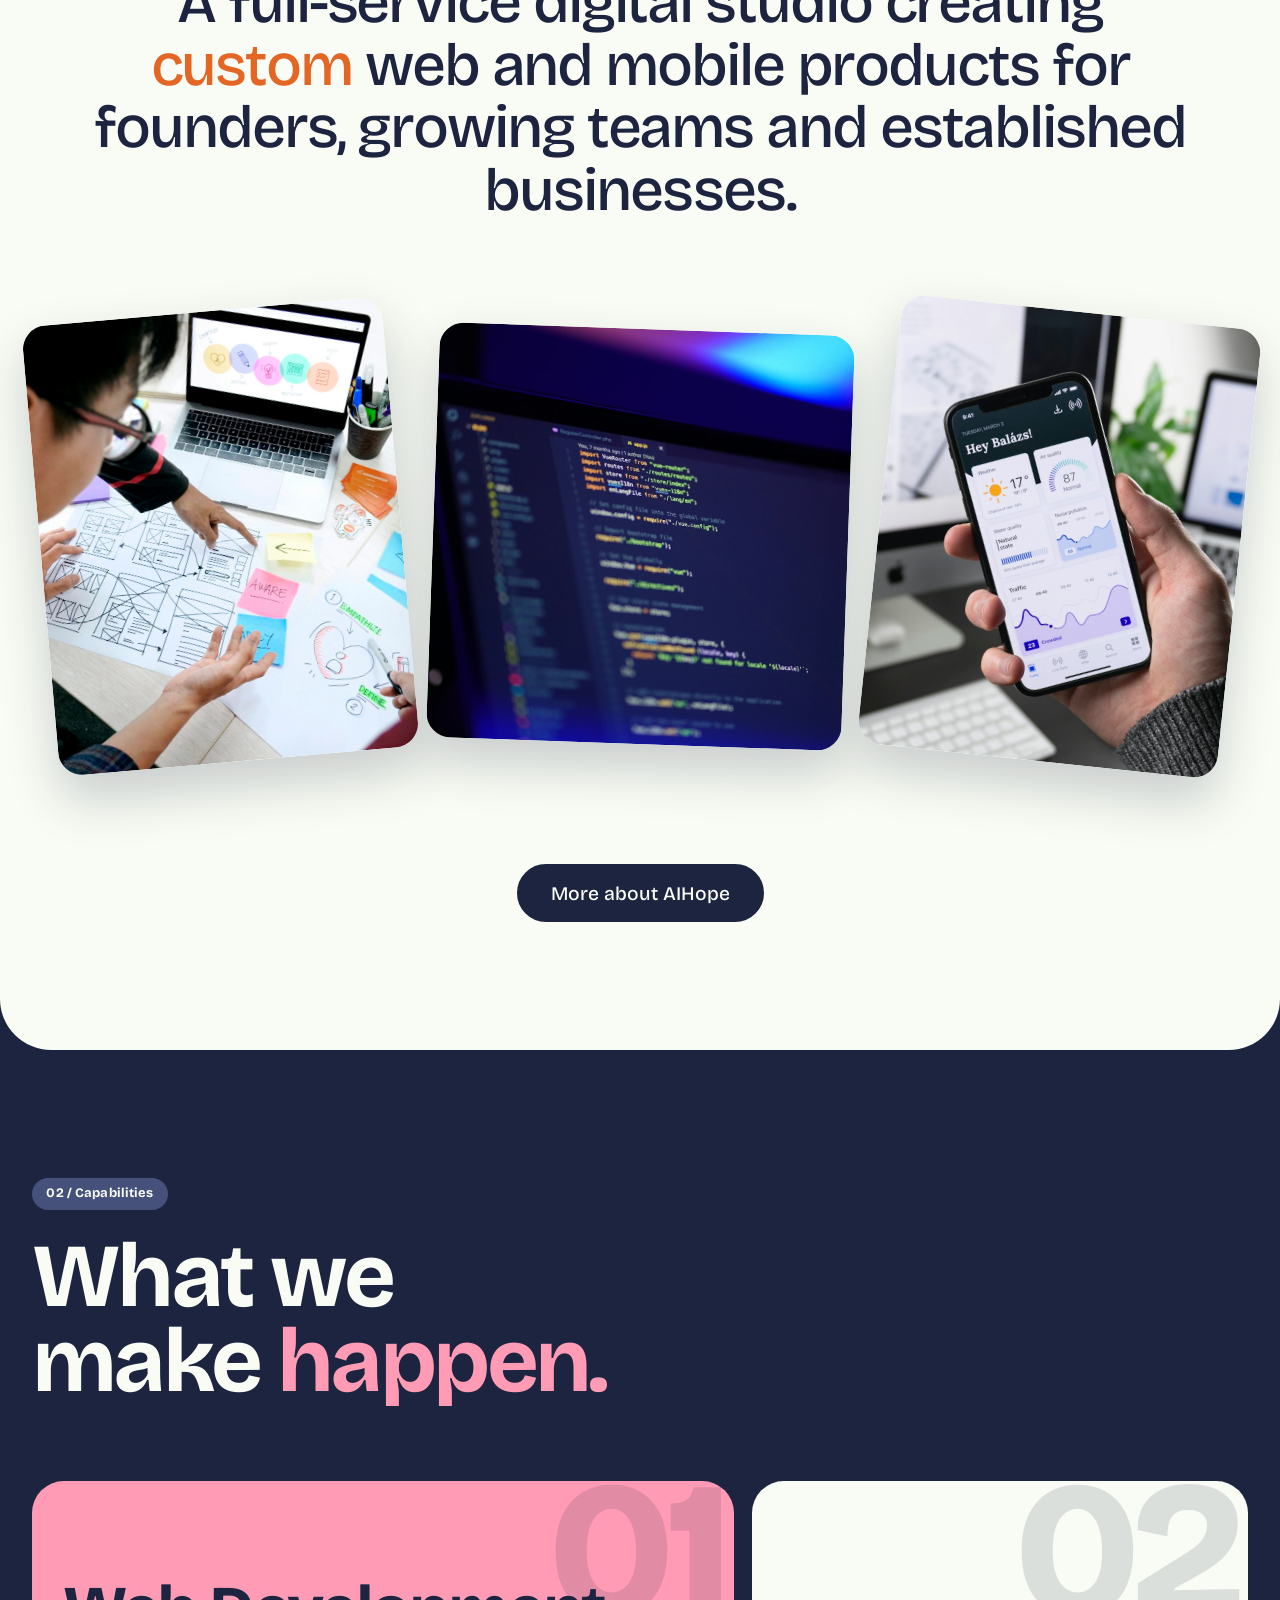
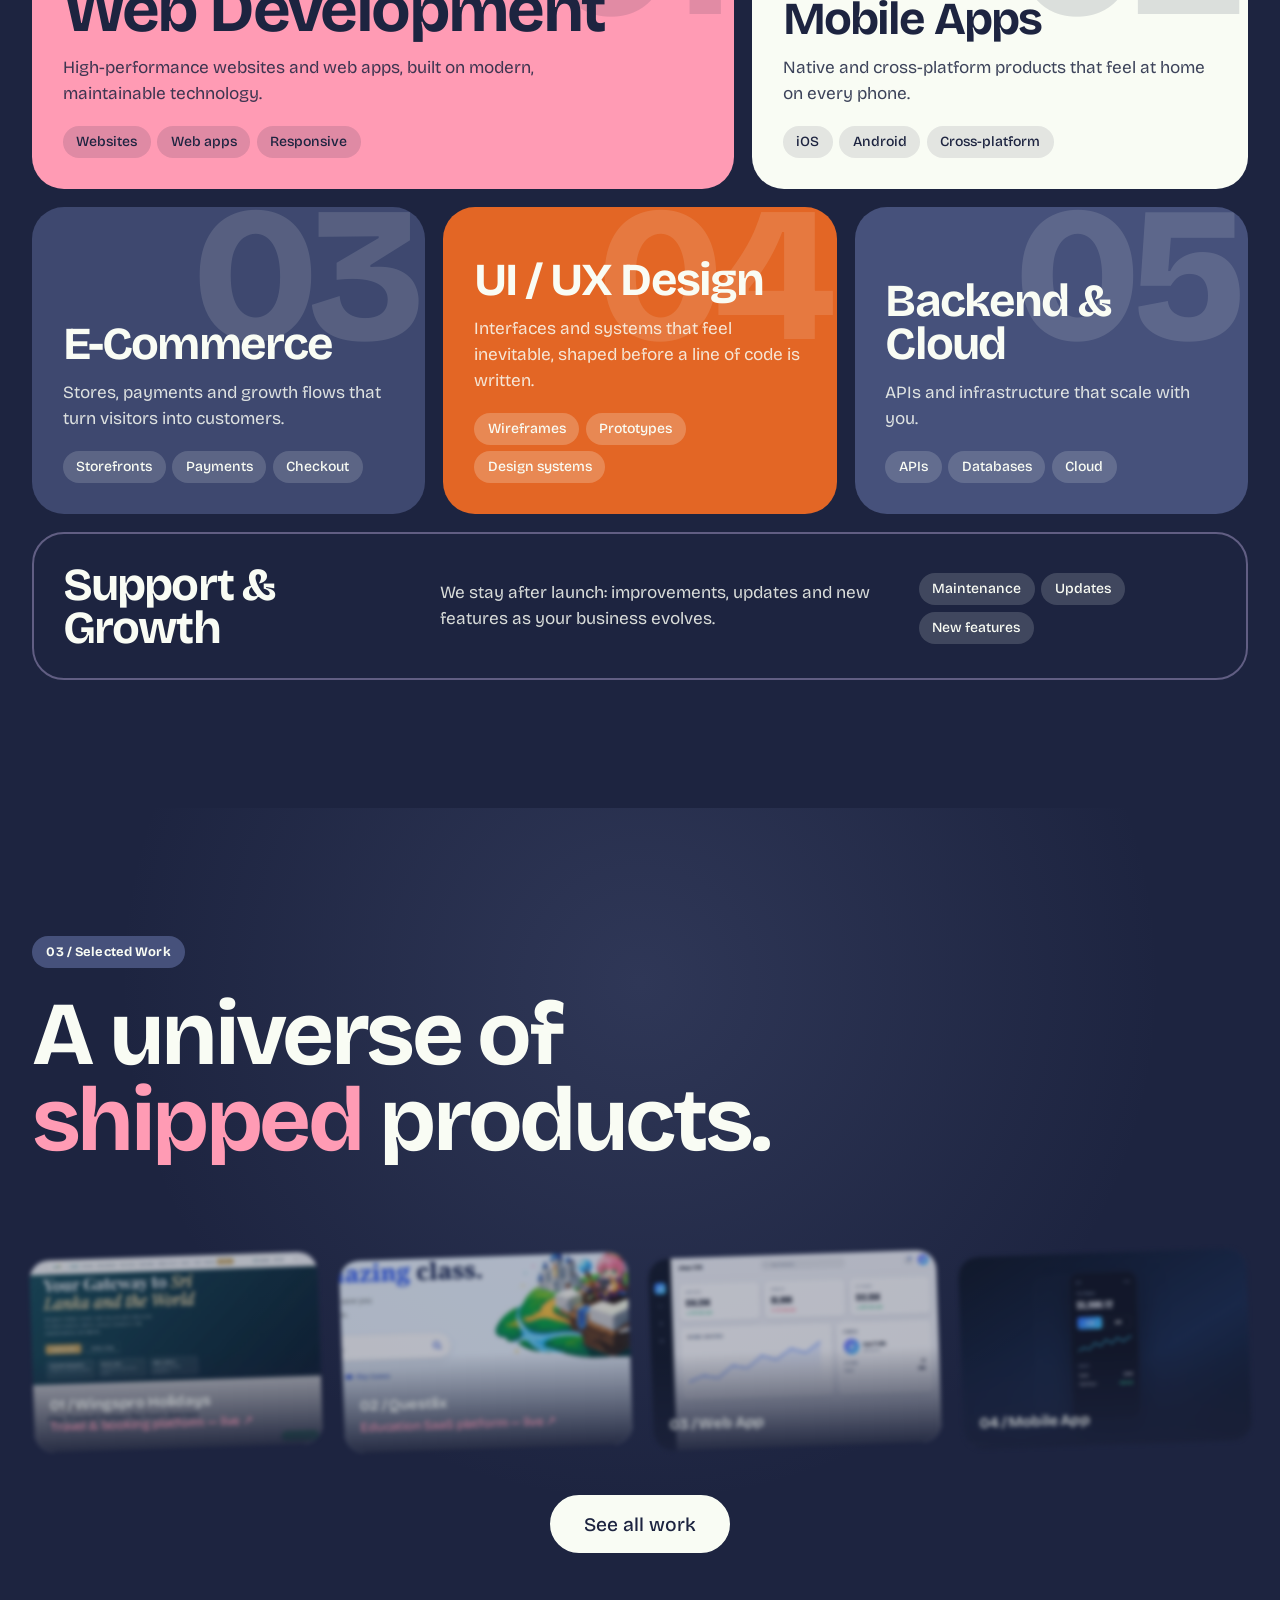
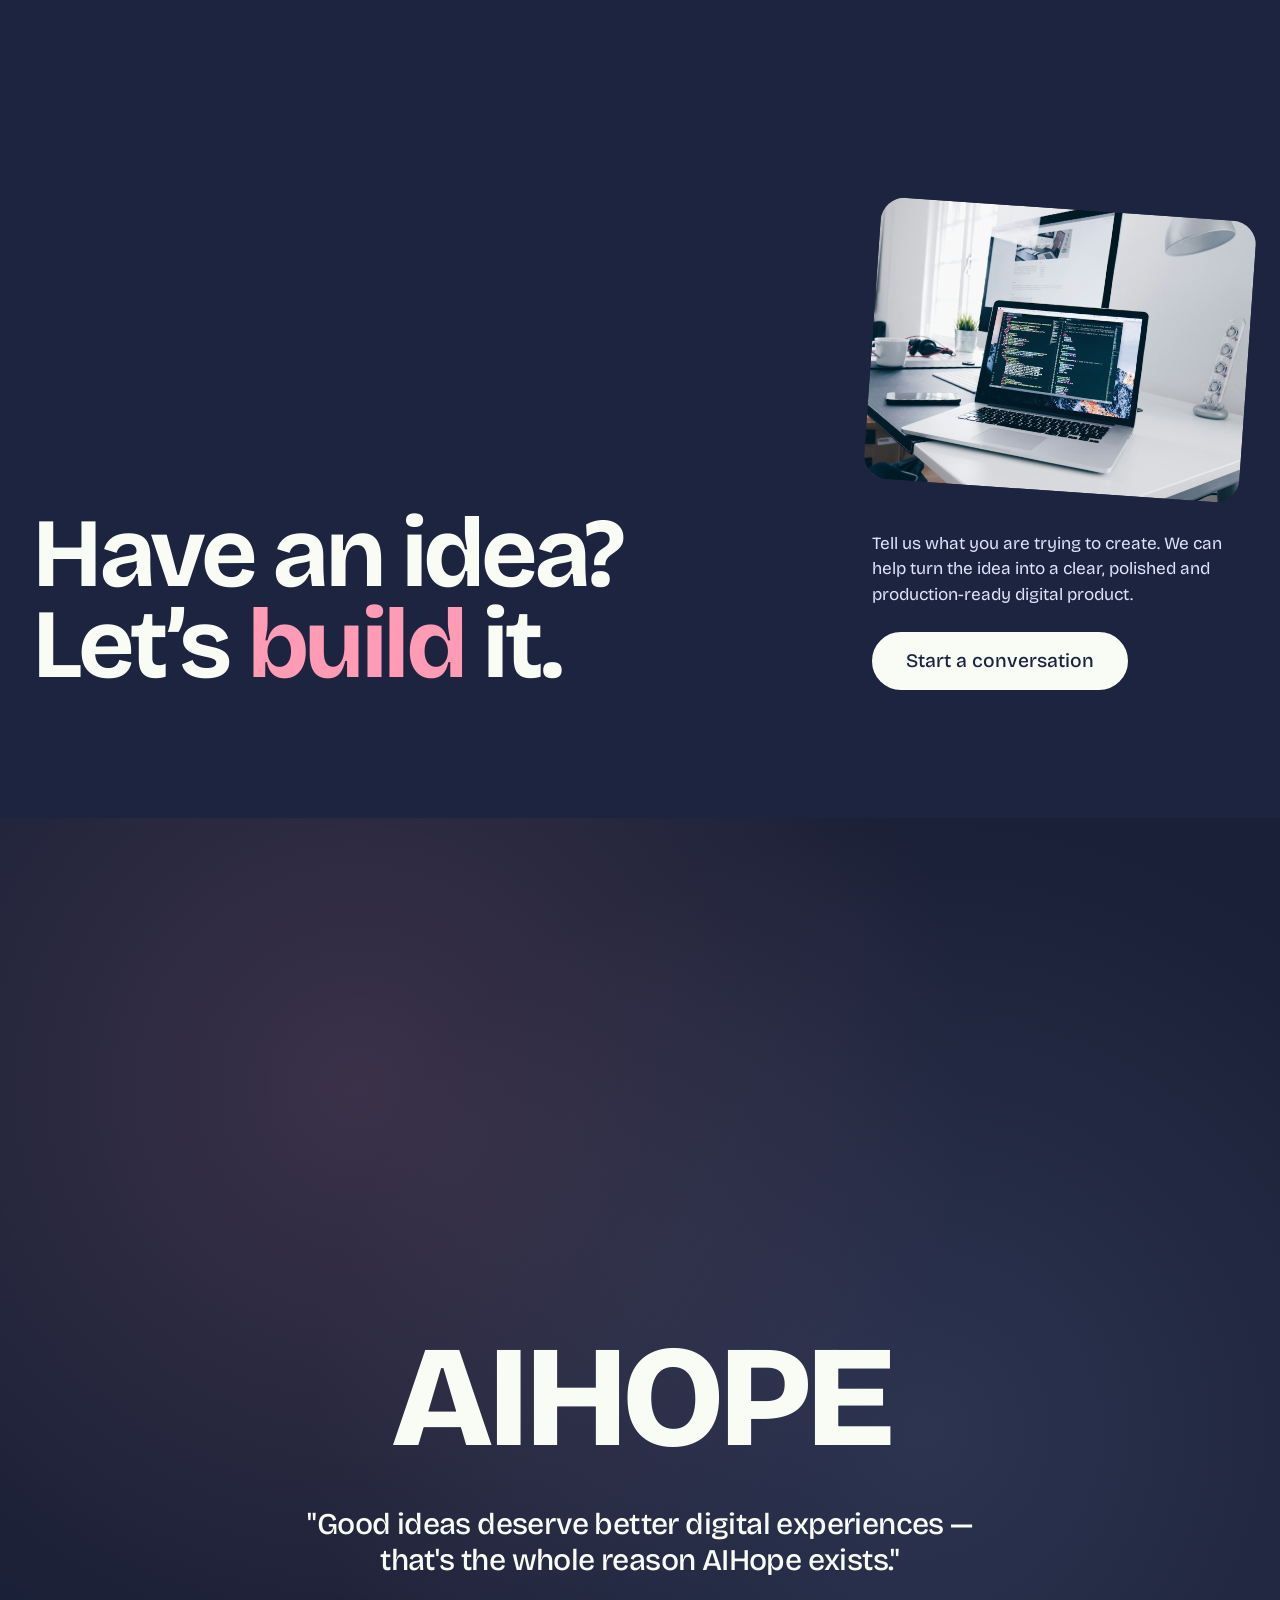
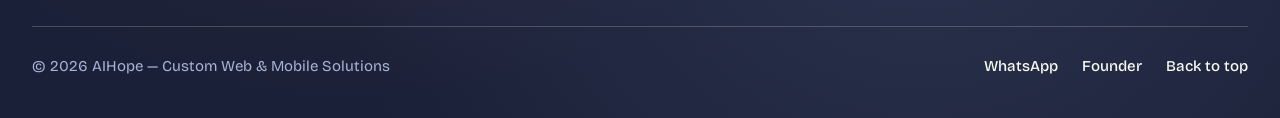
==== commit 22f20416: "Split site into separate pages and replace timeline with animated journey - Add about, journey, work" ====
--- a/index.html
+++ b/index.html
@@ -12,23 +12,23 @@
   <meta name="description" content="AIHope builds custom websites, mobile apps, e-commerce platforms and digital products for modern businesses.">
   <meta name="robots" content="index,follow">
 
-  <link rel="stylesheet" href="src/styles/app.css?v=3">
+  <link rel="stylesheet" href="src/styles/app.css?v=4">
 </head>
 <body>
 
 <header class="site-header" data-header>
   <div class="container nav">
-    <a class="brand" href="#top">
+    <a class="brand" href="index.html">
       <img src="favico.png" alt="AIHope logo">
       <span>AIHope</span>
     </a>
 
     <nav class="nav-links" aria-label="Main navigation">
-      <a href="#about">About</a>
+      <a href="about.html">About</a>
       <a href="founder.html">Founder</a>
-      <a href="#story">Journey</a>
-      <a href="#work">Work</a>
-      <a href="#contact">Contact</a>
+      <a href="journey.html">Journey</a>
+      <a href="work.html">Work</a>
+      <a href="contact.html">Contact</a>
     </nav>
 
     <div class="nav-right">
@@ -41,11 +41,12 @@
 </header>
 
 <nav class="mobile-menu" id="mobileMenu" aria-label="Menu">
-  <a href="#about">About</a>
+  <a href="index.html" aria-current="page">Home</a>
+  <a href="about.html">About</a>
   <a href="founder.html">Founder</a>
-  <a href="#story">Journey</a>
-  <a href="#work">Work</a>
-  <a href="#contact">Contact</a>
+  <a href="journey.html">Journey</a>
+  <a href="work.html">Work</a>
+  <a href="contact.html">Contact</a>
   <a class="menu-small" href="https://wa.me/821094859943" target="_blank" rel="noopener noreferrer">Talk on WhatsApp ↗</a>
 </nav>
 
@@ -65,7 +66,7 @@
           engineering without recycled templates.
         </p>
         <div class="hero-actions" data-s1-actions>
-          <a class="btn btn-solid" href="#story">See our journey</a>
+          <a class="btn btn-solid" href="journey.html">See our journey</a>
           <a class="btn" href="https://wa.me/821094859943" target="_blank" rel="noopener noreferrer">Talk on WhatsApp</a>
         </div>
       </div>
@@ -100,23 +101,7 @@
         <img src="public/images/studio-mobile.jpg" alt="Hand holding a phone with a dashboard app in front of a desktop design" width="1400" height="1050" loading="lazy">
       </div>
 
-      <div class="about-stack">
-        <div class="about-item">
-          <div class="about-num">01</div>
-          <h3>Built around your business</h3>
-          <p>No generic templates. Every interface and feature is shaped around your goals, users and workflow.</p>
-        </div>
-        <div class="about-item">
-          <div class="about-num">02</div>
-          <h3>Design + development together</h3>
-          <p>Strategy, UI/UX and engineering stay connected from the first wireframe through launch.</p>
-        </div>
-        <div class="about-item">
-          <div class="about-num">03</div>
-          <h3>Clear communication</h3>
-          <p>Direct contact, transparent progress and practical recommendations throughout the project.</p>
-        </div>
-      </div>
+      <div class="section-cta"><a class="btn btn-solid" href="about.html">More about AIHope</a></div>
     </div>
   </section>
 
@@ -168,70 +153,20 @@
     </div>
   </section>
 
-  <!-- SCENE 3 — timeline -->
-  <section class="timeline-scene" id="story" data-s3>
-    <div class="timeline-pin">
-      <canvas data-s3-canvas></canvas>
-      <div class="container timeline-head">
-        <div class="section-kicker">03 / Journey</div>
-        <h2 class="section-title">Every year,<br><span class="accent">further.</span></h2>
-      </div>
-      <div class="chrono-clock" data-s3-clock>
-        <div class="chrono-hand" data-s3-hand></div>
-        <div class="chrono-pivot"></div>
-      </div>
-      <div class="timeline-rail" data-s3-rail></div>
-    </div>
-  </section>
-
   <!-- SCENE 4 — project gallery -->
   <section class="gallery" id="work" data-s4>
     <canvas class="gallery-plate" data-s4-canvas></canvas>
     <div class="container" style="position:relative;z-index:1">
       <div class="section-head">
-        <div class="section-kicker">04 / Selected Work</div>
+        <div class="section-kicker">03 / Selected Work</div>
         <h2 class="section-title">A universe of<br><span class="accent">shipped</span> products.</h2>
       </div>
-      <div class="project-grid" data-s4-grid></div>
-    </div>
-  </section>
-
-  <section class="section is-light" id="process">
-    <div class="container">
-      <div class="section-head">
-        <div class="section-kicker">05 / Process</div>
-        <h2 class="section-title">Simple process.<br><span class="accent">Better</span> outcomes.</h2>
-      </div>
-      <img class="process-media" src="public/images/process-sketches.jpg" alt="Pen marking up hand-drawn mobile app wireframes" width="1400" height="1050" loading="lazy">
-      <div class="process-list">
-        <div class="process-row"><div class="process-no">01</div><h3>Discovery</h3><p>We define your audience, business goals, technical needs and what success should look like.</p></div>
-        <div class="process-row"><div class="process-no">02</div><h3>Design</h3><p>We shape the structure, visual direction and interaction model before development begins.</p></div>
-        <div class="process-row"><div class="process-no">03</div><h3>Development</h3><p>We build with modern, maintainable technology and give you clear progress updates throughout.</p></div>
-        <div class="process-row"><div class="process-no">04</div><h3>Testing</h3><p>We validate responsive behavior, usability, performance and browser compatibility before launch.</p></div>
-        <div class="process-row"><div class="process-no">05</div><h3>Launch</h3><p>Deployment, DNS configuration and go-live support are handled so the transition is smooth.</p></div>
-        <div class="process-row"><div class="process-no">06</div><h3>Growth</h3><p>We support improvements, updates and future product development as your business evolves.</p></div>
-      </div>
-    </div>
-  </section>
-
-  <section class="section is-deep" id="why">
-    <div class="container">
-      <div class="section-head">
-        <div class="section-kicker">06 / Why AIHope</div>
-        <h2 class="section-title">Built differently.<br>Delivered <span class="accent">right.</span></h2>
-      </div>
-      <div class="why-wrap">
-        <article class="why-card"><h3>Fast Turnaround</h3><p>Focused workflows keep projects moving quickly without sacrificing the details that make the product feel finished.</p></article>
-        <article class="why-card"><h3>100% Custom</h3><p>Every project starts with your actual problem rather than forcing your business into a pre-built template.</p></article>
-        <article class="why-card"><h3>Direct Communication</h3><p>You can speak directly with the people designing and building your product, so decisions happen faster.</p></article>
-        <article class="why-card"><h3>Transparent Pricing</h3><p>Clear project scope and straightforward estimates help you understand exactly what you are paying for.</p></article>
-        <article class="why-card"><h3>Results Focused</h3><p>We care about what the product achieves — leads, sales, usability, retention and operational efficiency.</p></article>
-        <article class="why-card"><h3>Post-launch Support</h3><p>Launching is not the finish line. We can continue supporting, refining and extending your digital product.</p></article>
-      </div>
-    </div>
-  </section>
-
-  <section class="contact" id="contact">
+      <div class="project-grid" data-s4-grid data-limit="4"></div>
+      <div class="section-cta"><a class="btn btn-solid" href="work.html">See all work</a></div>
+    </div>
+  </section>
+
+  <section class="contact">
     <div class="container contact-grid">
       <h2>Have an idea?<br>Let’s <span class="accent">build</span> it.</h2>
       <div class="contact-side">
@@ -261,6 +196,6 @@
 
 </main>
 
-<script type="module" src="src/main.js?v=3"></script>
+<script type="module" src="src/main.js?v=4"></script>
 </body>
 </html>
--- a/src/styles/app.css
+++ b/src/styles/app.css
@@ -76,6 +76,7 @@
 }
 .nav-links a{ display:inline-flex; align-items:center; height:40px; padding:0 18px; border-radius:40px; transition:background .25s ease, color .25s ease; }
 .nav-links a:hover{ background:var(--pink); color:var(--navy); }
+.nav-links a[aria-current="page"]{ background:var(--cream); color:var(--navy); }
 .nav-right{ display:flex; align-items:center; gap:12px; }
 .nav-cta{
   display:inline-flex; align-items:center; height:52px; padding:0 28px; border-radius:52px;
@@ -120,7 +121,7 @@
 .mobile-menu.open a:nth-child(4){ transition-delay:.15s,.15s,0s; }
 .mobile-menu.open a:nth-child(5){ transition-delay:.2s,.2s,0s; }
 .mobile-menu.open a:nth-child(6){ transition-delay:.25s,.25s,0s; }
-.mobile-menu a:hover{ color:var(--pink); }
+.mobile-menu a:hover, .mobile-menu a[aria-current="page"]{ color:var(--pink); }
 .mobile-menu a.menu-small{ margin-top:1.6em; font-size:1.125rem; font-weight:500; letter-spacing:0; color:var(--muted); }
 
 /* ============ BUTTONS / TAGS ============ */
@@ -239,38 +240,57 @@
   .cap-card:nth-child(6) .cap-num{ display:none; }
 }
 
-.timeline-head{ position:relative; z-index:2; display:flex; flex-direction:column; align-items:center; gap:1.25rem; text-align:center; }
-
-/* ============ SCENE 3 -- TIMELINE ============ */
-.timeline-scene{ height:240svh; position:relative; }
-.timeline-pin{ position:sticky; top:0; height:100svh; overflow:clip; }
-.timeline-pin canvas{ position:absolute; inset:0; width:100%; height:100%; }
-.timeline-scene.is-lite .timeline-pin{
-  background:radial-gradient(circle at 50% 55%, rgba(255,155,180,.12), transparent 55%), var(--navy);
-}
-.timeline-head{ padding-top:104px; }
-.timeline-head .section-title{ font-size:clamp(2.5rem, 1.8rem + 2.4vw, 4.25rem); }
-.chrono-clock{
-  position:absolute; right:8%; top:6%; width:110px; height:110px;
-  border-radius:50%; border:2px solid var(--pill-stroke); z-index:2; background:var(--navy-deep);
-}
-.chrono-hand{ position:absolute; left:50%; top:50%; width:2px; height:56px; background:linear-gradient(var(--pink), transparent); transform-origin:top center; }
-.chrono-pivot{ position:absolute; left:50%; top:50%; width:10px; height:10px; margin:-5px; border-radius:50%; background:var(--pink); }
-.timeline-rail{ position:absolute; inset:0; z-index:3; }
-.year-card{
-  position:absolute; transform:translate(-50%,-50%); width:min(240px, 46vw); text-align:left; cursor:pointer;
-  padding:18px 20px; border-radius:var(--radius); background:rgba(70,81,123,.6); color:var(--cream);
-  opacity:.6; transition:opacity .3s, background .3s, color .3s;
-}
-.year-card.active{ opacity:1; background:var(--cream); color:var(--navy); }
-.year-num{ font-weight:700; font-size:1.5rem; letter-spacing:-.02em; color:var(--pink); }
-.year-card.active .year-num{ color:var(--orange); }
-.year-card h3{ font-weight:700; font-size:1.25rem; line-height:1.1; margin:4px 0 6px; letter-spacing:-.02em; }
-.year-card p{ font-size:.9375rem; line-height:1.35; opacity:.8; }
+/* ============ INNER PAGE HERO ============ */
+.page-hero{ padding:clamp(9rem,15vw,14rem) 0 clamp(3rem,6vw,6rem); }
+.page-hero .container{ display:flex; flex-direction:column; gap:1.5rem; }
+.page-hero h1, .contact h1{ font-weight:700; font-size:clamp(2.75rem, .84rem + 6.6vw, 8.75rem); line-height:.92; letter-spacing:-.045em; }
+.page-lead{ max-width:34em; font-size:clamp(1.125rem, 1rem + .5vw, 1.5rem); line-height:1.4; color:var(--para); }
+.page-hero h1, .page-lead, .page-hero .section-kicker{ animation:heroIn .8s .1s both var(--ease); }
+.page-lead{ animation-delay:.25s; }
+.section-cta{ display:flex; justify-content:center; margin-top:clamp(2.5rem,5vw,5rem); position:relative; z-index:1; }
+
+/* ============ JOURNEY TIMELINE ============ */
+.journey-section{ padding-top:clamp(1rem,3vw,3rem); }
+.journey{ --p:1; position:relative; list-style:none; max-width:1180px; margin:0 auto; }
+.journey::before, .journey::after{ content:""; position:absolute; left:50%; top:0; bottom:0; width:2px; margin-left:-1px; border-radius:2px; }
+.journey::before{ background:var(--pill); }
+.journey::after{ background:var(--pink); transform-origin:top; transform:scaleY(var(--p)); }
+.journey-item{
+  position:relative; display:grid; grid-template-columns:1fr 1fr; gap:clamp(4rem,9vw,9rem); align-items:center;
+  padding:clamp(1.5rem,3.5vw,3.5rem) 0;
+}
+.journey-item::before{
+  content:""; position:absolute; left:50%; top:50%; z-index:1; width:18px; height:18px; margin:-9px; border-radius:50%;
+  background:var(--pink); outline:7px solid var(--navy); transition:background .4s ease, scale .5s var(--bounce);
+}
+.journey-year{
+  font-weight:800; font-size:clamp(4.5rem, 1rem + 12vw, 12rem); line-height:.85; letter-spacing:-.06em; text-align:right;
+  color:var(--pink); -webkit-text-stroke:2px var(--pink);
+  transition:color .6s ease, -webkit-text-stroke-color .6s ease, translate .7s var(--ease);
+}
+.journey-body{ max-width:24em; transition:opacity .6s ease, translate .7s var(--ease); }
+.journey-body h2{ font-weight:700; font-size:clamp(1.75rem, 1.1rem + 2.2vw, 3.5rem); line-height:.95; letter-spacing:-.04em; margin-bottom:.35em; }
+.journey-body p{ color:var(--para); font-size:clamp(1.0625rem,1rem + .3vw,1.3125rem); line-height:1.4; }
+.journey-item:nth-child(even) .journey-year{ order:2; text-align:left; }
+.journey-item:nth-child(even) .journey-body{ justify-self:end; text-align:right; }
+.journey-item:last-child .journey-year{ color:var(--cream); -webkit-text-stroke-color:var(--cream); }
+/* .is-live is set by journey.js: years wait as outlines until the line reaches them */
+.journey.is-live .journey-item:not(.is-on)::before{ background:var(--pill); scale:.6; }
+.journey.is-live .journey-item:not(.is-on) .journey-year{ color:transparent; -webkit-text-stroke-color:var(--pill-stroke); translate:-24px 0; }
+.journey.is-live .journey-item:nth-child(even):not(.is-on) .journey-year{ translate:24px 0; }
+.journey.is-live .journey-item:not(.is-on) .journey-body{ opacity:.25; translate:0 20px; }
+
+/* ============ SITE FOOTER (inner pages) ============ */
+.site-footer{ padding:0 0 40px; background:var(--navy); }
+.site-footer .container{ display:flex; justify-content:space-between; align-items:center; flex-wrap:wrap; gap:12px 24px; padding-top:28px; border-top:1px solid var(--line); font-size:.9375rem; color:var(--muted); }
+.site-footer .finale-socials{ display:flex; gap:24px; }
+.site-footer a{ color:var(--cream); font-weight:500; transition:color .25s ease; }
+.site-footer a:hover{ color:var(--pink); }
 
 /* ============ SCENE 4 -- PROJECT GALLERY ============ */
 .gallery{ padding:clamp(5rem,10vw,10rem) 0; position:relative; overflow:clip; background:var(--navy); }
 .gallery-plate{ position:absolute; inset:0; z-index:0; }
+.gallery.is-page{ padding-top:0; }
 .gallery.is-lite{ background:radial-gradient(circle at 50% 20%, rgba(111,123,169,.22), transparent 55%), var(--navy); }
 .project-grid{ position:relative; z-index:1; display:grid; grid-template-columns:repeat(4, 1fr); gap:22px; }
 .project-grid.has-hover .project-card:not(.is-hovered){ opacity:.5 !important; filter:saturate(.6) blur(1px); }
@@ -314,6 +334,8 @@
 
 /* ============ CONTACT (inline, pre-finale) ============ */
 .contact{ padding:clamp(5rem,10vw,10rem) 0; background:var(--navy); overflow:clip; }
+.contact.is-page{ padding-top:clamp(9rem,15vw,14rem); }
+.contact.is-page .section-kicker{ margin-bottom:1.5rem; }
 .contact-grid{ display:grid; grid-template-columns:1.35fr .65fr; gap:60px; align-items:end; }
 .contact-media{ width:100%; height:auto; aspect-ratio:4/3; object-fit:cover; border-radius:var(--radius); rotate:4deg; margin-bottom:2.5rem; transition:rotate .5s var(--bounce); }
 .contact-media:hover{ rotate:0deg; }
@@ -372,12 +394,12 @@
 }
 
 @media(max-width:780px){
-  .timeline-pin canvas{ opacity:.5; }
-  .chrono-clock{ display:none; }
-  .timeline-rail{ position:static; display:flex; flex-direction:column; gap:16px; padding:32px 24px 40px; }
-  .year-card{ position:static; transform:none; width:auto; opacity:.9; }
-  .timeline-scene{ height:auto; padding-bottom:20px; }
-  .timeline-pin{ position:relative; height:auto; padding-bottom:20px; }
+  .journey::before, .journey::after{ left:9px; }
+  .journey-item{ grid-template-columns:1fr; gap:.75rem; padding-left:2.75rem; }
+  .journey-item::before{ left:9px; top:calc(clamp(1.5rem,3.5vw,3.5rem) + 2.2rem); }
+  .journey-year, .journey-item:nth-child(even) .journey-year{ order:0; text-align:left; font-size:clamp(4rem,22vw,7rem); }
+  .journey-item:nth-child(even) .journey-body{ justify-self:start; text-align:left; }
+  .journey.is-live .journey-item:not(.is-on) .journey-year, .journey.is-live .journey-item:nth-child(even):not(.is-on) .journey-year{ translate:0 0; }
 }
 
 @media(max-width:700px){
@@ -405,7 +427,7 @@
 
 @media(prefers-reduced-motion:reduce){
   html{ scroll-behavior:auto; }
-  .marquee-track, .scroll-cue span, .hero-eyebrow, .hero-lead, .hero-actions, .hero-word{ animation:none; }
+  .page-hero h1, .page-lead, .page-hero .section-kicker, .marquee-track, .scroll-cue span, .hero-eyebrow, .hero-lead, .hero-actions, .hero-word{ animation:none; }
   .about-collage img, .contact-media{ transition:none; }
   .btn:hover, .nav-cta:hover{ transform:none; }
   .why-card:hover, .cap-card:hover, .cap-card:nth-child(even):hover{ rotate:none; scale:none; }
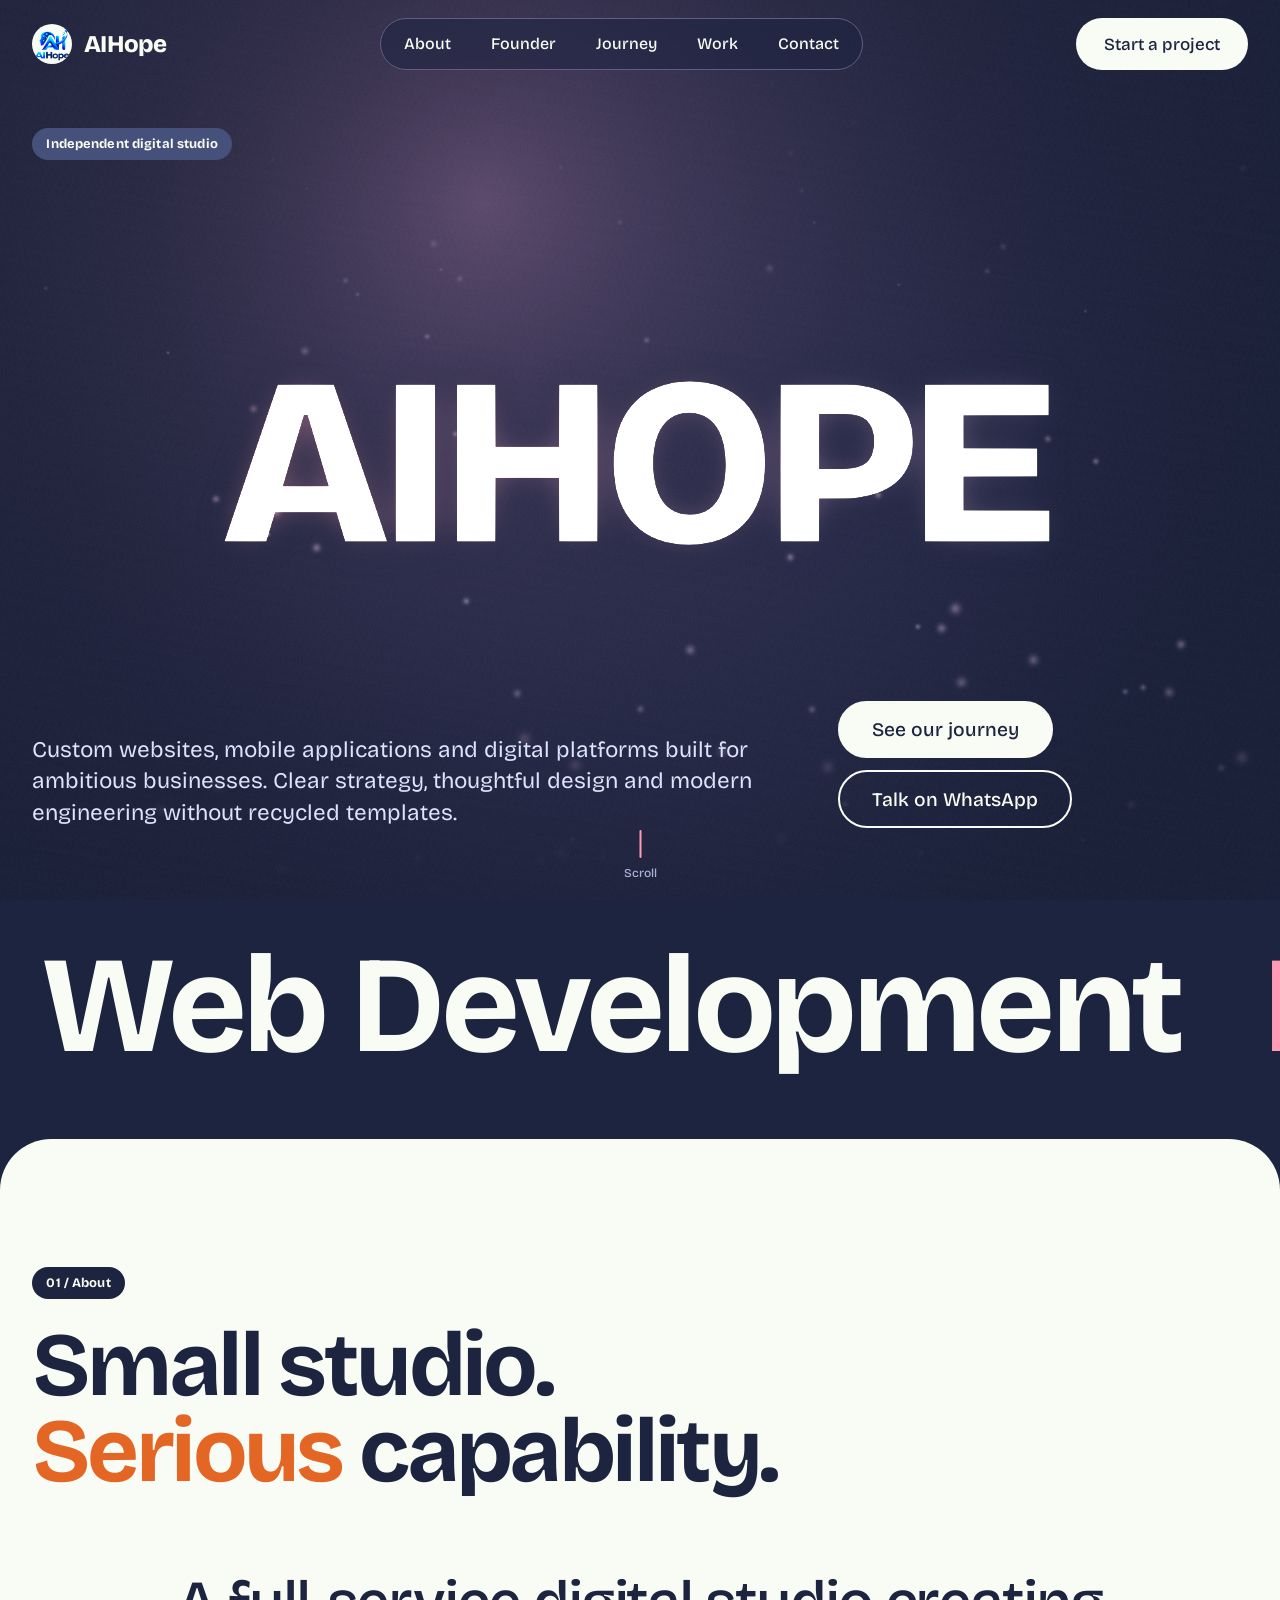
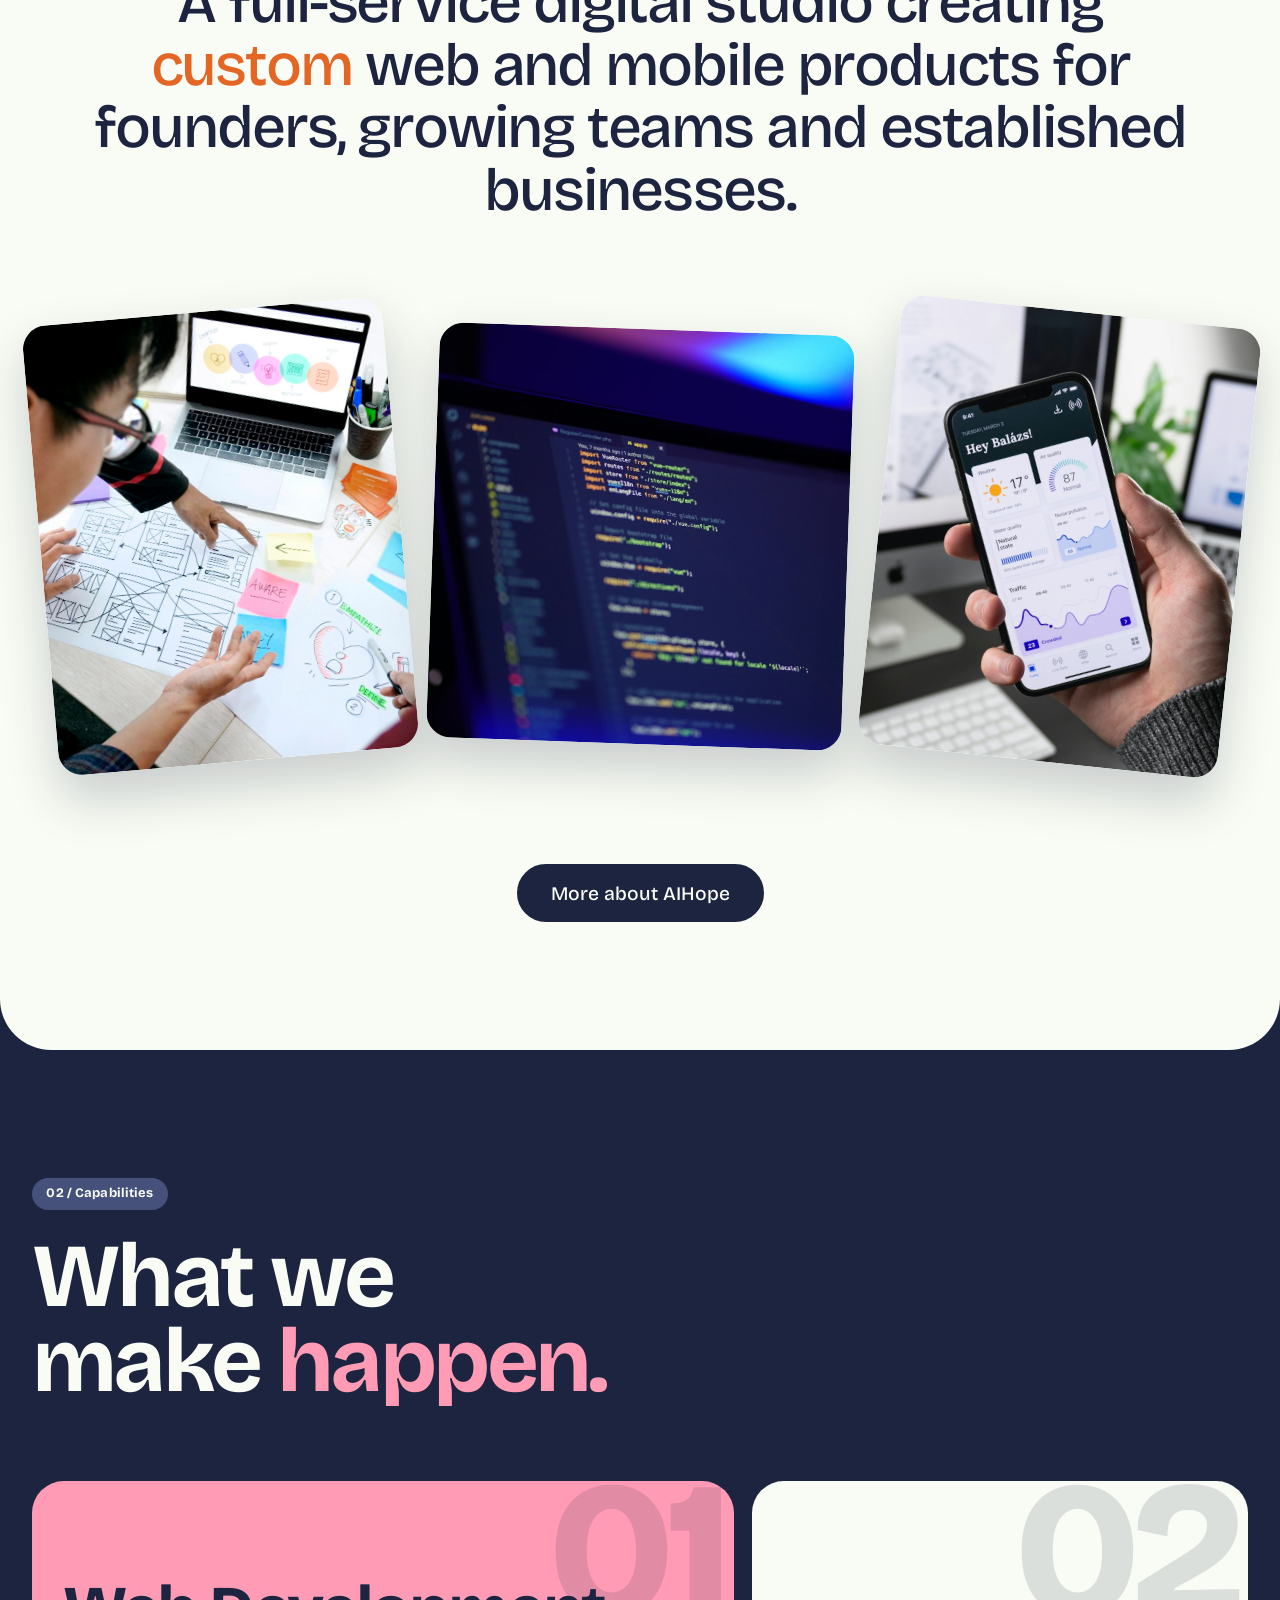
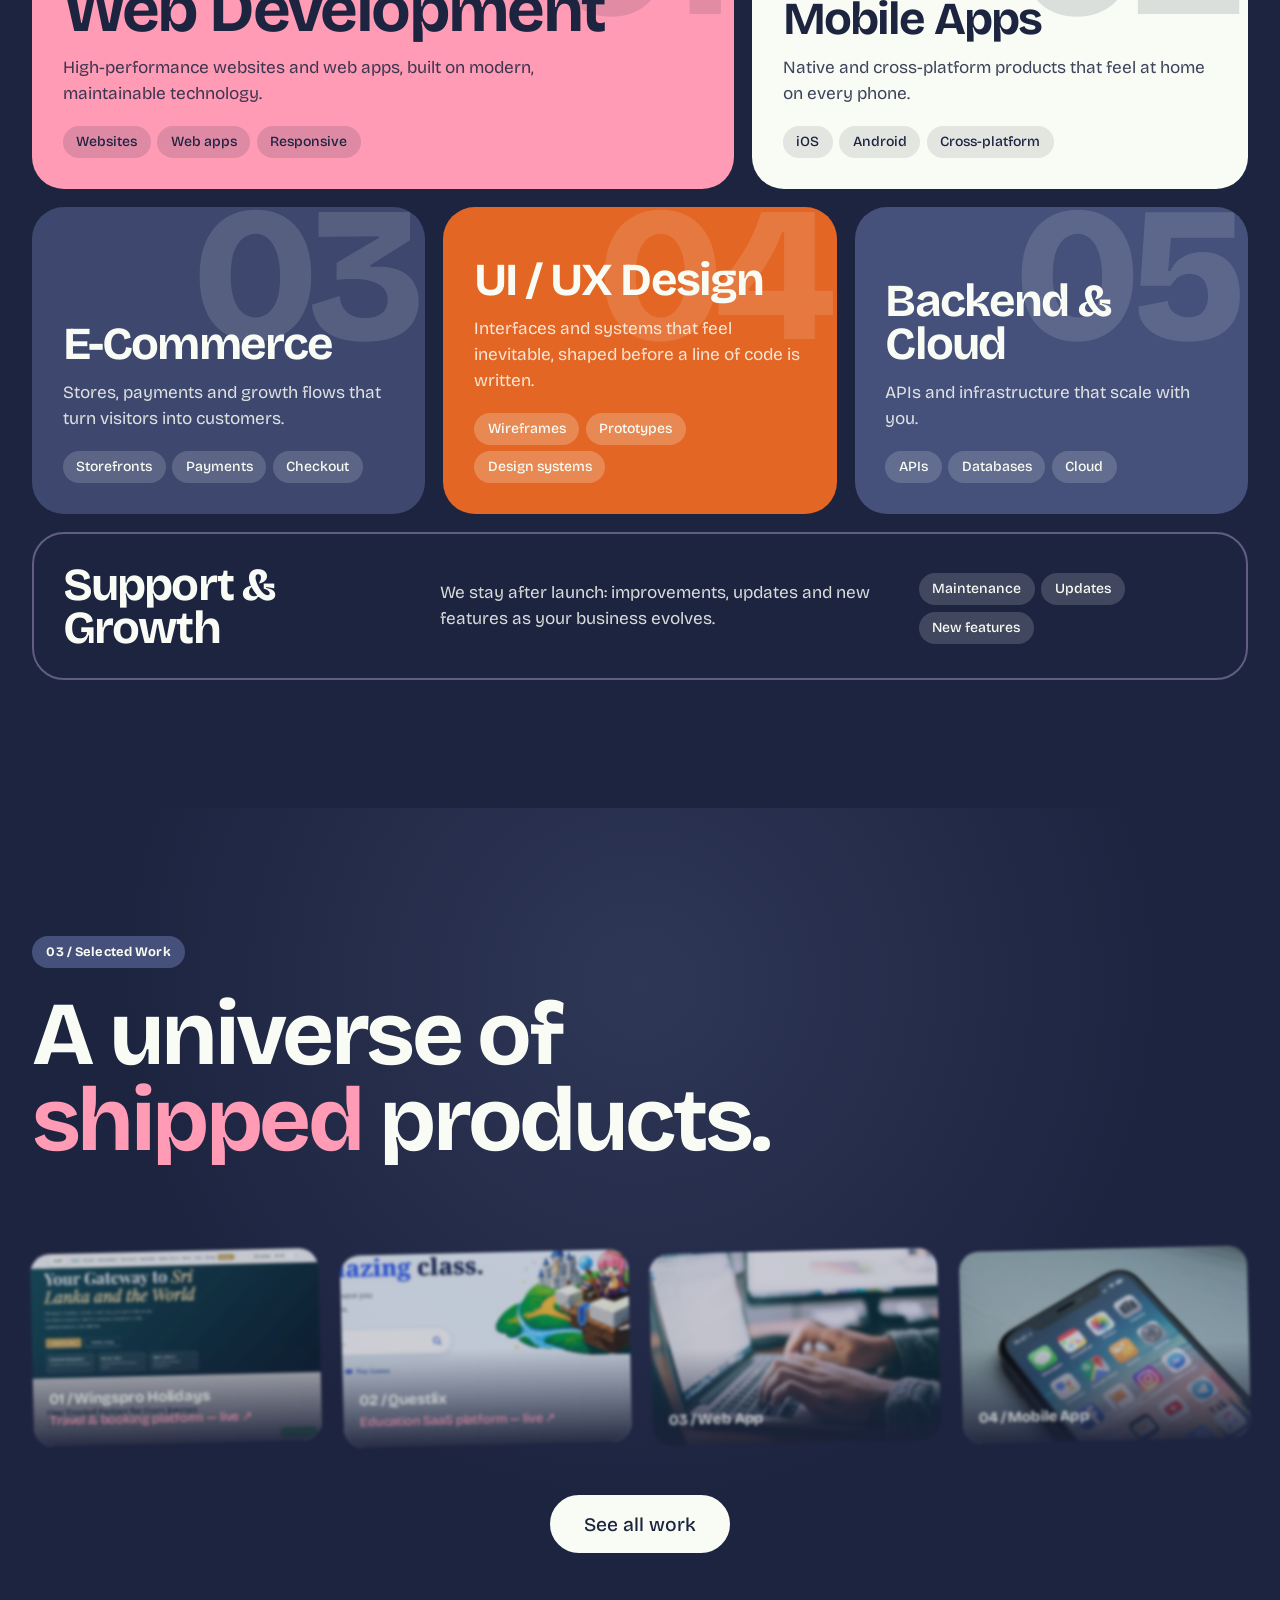
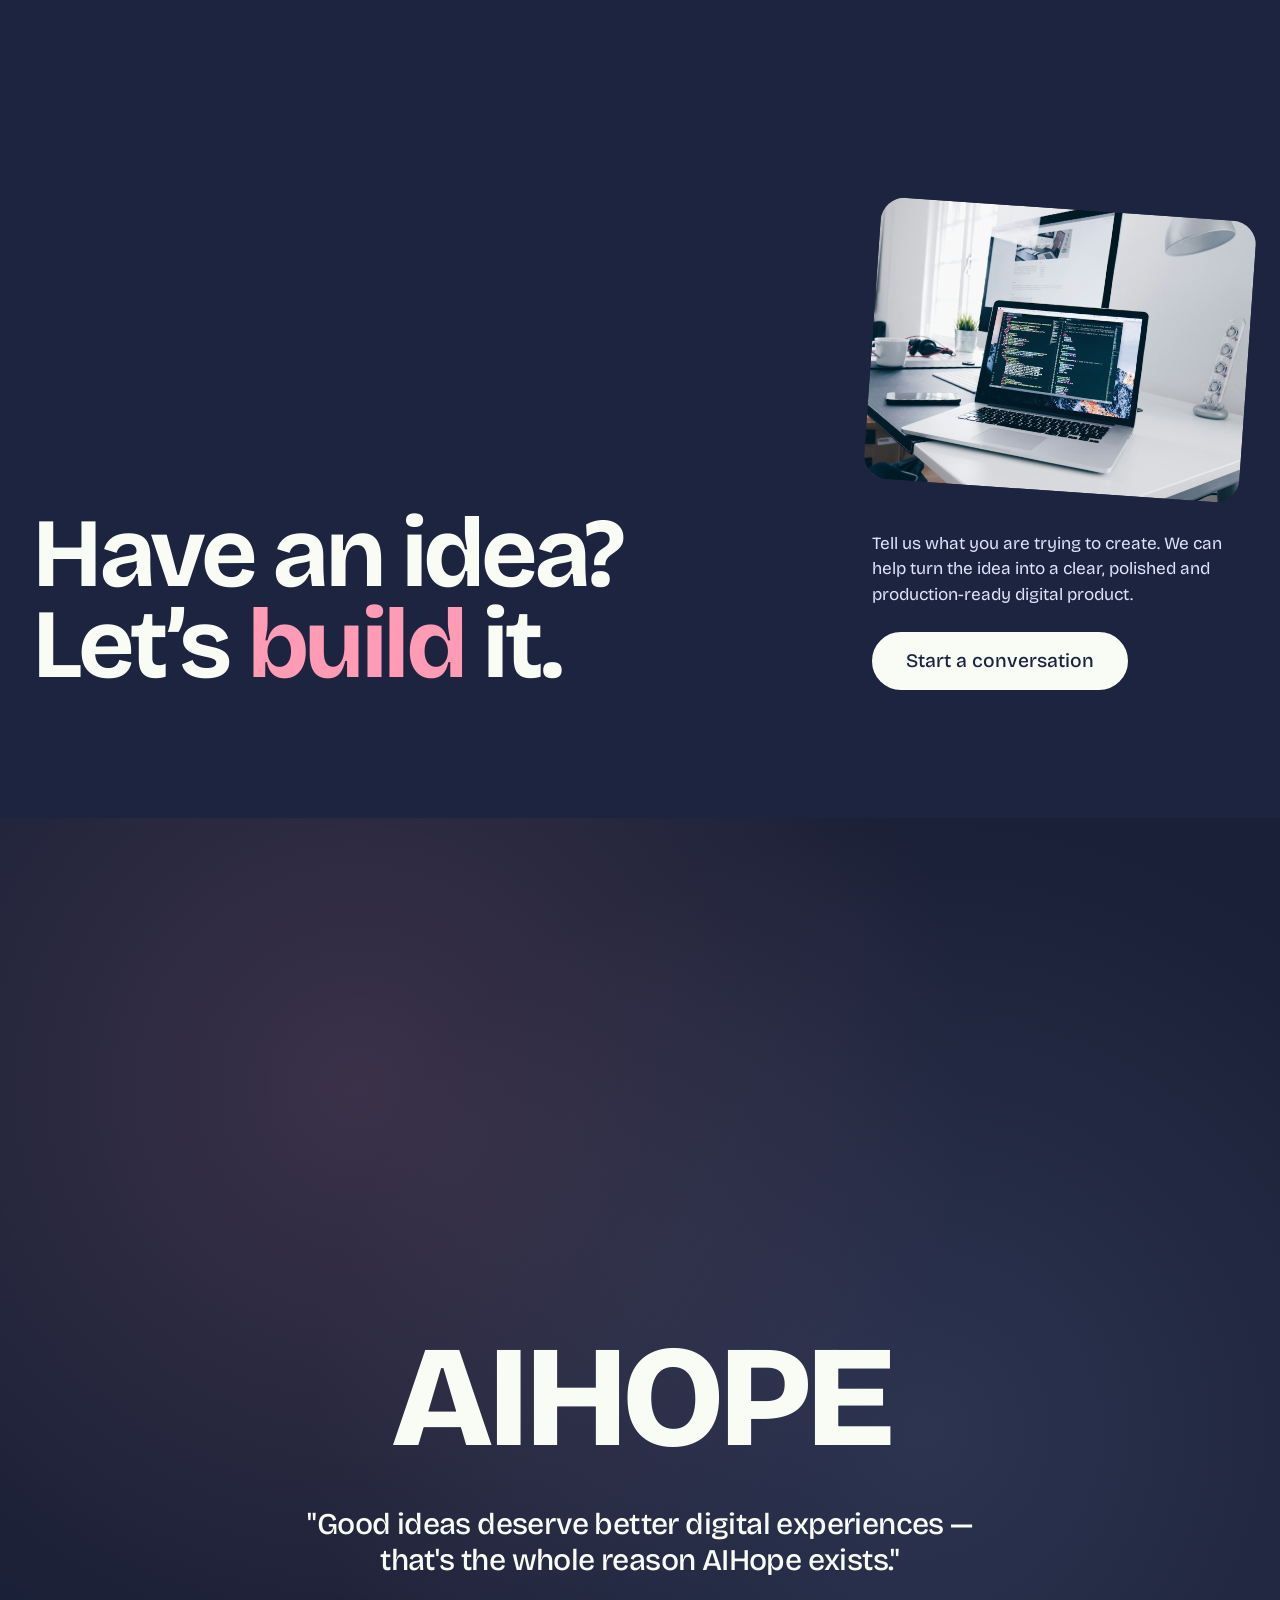
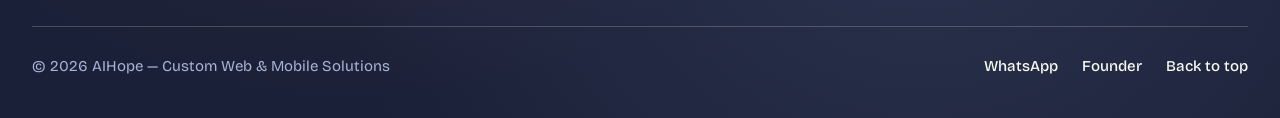
==== commit b5bcab6c: "Replace placeholder project mockups with Unsplash photos - Ten work cards now use free stock photos " ====
--- a/index.html
+++ b/index.html
@@ -12,7 +12,7 @@
   <meta name="description" content="AIHope builds custom websites, mobile apps, e-commerce platforms and digital products for modern businesses.">
   <meta name="robots" content="index,follow">
 
-  <link rel="stylesheet" href="src/styles/app.css?v=4">
+  <link rel="stylesheet" href="src/styles/app.css?v=5">
 </head>
 <body>
 
@@ -196,6 +196,6 @@
 
 </main>
 
-<script type="module" src="src/main.js?v=4"></script>
+<script type="module" src="src/main.js?v=5"></script>
 </body>
 </html>
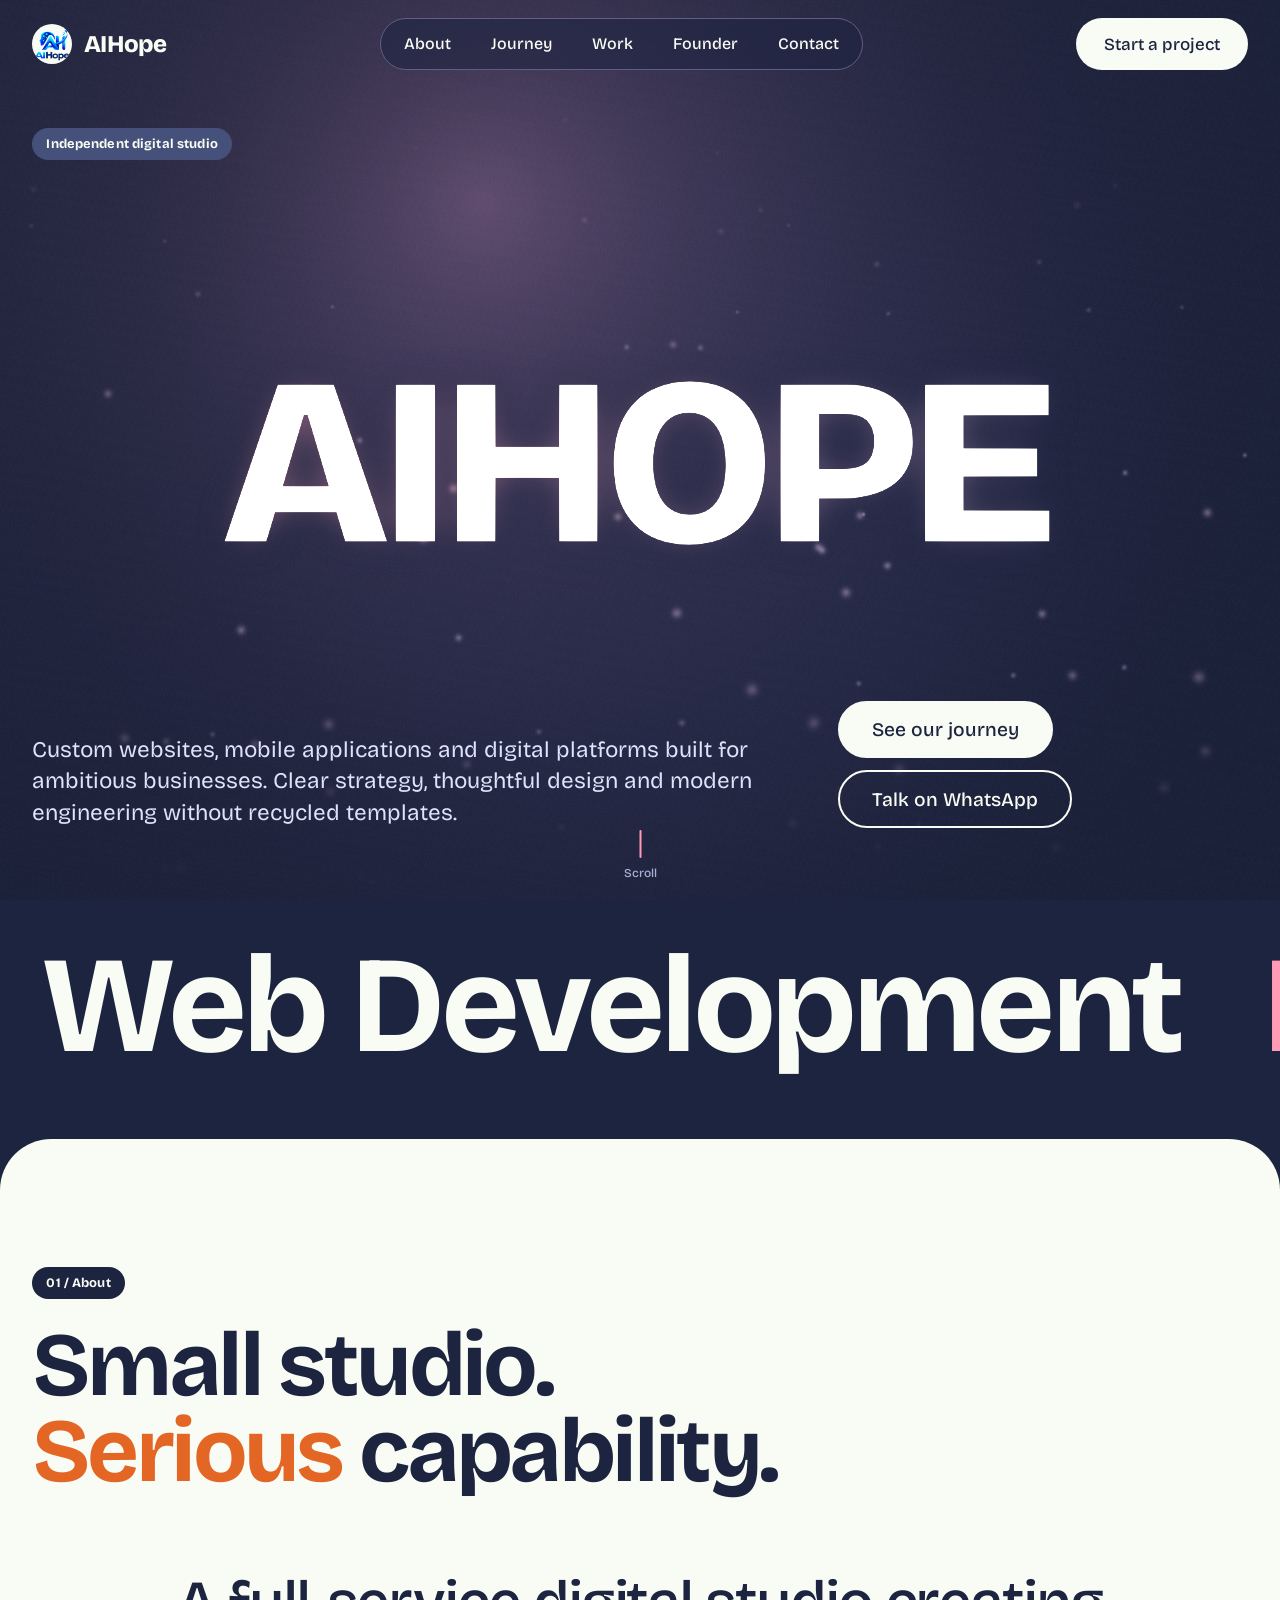
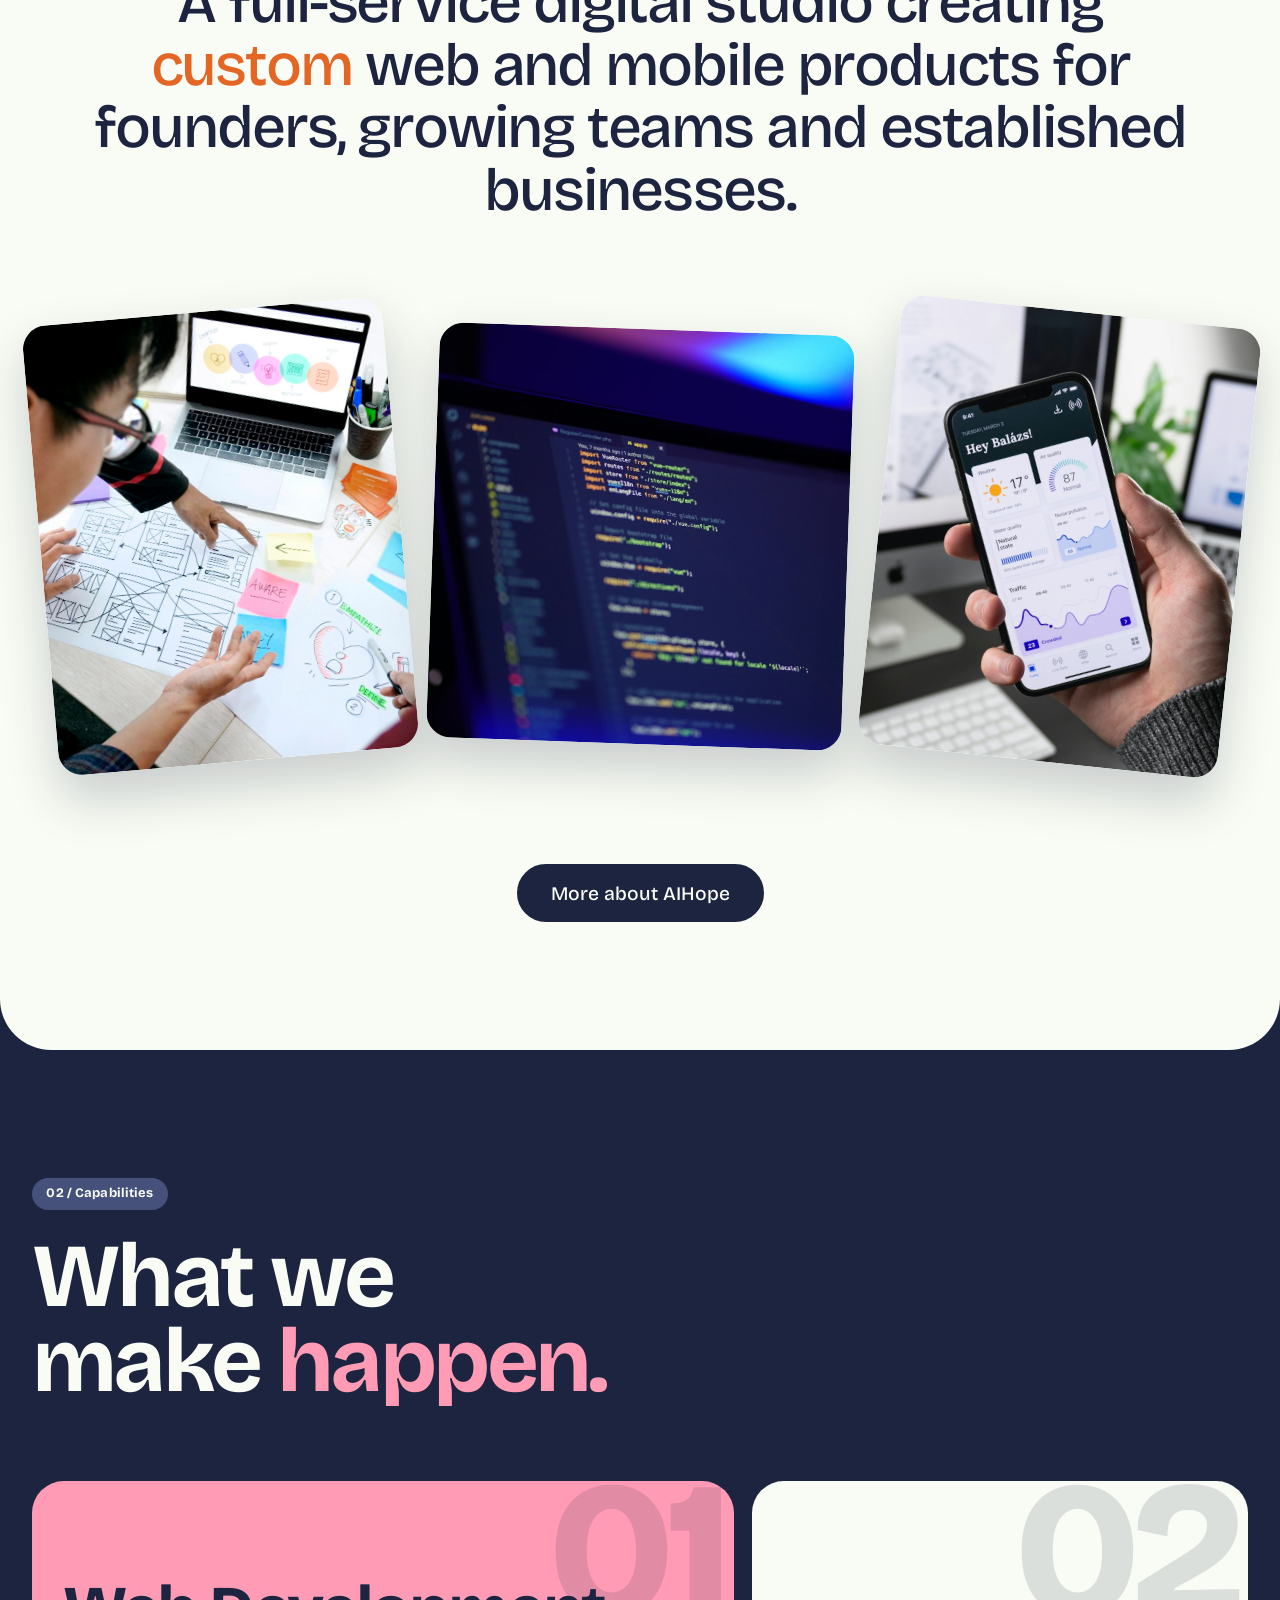
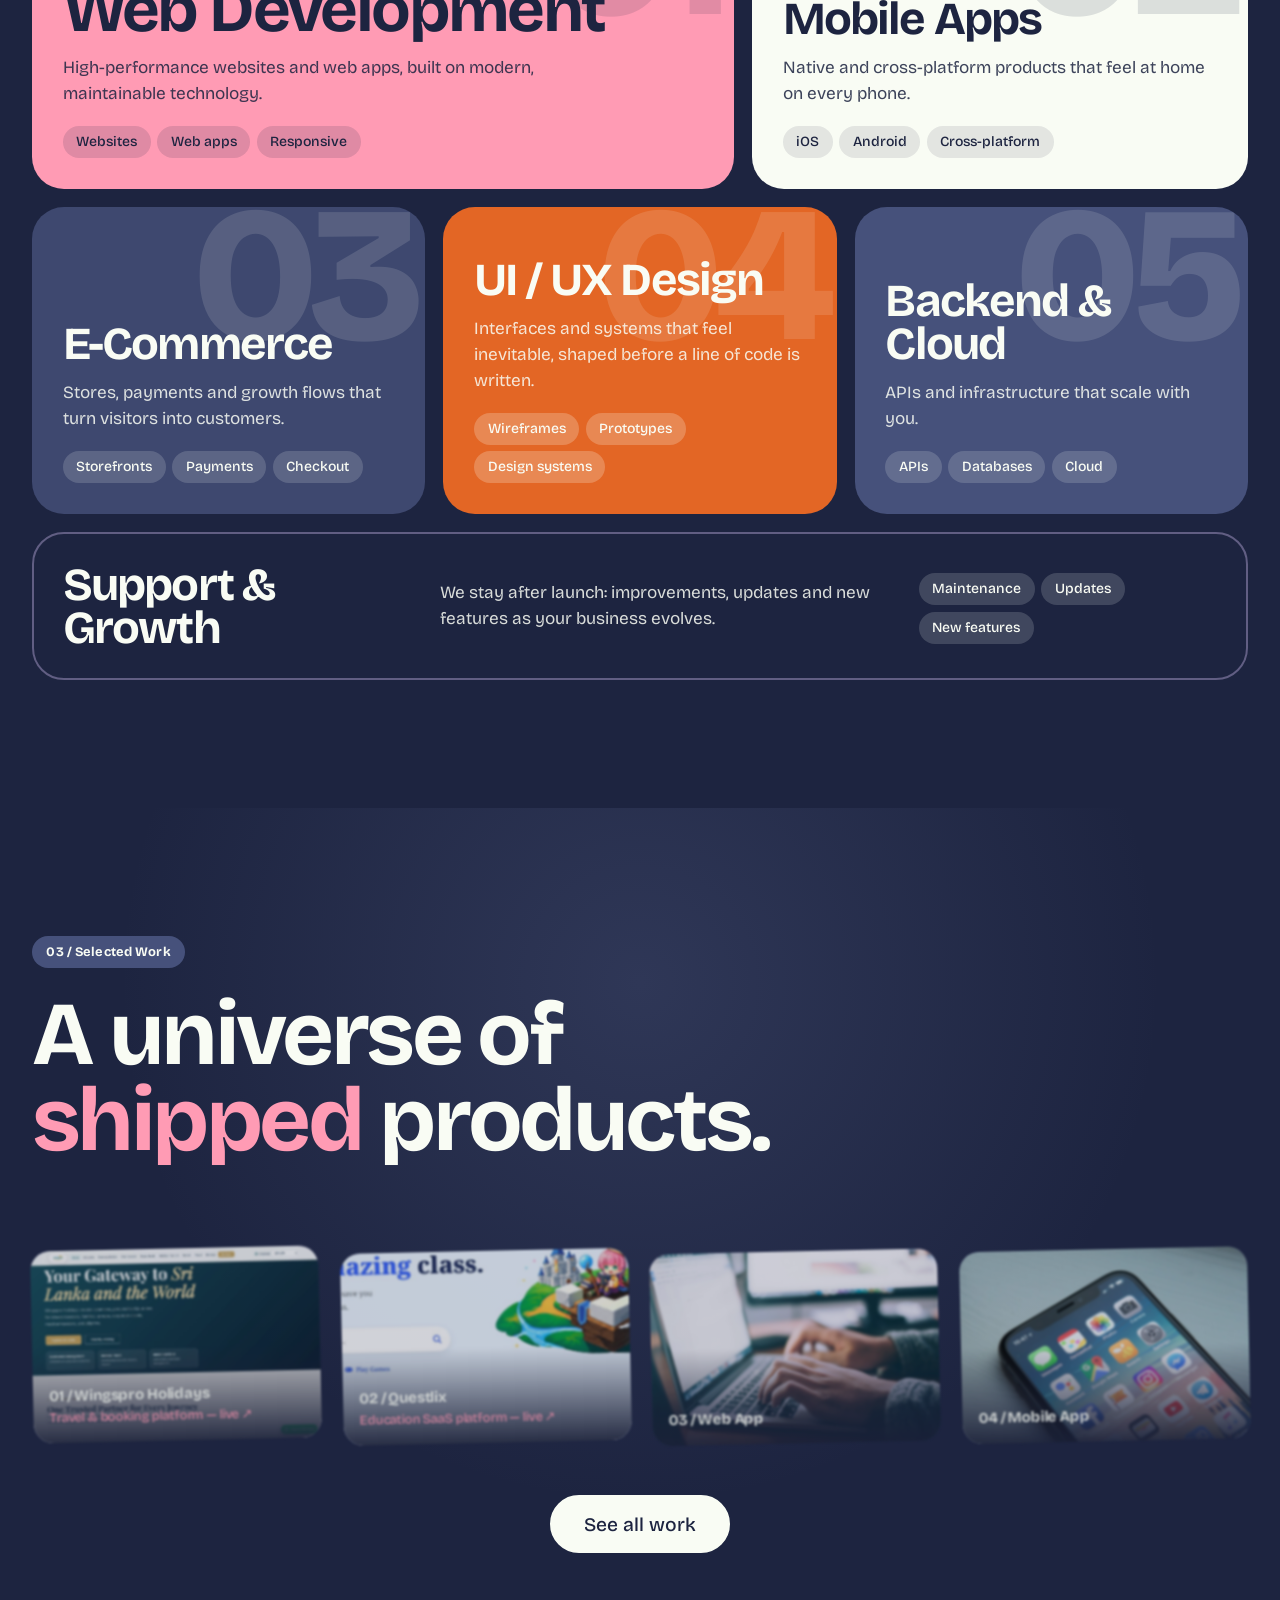
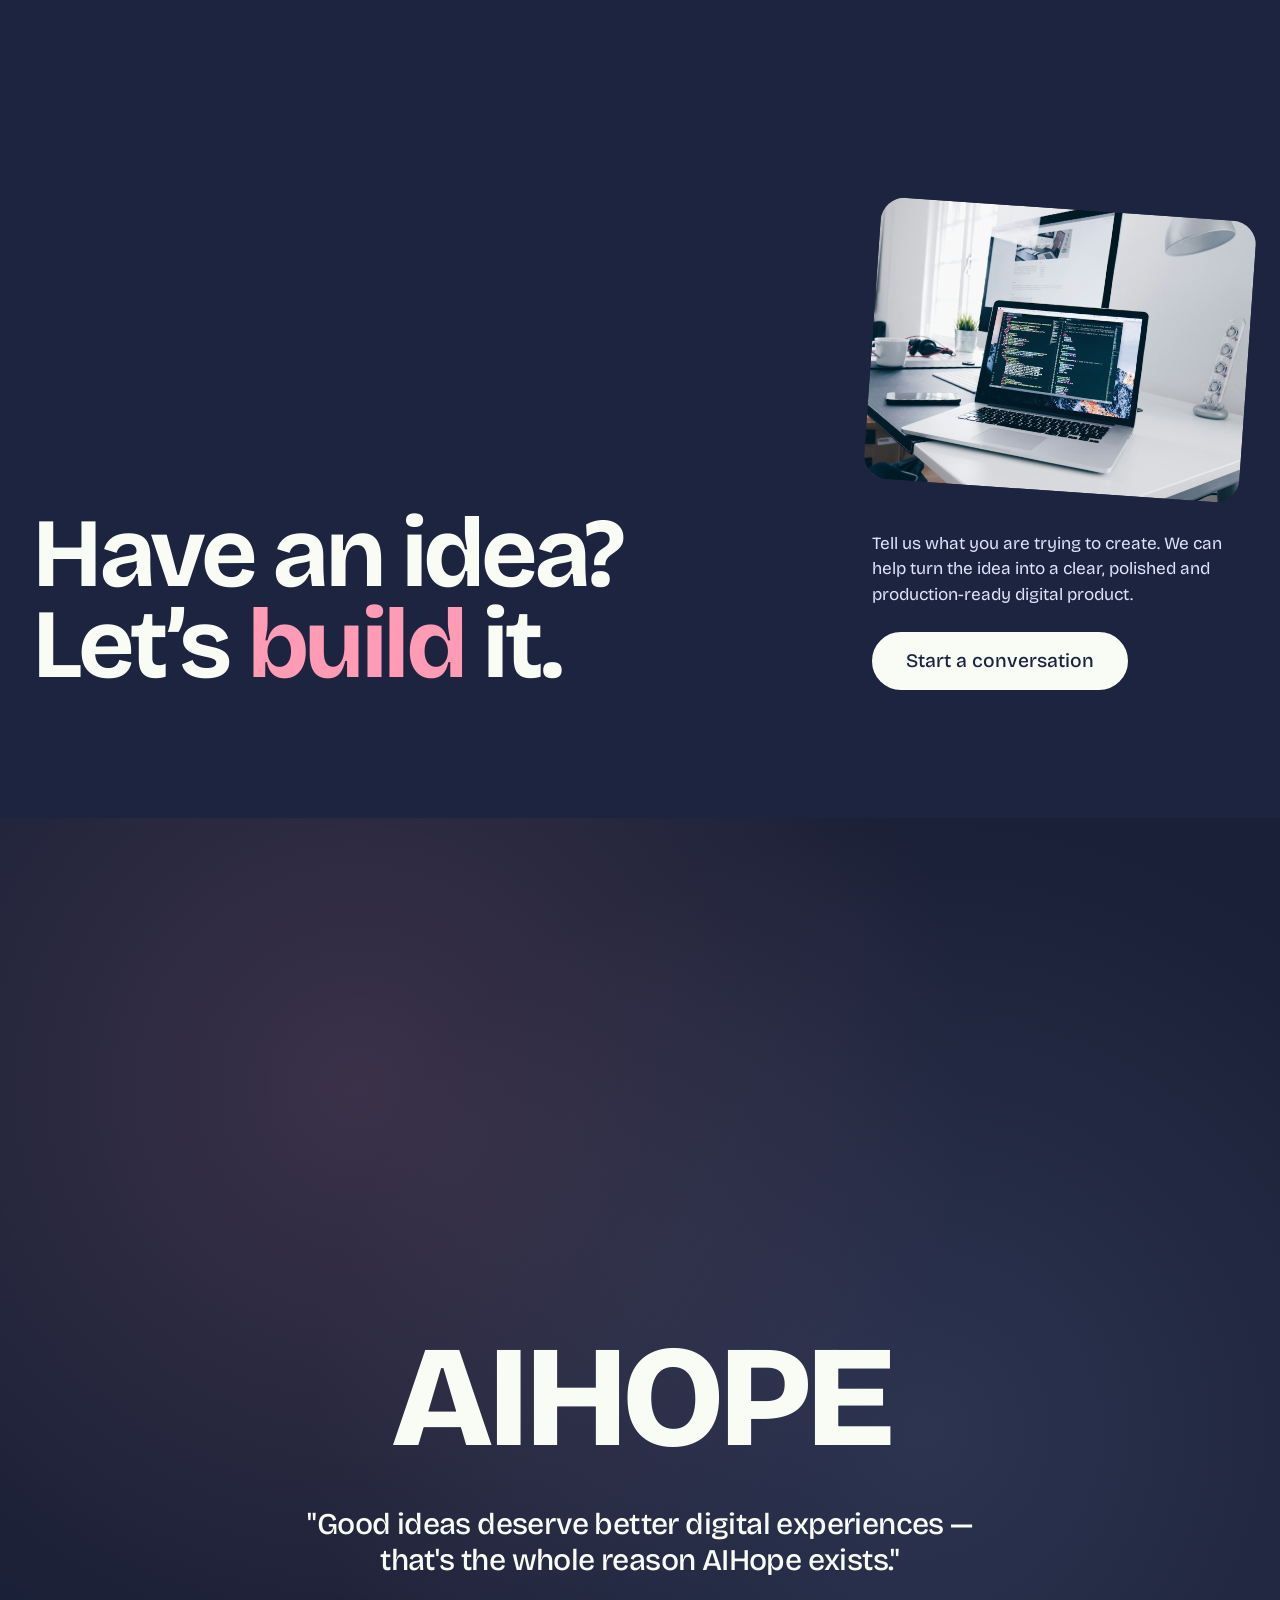
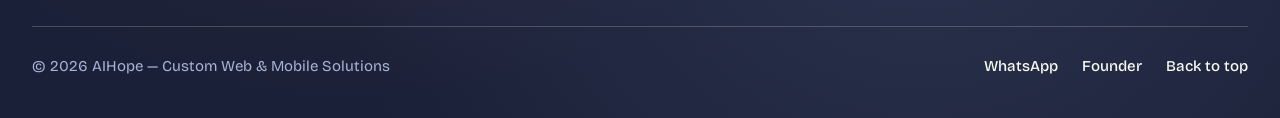
==== commit c4b82e60: "Move Founder after Work in the navigation Co-Authored-By: Claude Opus 5.5 <noreply@anthropic.com>" ====
--- a/index.html
+++ b/index.html
@@ -25,9 +25,9 @@
 
     <nav class="nav-links" aria-label="Main navigation">
       <a href="about.html">About</a>
-      <a href="founder.html">Founder</a>
       <a href="journey.html">Journey</a>
       <a href="work.html">Work</a>
+      <a href="founder.html">Founder</a>
       <a href="contact.html">Contact</a>
     </nav>
 
@@ -43,9 +43,9 @@
 <nav class="mobile-menu" id="mobileMenu" aria-label="Menu">
   <a href="index.html" aria-current="page">Home</a>
   <a href="about.html">About</a>
-  <a href="founder.html">Founder</a>
   <a href="journey.html">Journey</a>
   <a href="work.html">Work</a>
+  <a href="founder.html">Founder</a>
   <a href="contact.html">Contact</a>
   <a class="menu-small" href="https://wa.me/821094859943" target="_blank" rel="noopener noreferrer">Talk on WhatsApp ↗</a>
 </nav>
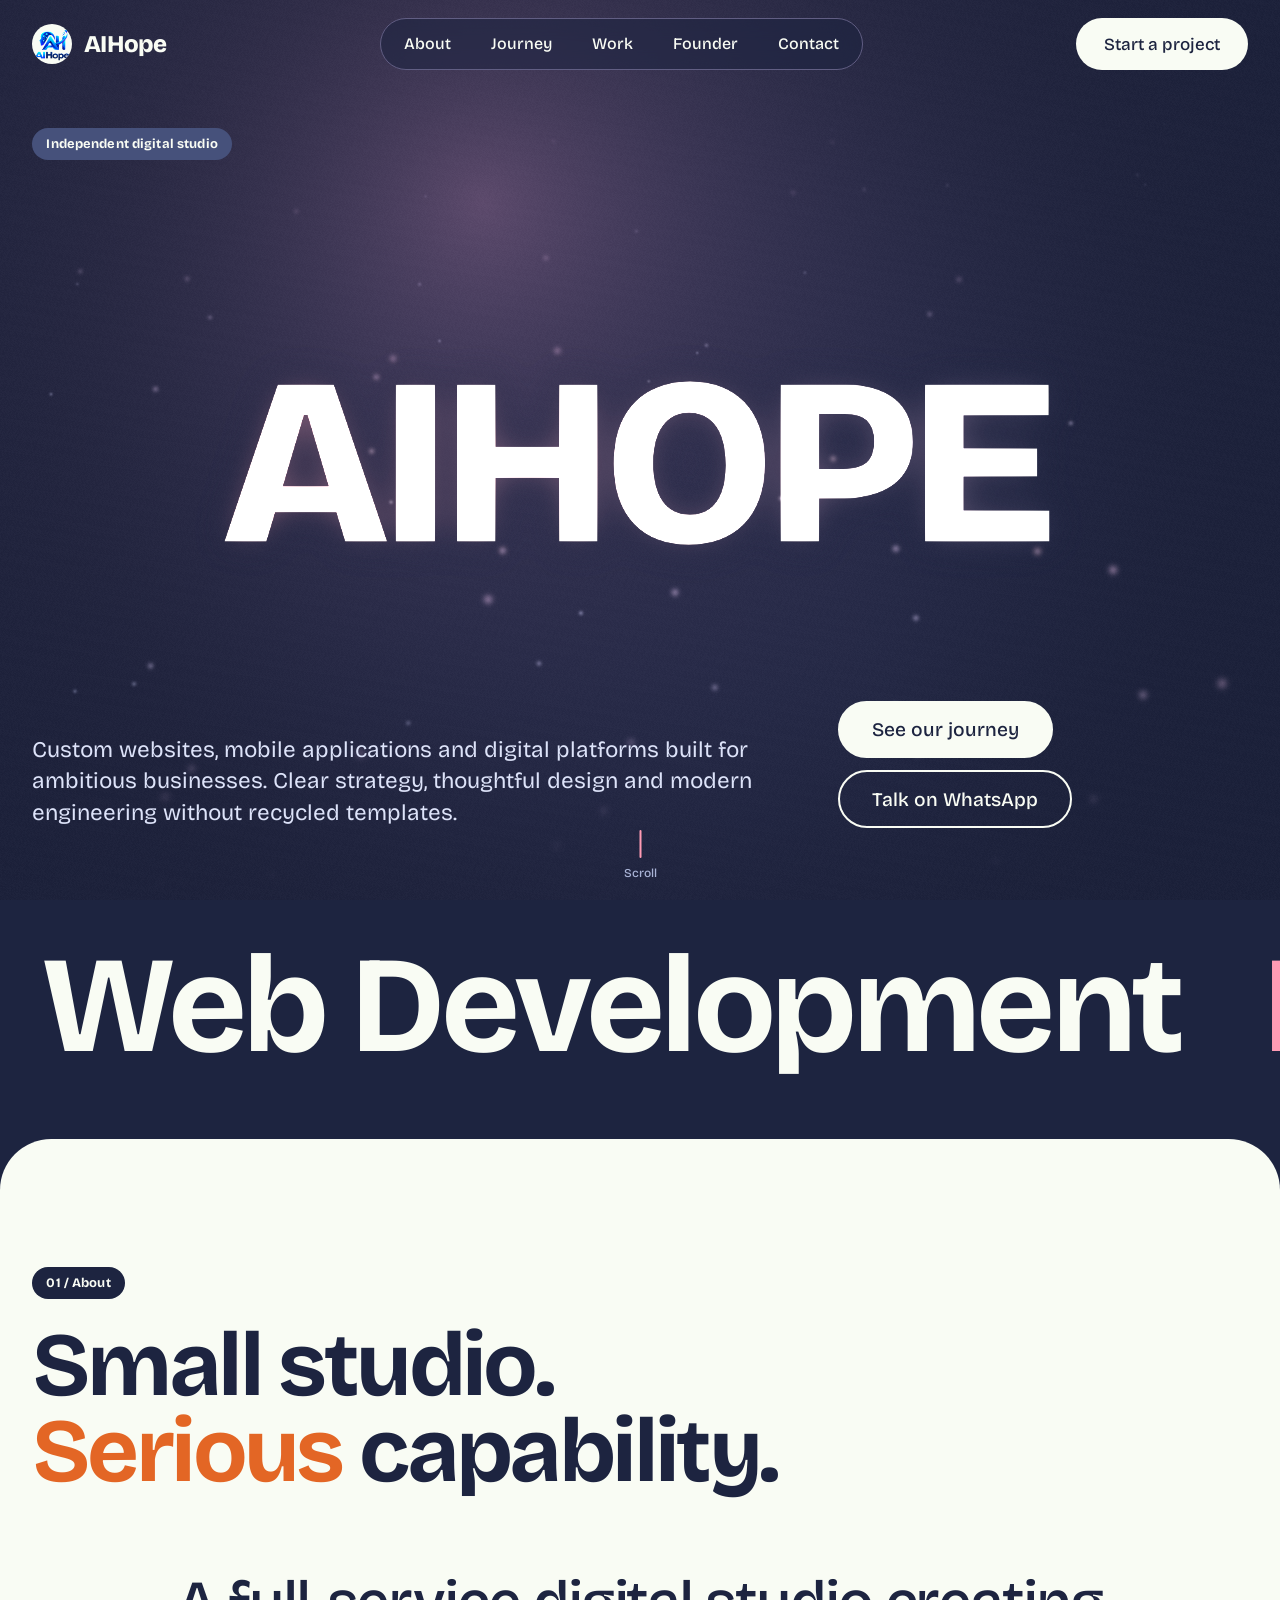
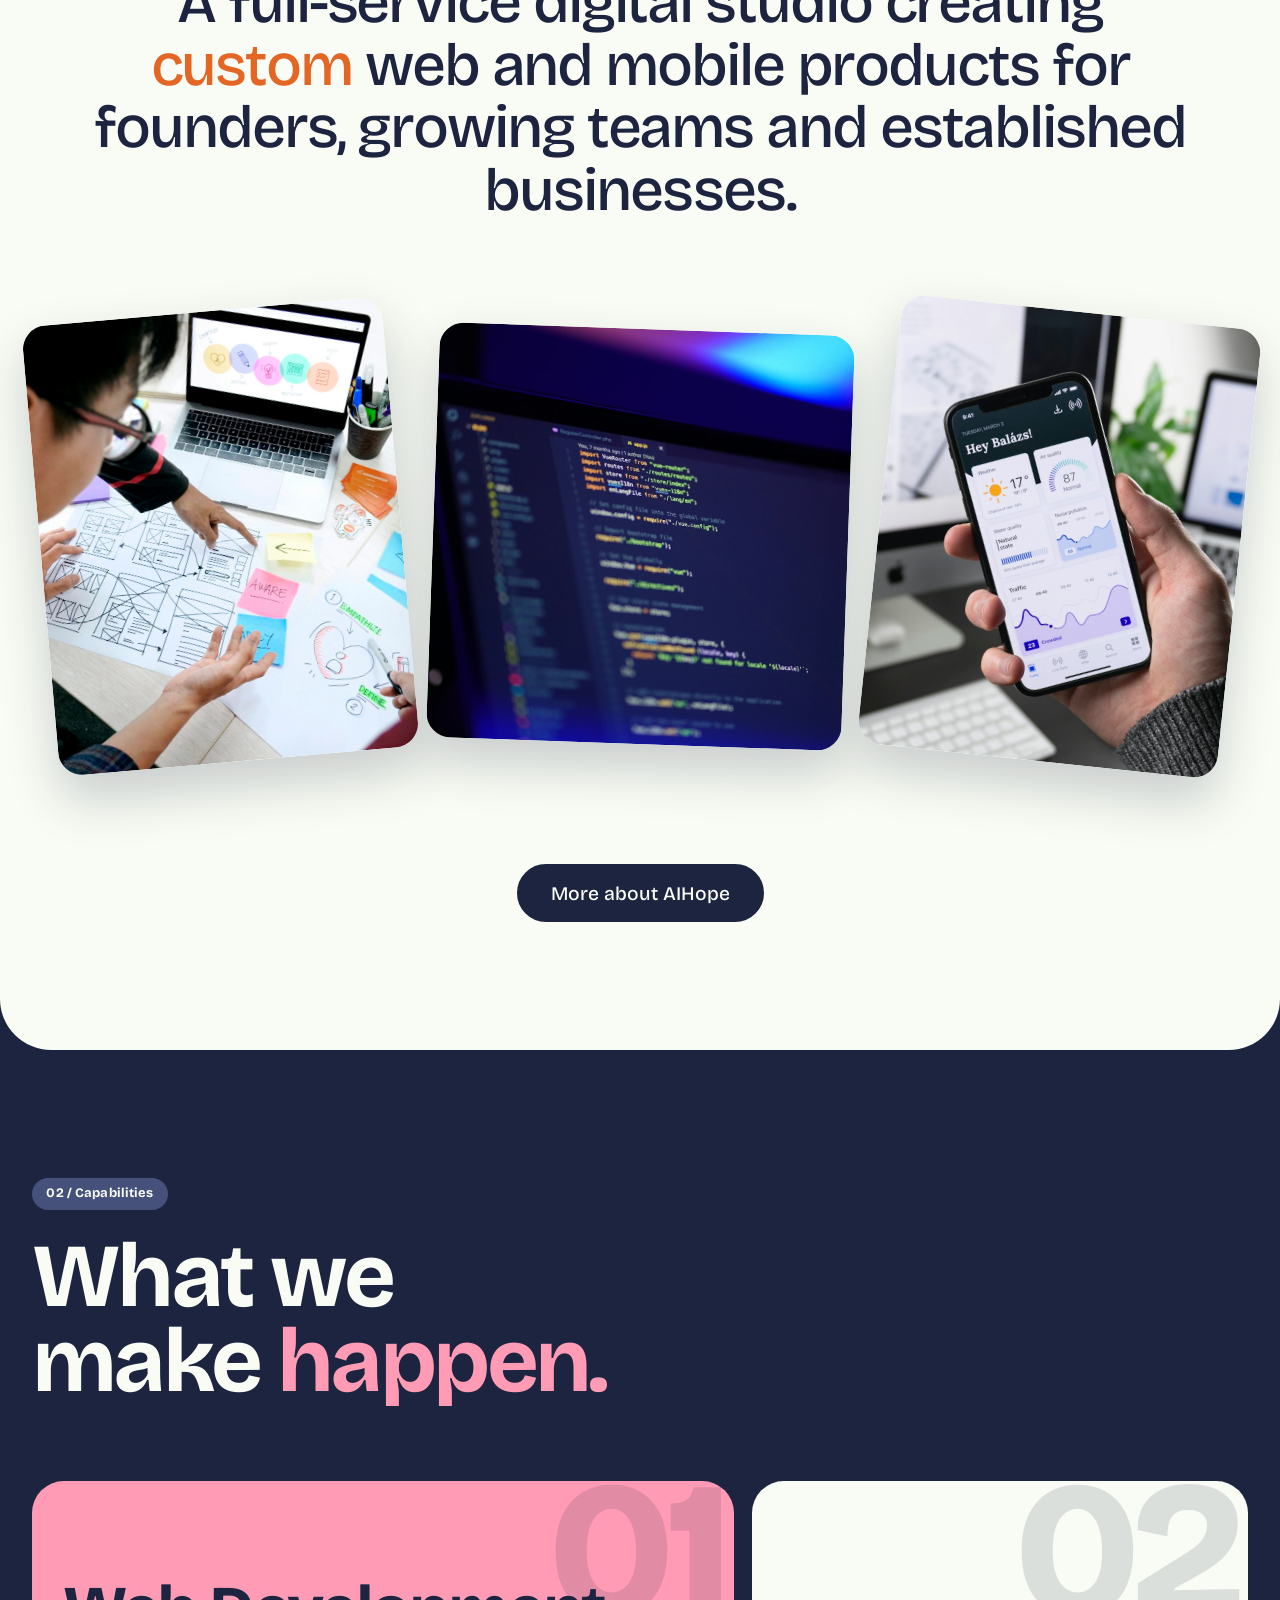
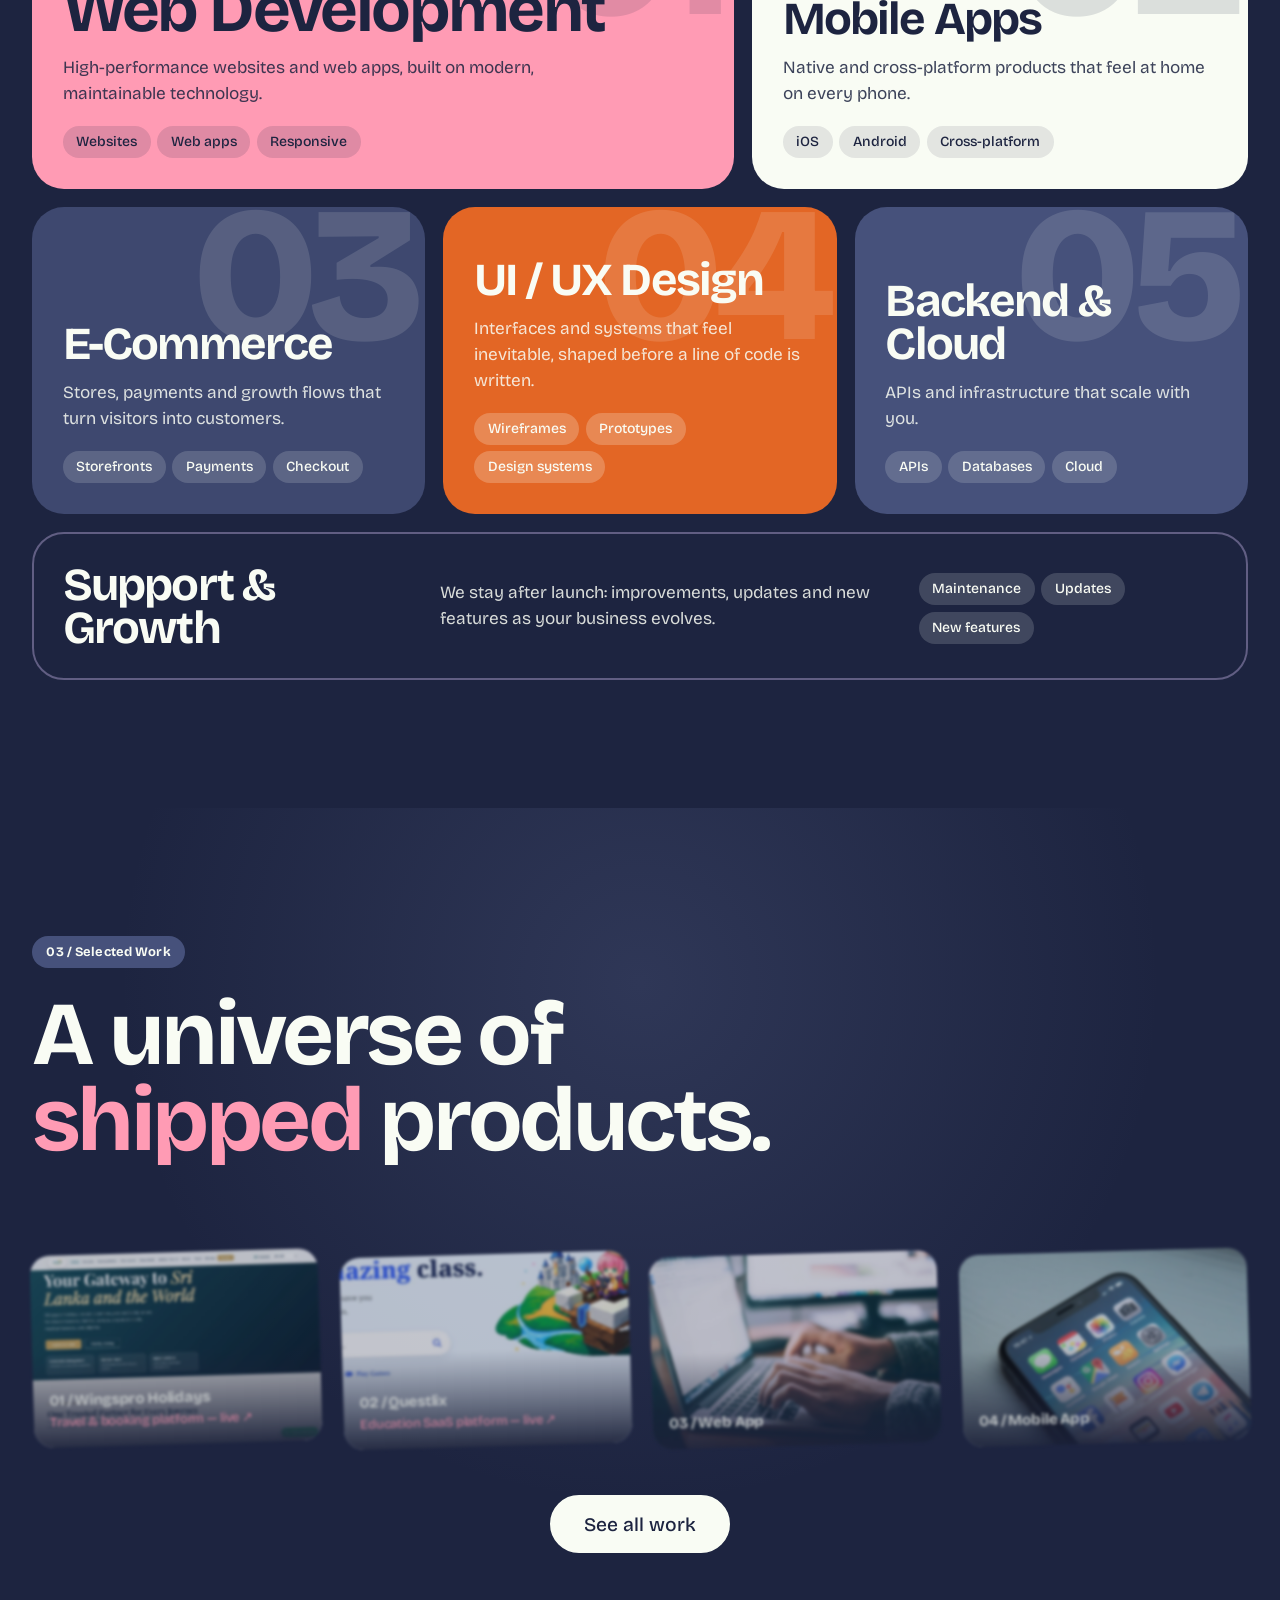
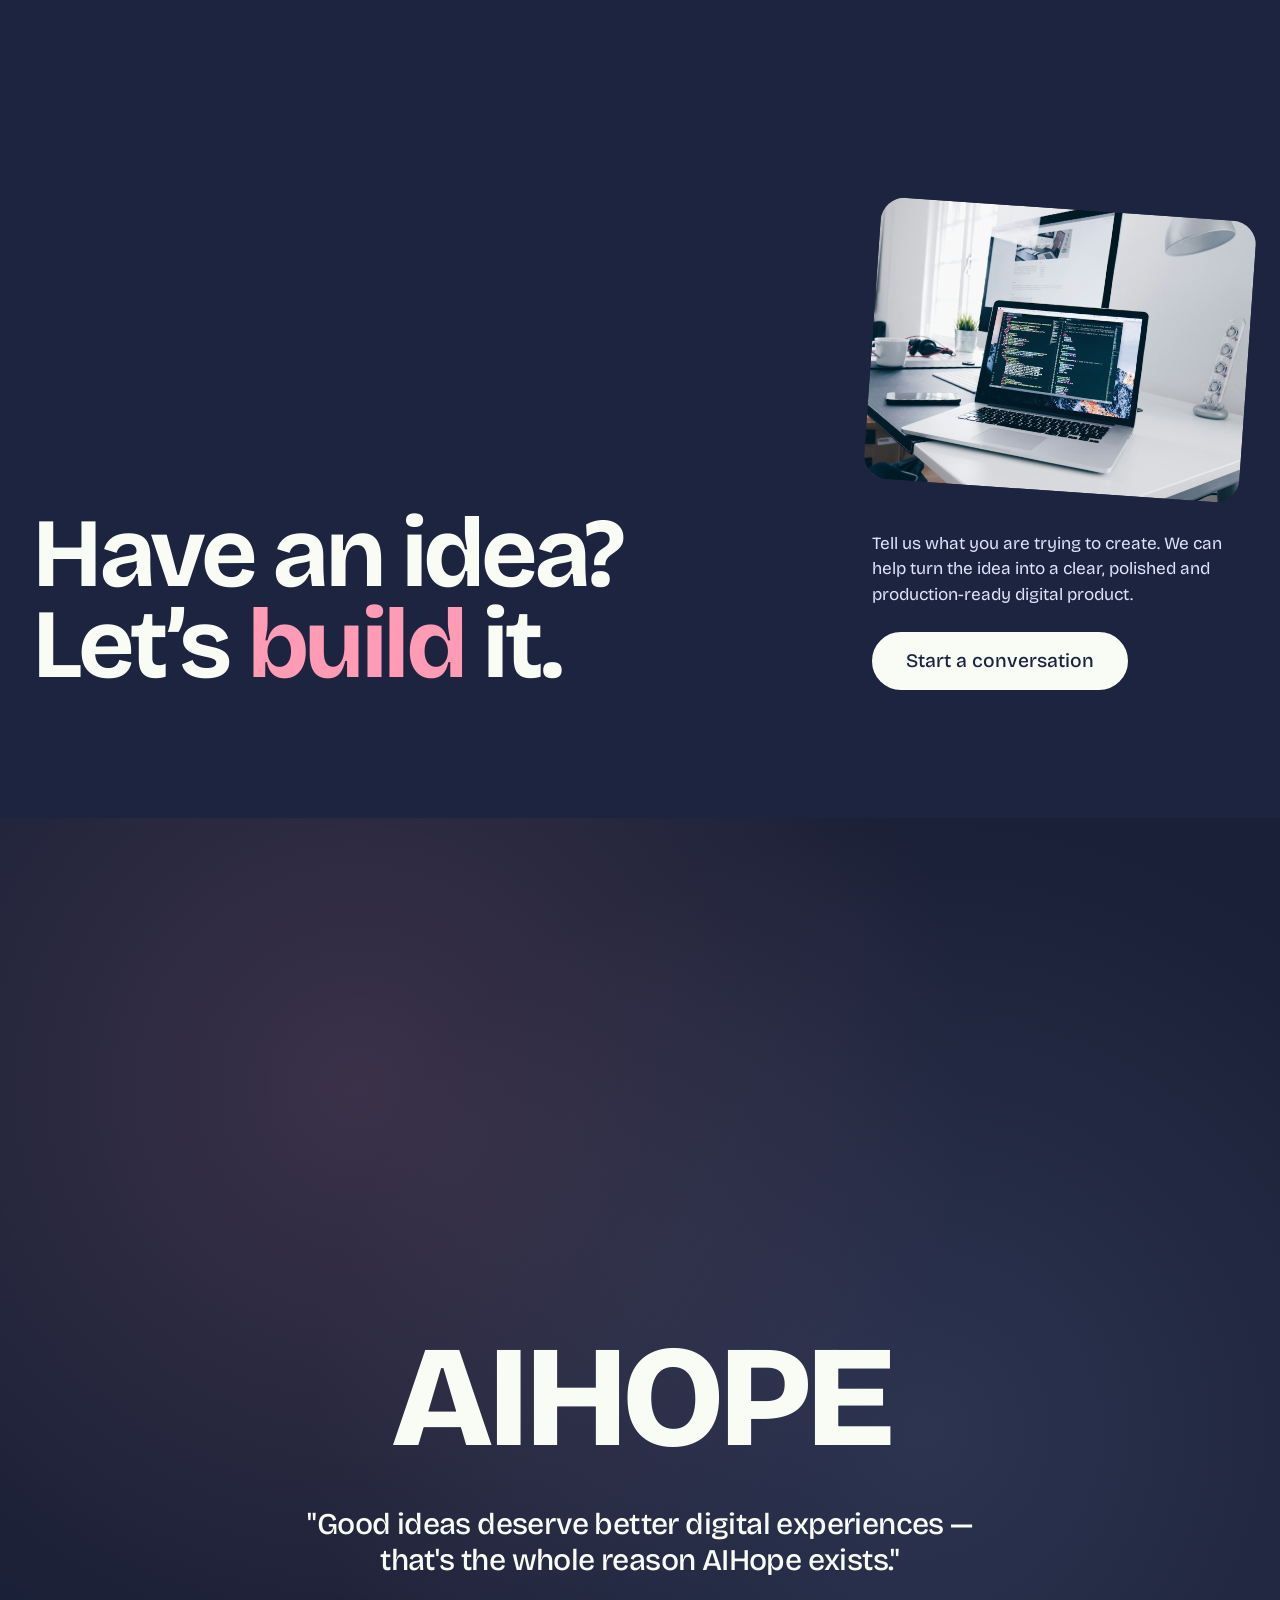
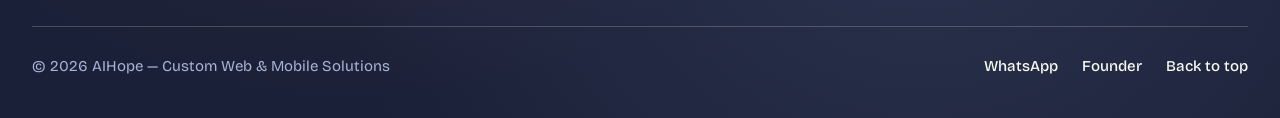
==== commit a809bf0c: "Fix gallery background canvas stuck at 300x150 The canvas was positioned with inset:0 but had no wid" ====
--- a/index.html
+++ b/index.html
@@ -12,7 +12,7 @@
   <meta name="description" content="AIHope builds custom websites, mobile apps, e-commerce platforms and digital products for modern businesses.">
   <meta name="robots" content="index,follow">
 
-  <link rel="stylesheet" href="src/styles/app.css?v=5">
+  <link rel="stylesheet" href="src/styles/app.css?v=6">
 </head>
 <body>
 
@@ -196,6 +196,6 @@
 
 </main>
 
-<script type="module" src="src/main.js?v=5"></script>
+<script type="module" src="src/main.js?v=6"></script>
 </body>
 </html>
--- a/src/styles/app.css
+++ b/src/styles/app.css
@@ -289,7 +289,7 @@
 
 /* ============ SCENE 4 -- PROJECT GALLERY ============ */
 .gallery{ padding:clamp(5rem,10vw,10rem) 0; position:relative; overflow:clip; background:var(--navy); }
-.gallery-plate{ position:absolute; inset:0; z-index:0; }
+.gallery-plate{ position:absolute; inset:0; z-index:0; width:100%; height:100%; } /* a canvas ignores inset for sizing and would stay 300x150 */
 .gallery.is-page{ padding-top:0; }
 .gallery.is-lite{ background:radial-gradient(circle at 50% 20%, rgba(111,123,169,.22), transparent 55%), var(--navy); }
 .project-grid{ position:relative; z-index:1; display:grid; grid-template-columns:repeat(4, 1fr); gap:22px; }
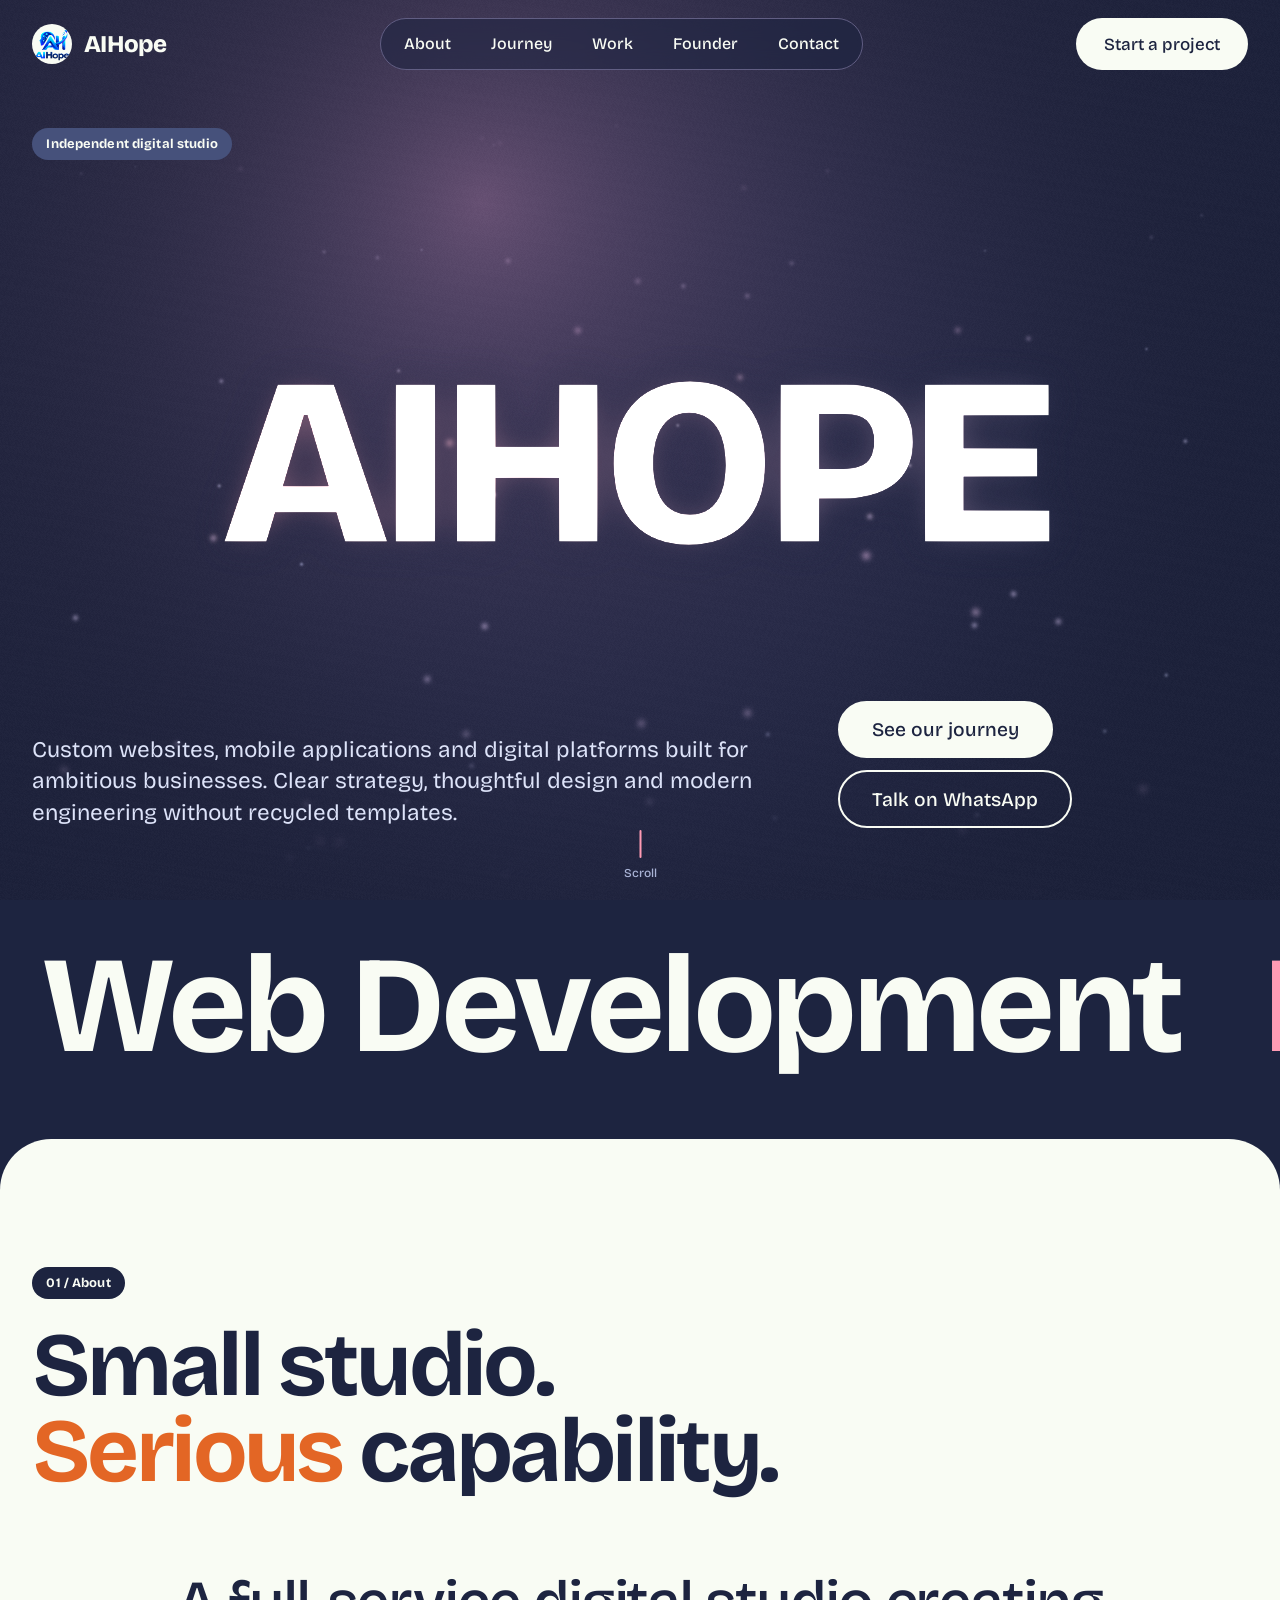
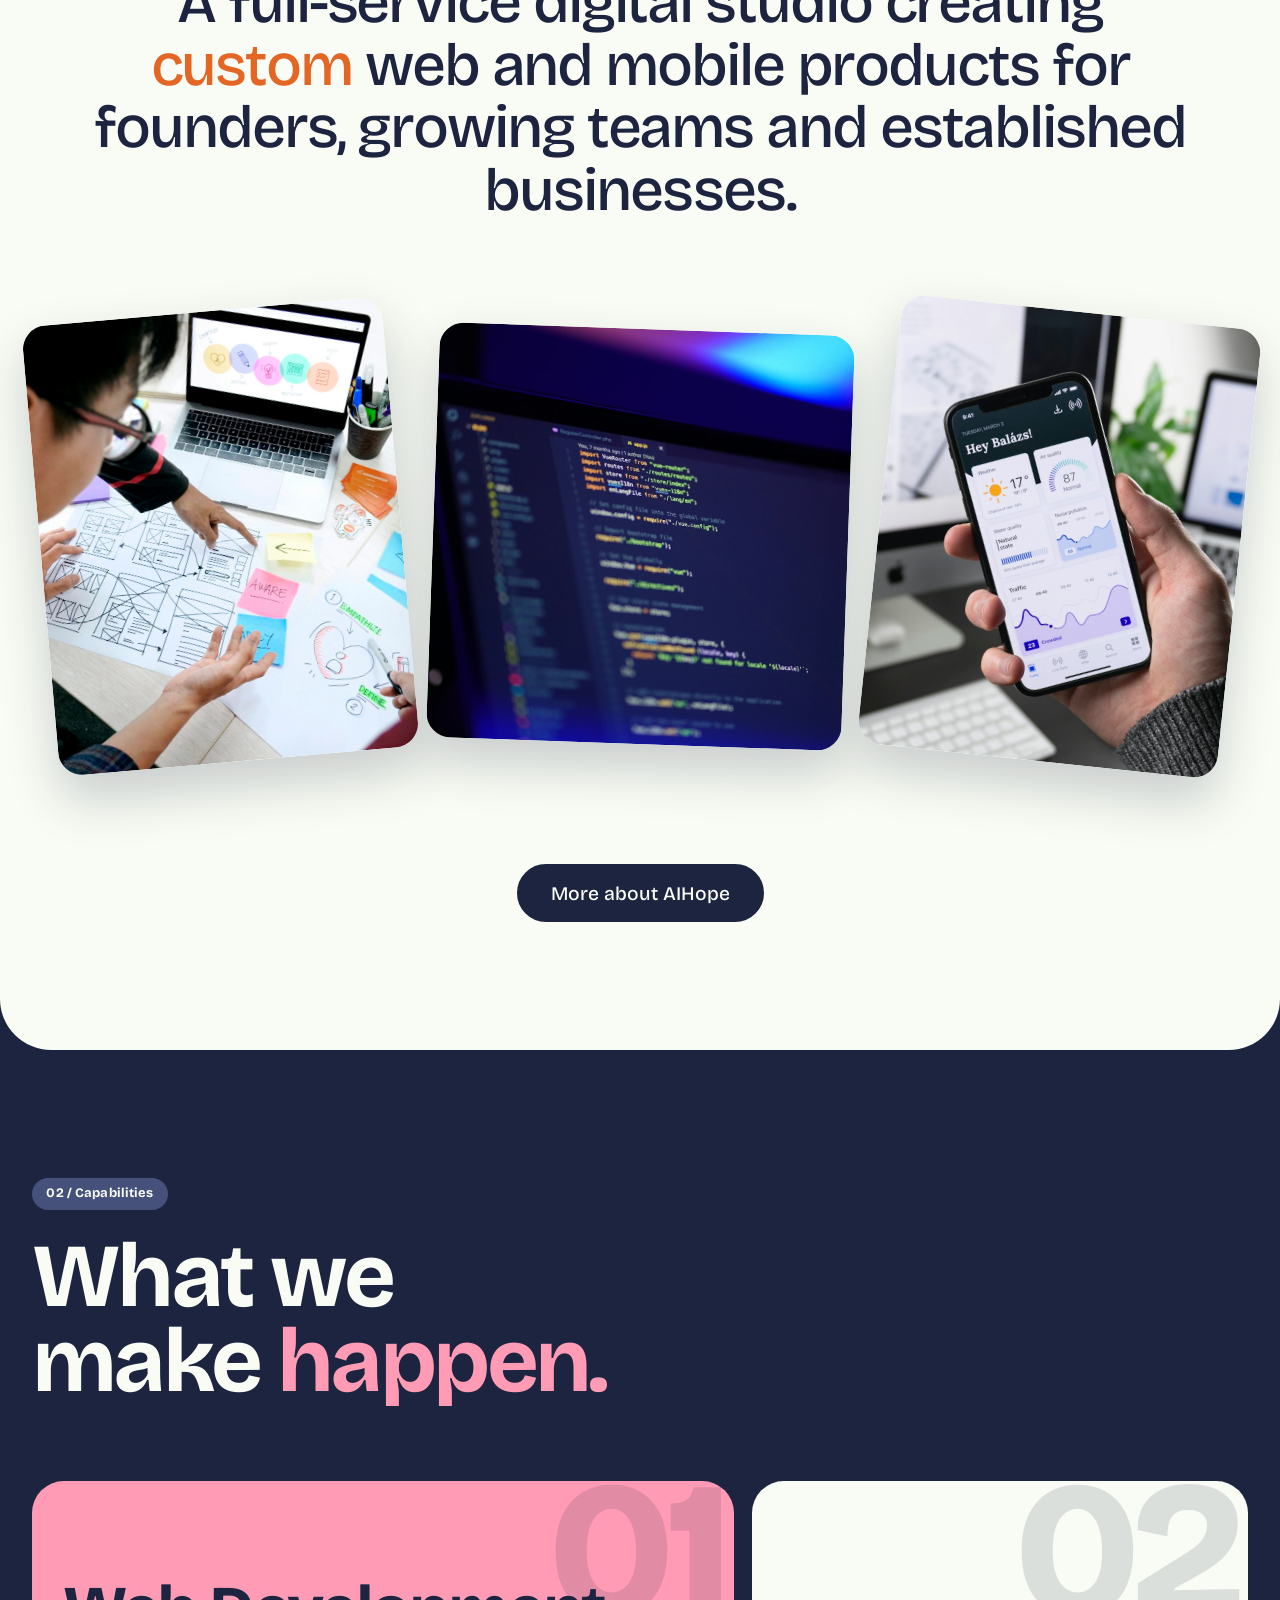
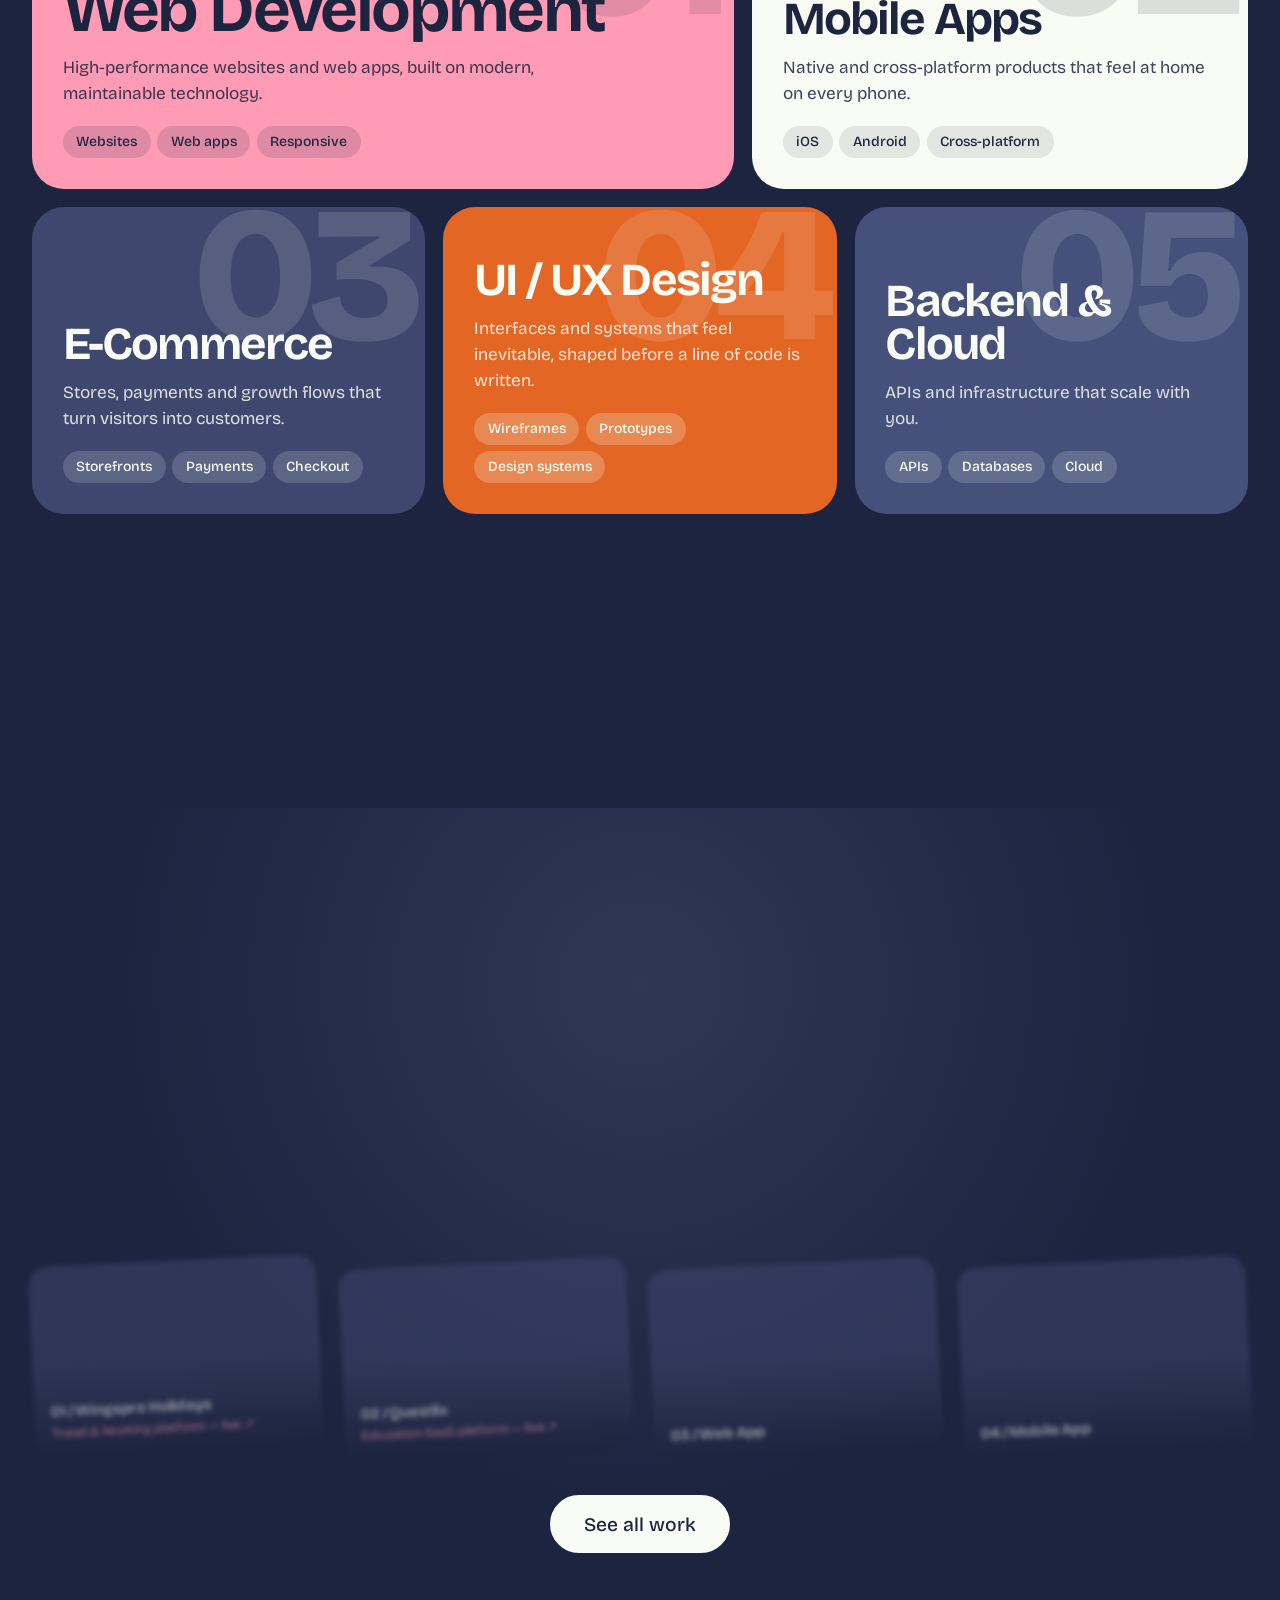
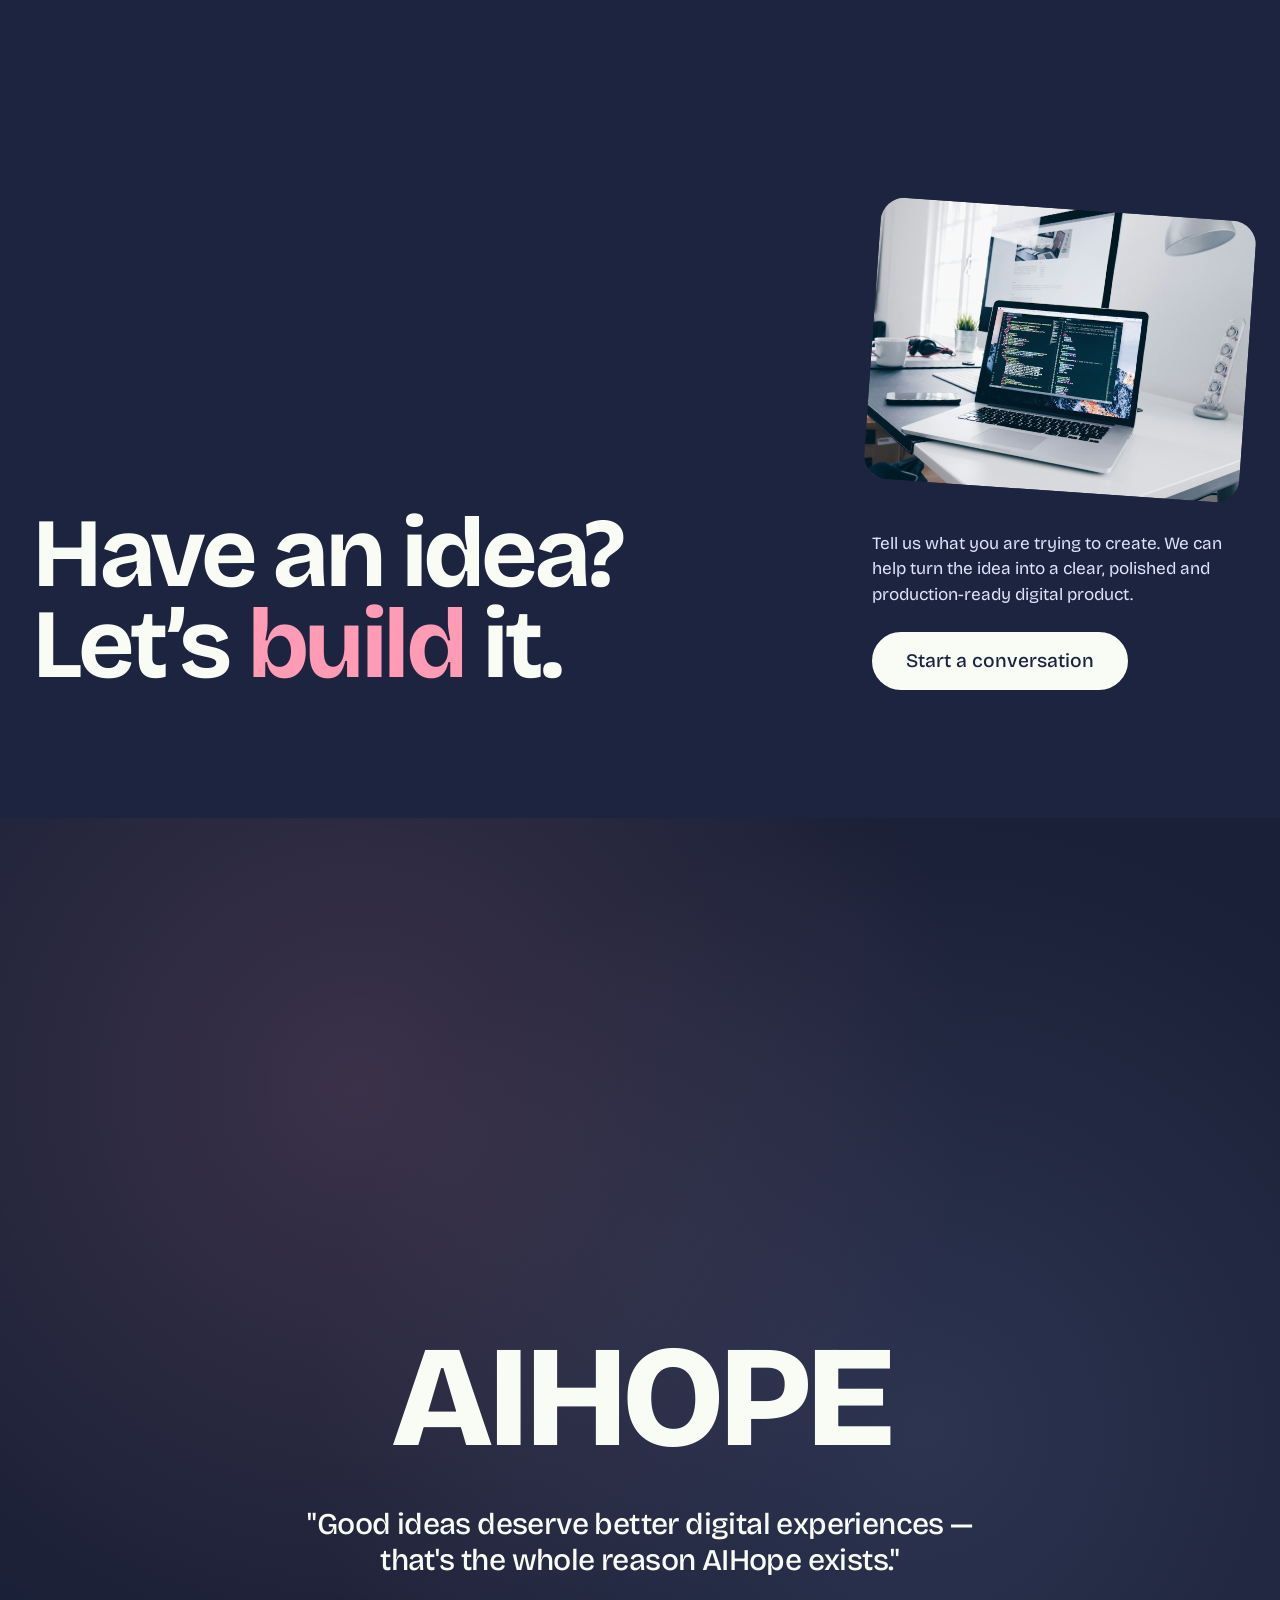
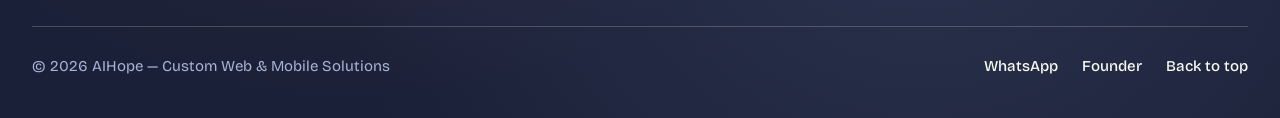
==== commit dde493a6: "Bump asset versions so phones pick up the hero wordmark fix Co-Authored-By: Claude Opus 5.5 <noreply" ====
--- a/index.html
+++ b/index.html
@@ -12,7 +12,7 @@
   <meta name="description" content="AIHope builds custom websites, mobile apps, e-commerce platforms and digital products for modern businesses.">
   <meta name="robots" content="index,follow">
 
-  <link rel="stylesheet" href="src/styles/app.css?v=6">
+  <link rel="stylesheet" href="src/styles/app.css?v=7">
 </head>
 <body>
 
@@ -196,6 +196,6 @@
 
 </main>
 
-<script type="module" src="src/main.js?v=6"></script>
+<script type="module" src="src/main.js?v=7"></script>
 </body>
 </html>
--- a/src/styles/app.css
+++ b/src/styles/app.css
@@ -413,6 +413,8 @@
   .menu-btn[aria-expanded="true"] span:nth-child(1), .menu-btn[aria-expanded="true"] span:nth-child(2){ top:21px; }
   .mobile-menu{ padding:96px 16px 40px; }
   .hero-overlay{ padding:104px 0 72px; }
+  /* Keep the fallback wordmark above the tagline instead of dead centre. */
+  .hero-word{ place-items:start center; padding-top:max(160px, 24svh); }
   .why-wrap{ grid-template-columns:1fr; }
   .why-card{ min-height:0; }
   .cap-card, .cap-card:nth-child(1), .cap-card:nth-child(2){ grid-column:span 12; min-height:220px; }
